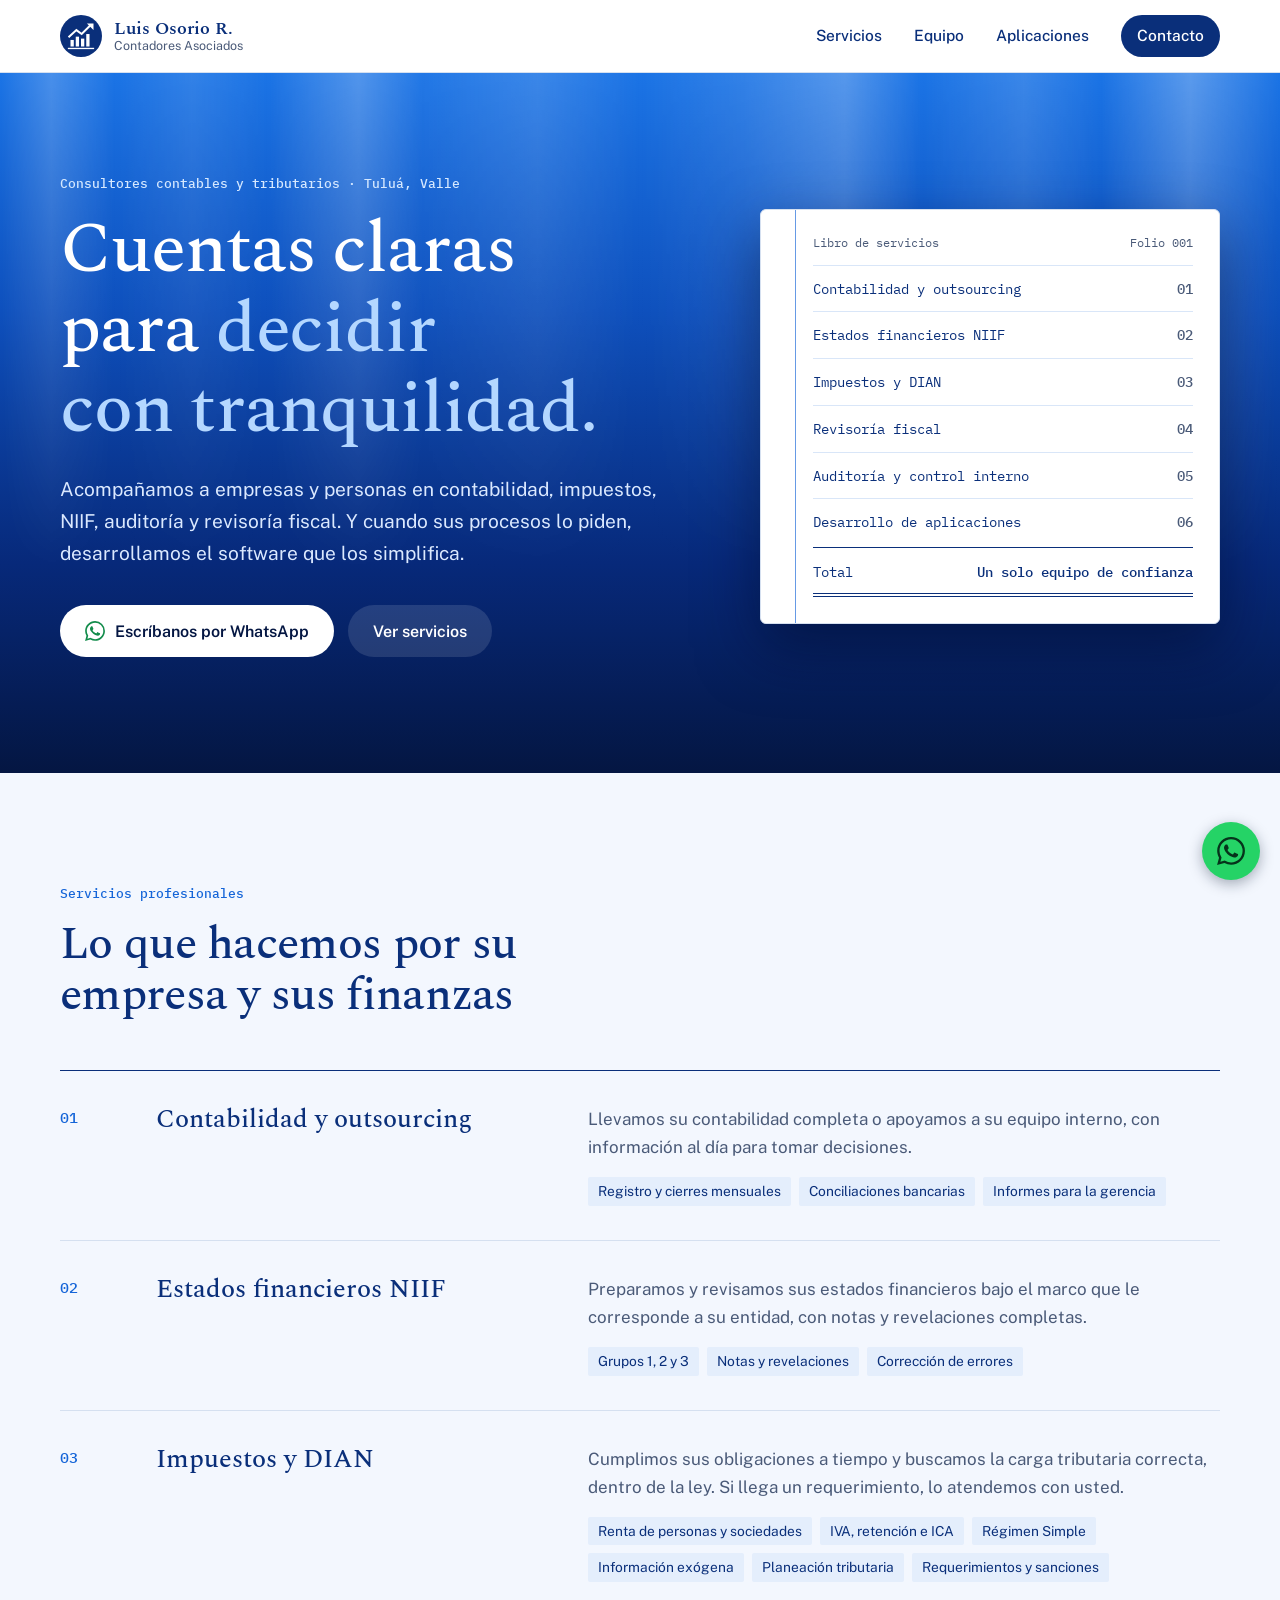
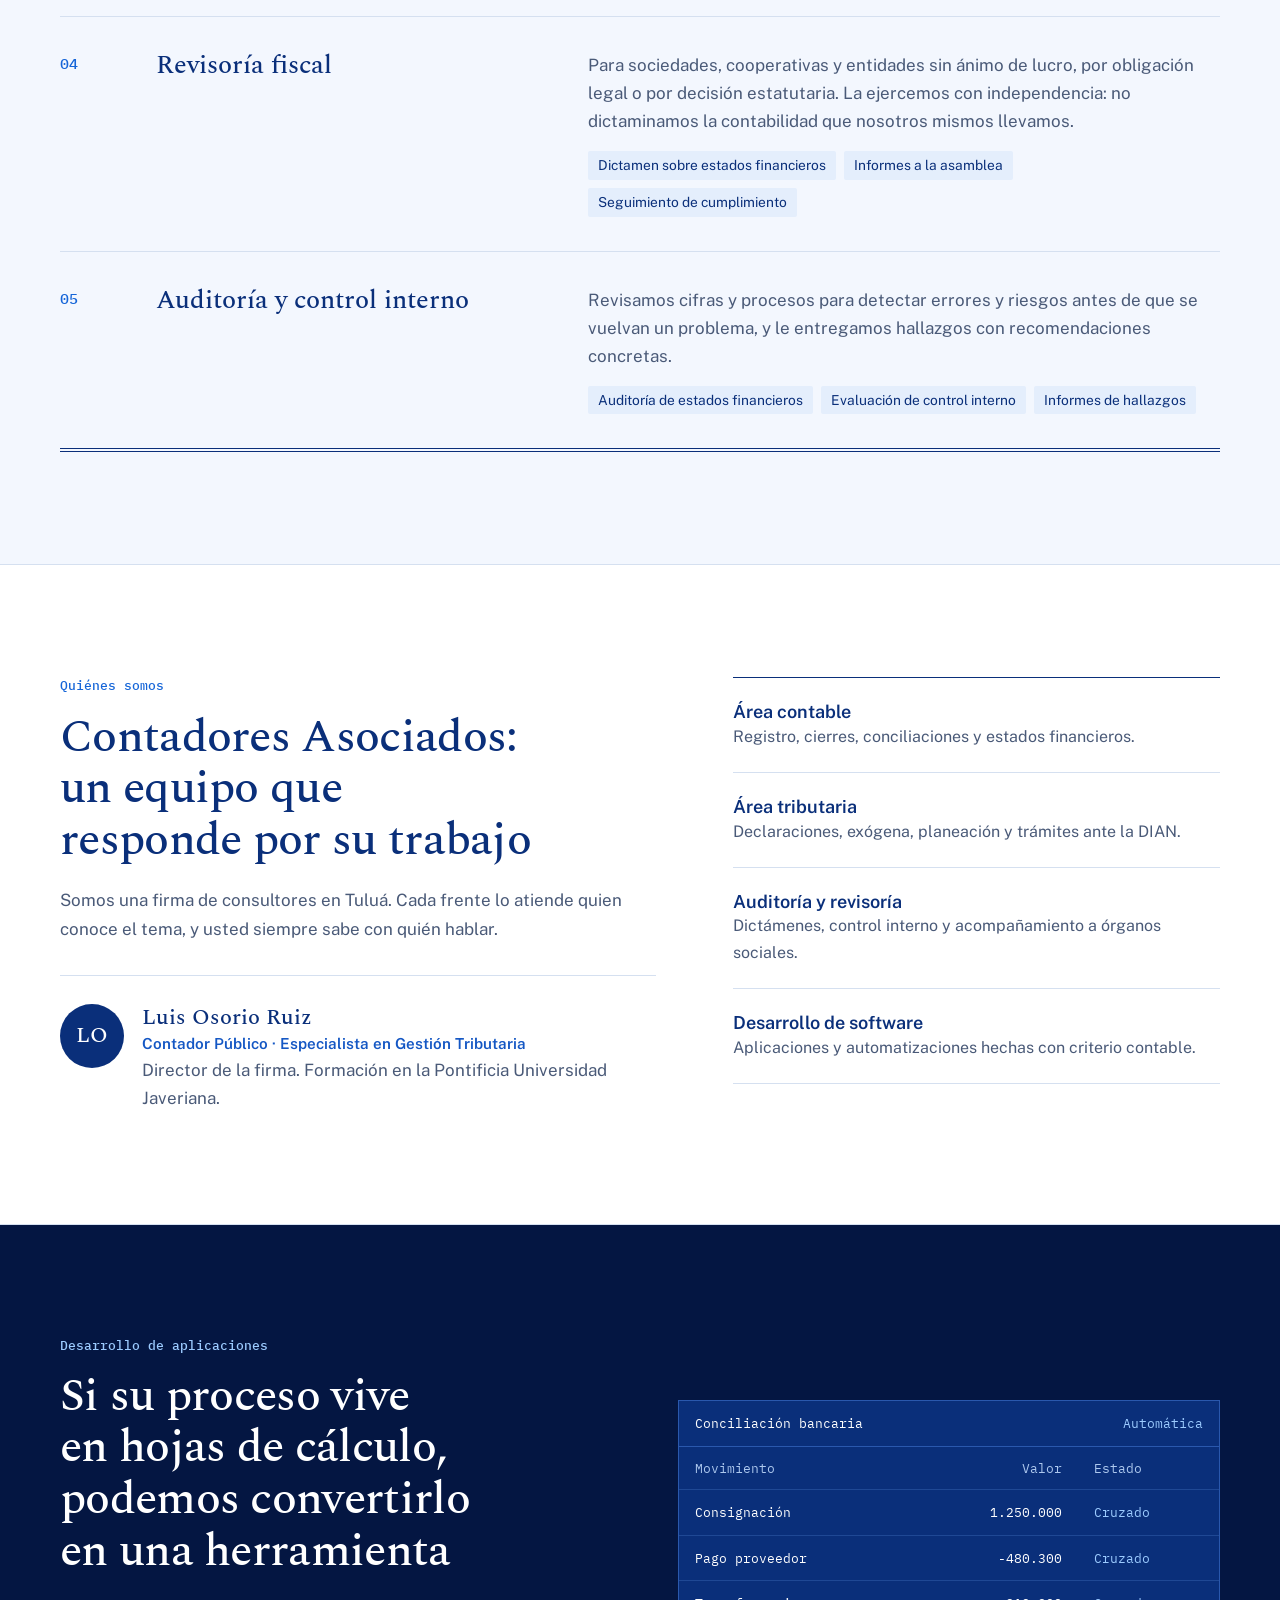
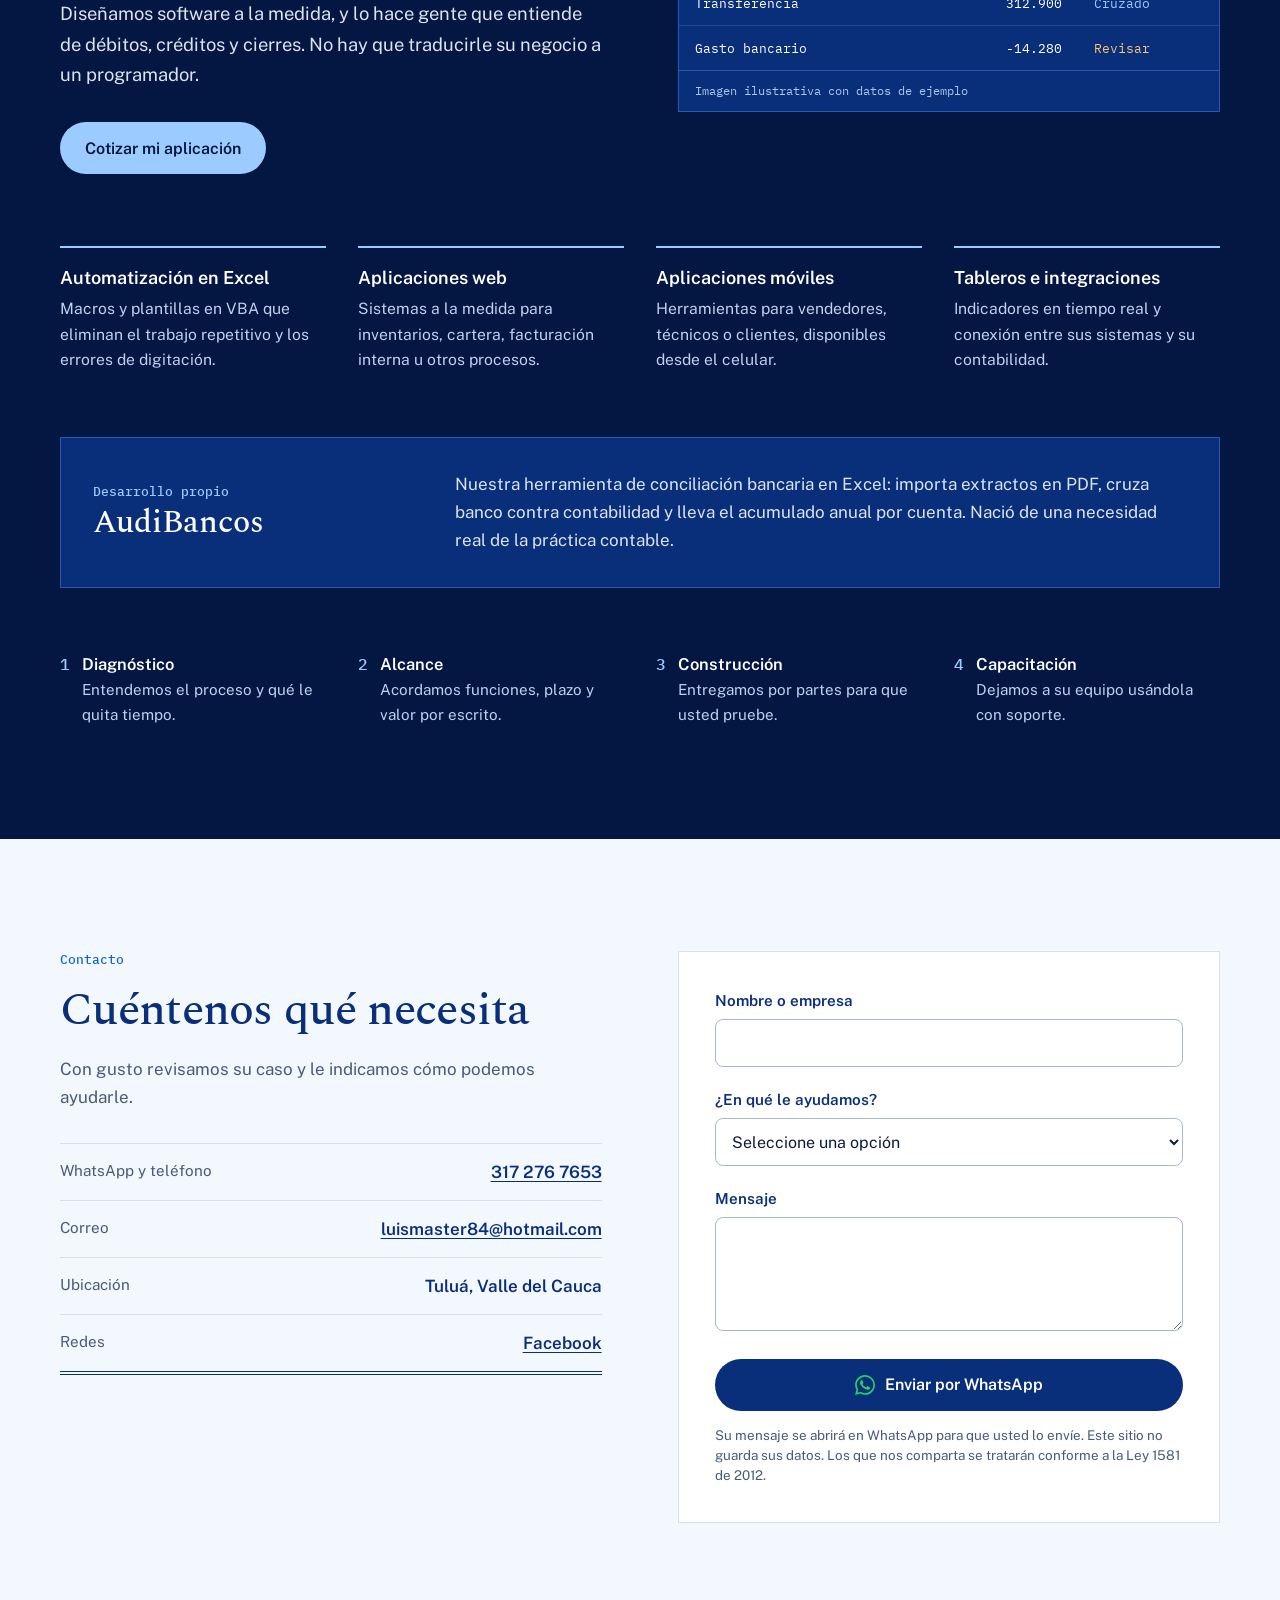
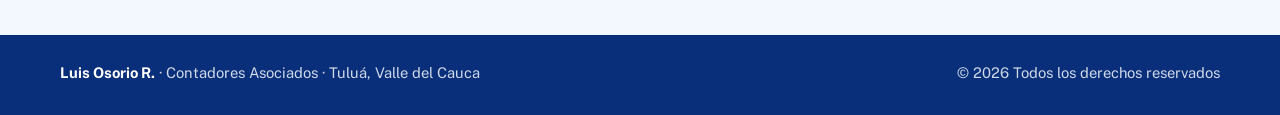
==== index.html @ 3904b181 "Cambia el sitio a la paleta azul con destellos en la portada Co-Authored-By: Claude Opus 5.5 <norepl" ====
<!doctype html>
<html lang="es-CO">
<head>
  <meta charset="utf-8">
  <meta name="viewport" content="width=device-width, initial-scale=1">
  <title>Luis Osorio R. | Contador Público en Tuluá, Valle del Cauca</title>
  <meta name="description" content="Consultoría contable, tributaria, NIIF, auditoría y revisoría fiscal en Tuluá, Valle del Cauca. También desarrollamos aplicaciones a la medida para su empresa.">
  <meta property="og:type" content="website">
  <meta property="og:locale" content="es_CO">
  <meta property="og:title" content="Luis Osorio R. | Contadores Asociados">
  <meta property="og:description" content="Consultores contables y tributarios en Tuluá. Desarrollo de aplicaciones a la medida.">
  <link rel="icon" href="assets/logo.svg" type="image/svg+xml">
  <link rel="preconnect" href="https://fonts.googleapis.com">
  <link rel="preconnect" href="https://fonts.gstatic.com" crossorigin>
  <link rel="stylesheet" href="https://fonts.googleapis.com/css2?family=IBM+Plex+Mono:wght@400;500&family=Public+Sans:wght@400;500;600;700&family=Spectral:wght@500;600&display=swap">
  <link rel="stylesheet" href="css/estilos.css">
  <script>document.documentElement.classList.add('js')</script>
  <script type="application/ld+json">
  {
    "@context": "https://schema.org",
    "@type": "AccountingService",
    "name": "Luis Osorio R. - Contadores Asociados",
    "description": "Consultoría en temas contables, auditoría, NIIF, revisoría fiscal y tributaria. Desarrollo de aplicaciones a la medida.",
    "telephone": "+57 317 276 7653",
    "email": "luismaster84@hotmail.com",
    "address": {
      "@type": "PostalAddress",
      "addressLocality": "Tuluá",
      "addressRegion": "Valle del Cauca",
      "addressCountry": "CO"
    },
    "areaServed": "Tuluá, Valle del Cauca",
    "sameAs": ["https://www.facebook.com/profile.php?id=100087608591073"]
  }
  </script>
</head>
<body>
  <svg width="0" height="0" style="position:absolute" aria-hidden="true">
    <symbol id="i-whatsapp" viewBox="0 0 24 24"><path fill="currentColor" d="M17.472 14.382c-.297-.149-1.758-.867-2.03-.967-.273-.099-.471-.148-.67.15-.197.297-.767.966-.94 1.164-.173.199-.347.223-.644.075-.297-.15-1.255-.463-2.39-1.475-.883-.788-1.48-1.761-1.653-2.059-.173-.297-.018-.458.13-.606.134-.133.298-.347.446-.52.149-.174.198-.298.298-.497.099-.198.05-.371-.025-.52-.075-.149-.669-1.612-.916-2.207-.242-.579-.487-.5-.669-.51-.173-.008-.371-.01-.57-.01-.198 0-.52.074-.792.372-.272.297-1.04 1.016-1.04 2.479 0 1.462 1.065 2.875 1.213 3.074.149.198 2.096 3.2 5.077 4.487.709.306 1.262.489 1.694.625.712.227 1.36.195 1.871.118.571-.085 1.758-.719 2.006-1.413.248-.694.248-1.289.173-1.413-.074-.124-.272-.198-.57-.347m-5.421 7.403h-.004a9.87 9.87 0 01-5.031-1.378l-.361-.214-3.741.982.998-3.648-.235-.374a9.86 9.86 0 01-1.51-5.26c.001-5.45 4.436-9.884 9.888-9.884 2.64 0 5.122 1.03 6.988 2.898a9.825 9.825 0 012.893 6.994c-.003 5.45-4.437 9.884-9.885 9.884m8.413-18.297A11.815 11.815 0 0012.05 0C5.495 0 .16 5.335.157 11.892c0 2.096.547 4.142 1.588 5.945L.057 24l6.305-1.654a11.882 11.882 0 005.683 1.448h.005c6.554 0 11.89-5.335 11.893-11.893a11.821 11.821 0 00-3.48-8.413z"/></symbol>
  </svg>

  <a class="saltar" href="#principal">Saltar al contenido</a>

  <header class="cabecera">
    <div class="contenedor cabecera__fila">
      <a class="marca" href="#inicio" aria-label="Luis Osorio R., inicio">
        <img src="assets/logo.svg" alt="" width="42" height="42">
        <span class="marca__texto"><strong>Luis Osorio R.</strong><small>Contadores Asociados</small></span>
      </a>
      <button class="menu-boton" type="button" aria-expanded="false" aria-controls="menu">
        <span class="menu-boton__barras" aria-hidden="true"></span>
        <span class="sr">Abrir menú</span>
      </button>
      <nav id="menu" class="menu" aria-label="Principal">
        <a href="#servicios">Servicios</a>
        <a href="#equipo">Equipo</a>
        <a href="#aplicaciones">Aplicaciones</a>
        <a class="menu__contacto" href="#contacto">Contacto</a>
      </nav>
    </div>
  </header>

  <main id="principal">

    <section id="inicio" class="portada">
      <div class="contenedor portada__fila">
        <div class="portada__texto">
          <p class="antetitulo">Consultores contables y tributarios · Tuluá, Valle</p>
          <h1>Cuentas claras para <em>decidir con tranquilidad.</em></h1>
          <p class="entrada">Acompañamos a empresas y personas en contabilidad, impuestos, NIIF, auditoría y revisoría fiscal. Y cuando sus procesos lo piden, desarrollamos el software que los simplifica.</p>
          <div class="acciones">
            <a class="boton boton--whatsapp" href="https://wa.me/573172767653?text=Hola%2C%20quisiera%20informaci%C3%B3n%20sobre%20sus%20servicios." target="_blank" rel="noopener">
              <svg width="20" height="20" aria-hidden="true"><use href="#i-whatsapp"/></svg>
              Escríbanos por WhatsApp
            </a>
            <a class="boton boton--linea" href="#servicios">Ver servicios</a>
          </div>
        </div>

        <aside class="libro" aria-label="Resumen de servicios">
          <div class="libro__encabezado">
            <span>Libro de servicios</span>
            <span>Folio 001</span>
          </div>
          <ol class="libro__lineas">
            <li><span>Contabilidad y outsourcing</span><i></i><b>01</b></li>
            <li><span>Estados financieros NIIF</span><i></i><b>02</b></li>
            <li><span>Impuestos y DIAN</span><i></i><b>03</b></li>
            <li><span>Revisoría fiscal</span><i></i><b>04</b></li>
            <li><span>Auditoría y control interno</span><i></i><b>05</b></li>
            <li><span>Desarrollo de aplicaciones</span><i></i><b>06</b></li>
          </ol>
          <p class="libro__total"><span>Total</span><strong>Un solo equipo de confianza</strong></p>
        </aside>
      </div>
    </section>

    <section id="servicios" class="seccion">
      <div class="contenedor">
        <header class="titulo-seccion">
          <p class="antetitulo">Servicios profesionales</p>
          <h2>Lo que hacemos por su empresa y sus finanzas</h2>
        </header>

        <div class="partidas">
          <article class="partida revelar">
            <span class="partida__codigo">01</span>
            <h3>Contabilidad y outsourcing</h3>
            <div>
              <p>Llevamos su contabilidad completa o apoyamos a su equipo interno, con información al día para tomar decisiones.</p>
              <ul class="etiquetas">
                <li>Registro y cierres mensuales</li>
                <li>Conciliaciones bancarias</li>
                <li>Informes para la gerencia</li>
              </ul>
            </div>
          </article>

          <article class="partida revelar">
            <span class="partida__codigo">02</span>
            <h3>Estados financieros NIIF</h3>
            <div>
              <p>Preparamos y revisamos sus estados financieros bajo el marco que le corresponde a su entidad, con notas y revelaciones completas.</p>
              <ul class="etiquetas">
                <li>Grupos 1, 2 y 3</li>
                <li>Notas y revelaciones</li>
                <li>Corrección de errores</li>
              </ul>
            </div>
          </article>

          <article class="partida revelar">
            <span class="partida__codigo">03</span>
            <h3>Impuestos y DIAN</h3>
            <div>
              <p>Cumplimos sus obligaciones a tiempo y buscamos la carga tributaria correcta, dentro de la ley. Si llega un requerimiento, lo atendemos con usted.</p>
              <ul class="etiquetas">
                <li>Renta de personas y sociedades</li>
                <li>IVA, retención e ICA</li>
                <li>Régimen Simple</li>
                <li>Información exógena</li>
                <li>Planeación tributaria</li>
                <li>Requerimientos y sanciones</li>
              </ul>
            </div>
          </article>

          <article class="partida revelar">
            <span class="partida__codigo">04</span>
            <h3>Revisoría fiscal</h3>
            <div>
              <p>Para sociedades, cooperativas y entidades sin ánimo de lucro, por obligación legal o por decisión estatutaria. La ejercemos con independencia: no dictaminamos la contabilidad que nosotros mismos llevamos.</p>
              <ul class="etiquetas">
                <li>Dictamen sobre estados financieros</li>
                <li>Informes a la asamblea</li>
                <li>Seguimiento de cumplimiento</li>
              </ul>
            </div>
          </article>

          <article class="partida revelar">
            <span class="partida__codigo">05</span>
            <h3>Auditoría y control interno</h3>
            <div>
              <p>Revisamos cifras y procesos para detectar errores y riesgos antes de que se vuelvan un problema, y le entregamos hallazgos con recomendaciones concretas.</p>
              <ul class="etiquetas">
                <li>Auditoría de estados financieros</li>
                <li>Evaluación de control interno</li>
                <li>Informes de hallazgos</li>
              </ul>
            </div>
          </article>
        </div>
      </div>
    </section>

    <section id="equipo" class="seccion seccion--blanca">
      <div class="contenedor equipo">
        <div class="equipo__intro">
          <p class="antetitulo">Quiénes somos</p>
          <h2>Contadores Asociados: un equipo que responde por su trabajo</h2>
          <p>Somos una firma de consultores en Tuluá. Cada frente lo atiende quien conoce el tema, y usted siempre sabe con quién hablar.</p>

          <article class="persona">
            <span class="persona__inicial" aria-hidden="true">LO</span>
            <div>
              <h3>Luis Osorio Ruiz</h3>
              <p class="persona__cargo">Contador Público · Especialista en Gestión Tributaria</p>
              <p>Director de la firma. Formación en la Pontificia Universidad Javeriana.</p>
            </div>
          </article>

          <!--
            PARA AGREGAR A UN INTEGRANTE DEL EQUIPO: copie este bloque, quite los
            comentarios y cambie los datos.

            <article class="persona">
              <span class="persona__inicial" aria-hidden="true">AB</span>
              <div>
                <h3>Nombre Apellido</h3>
                <p class="persona__cargo">Cargo o profesión</p>
                <p>Una línea sobre su experiencia.</p>
              </div>
            </article>
          -->
        </div>

        <ul class="areas">
          <li class="revelar">
            <h3>Área contable</h3>
            <p>Registro, cierres, conciliaciones y estados financieros.</p>
          </li>
          <li class="revelar">
            <h3>Área tributaria</h3>
            <p>Declaraciones, exógena, planeación y trámites ante la DIAN.</p>
          </li>
          <li class="revelar">
            <h3>Auditoría y revisoría</h3>
            <p>Dictámenes, control interno y acompañamiento a órganos sociales.</p>
          </li>
          <li class="revelar">
            <h3>Desarrollo de software</h3>
            <p>Aplicaciones y automatizaciones hechas con criterio contable.</p>
          </li>
        </ul>
      </div>
    </section>

    <section id="aplicaciones" class="apps">
      <div class="contenedor">
        <div class="apps__fila">
          <div>
            <p class="antetitulo antetitulo--claro">Desarrollo de aplicaciones</p>
            <h2>Si su proceso vive en hojas de cálculo, podemos convertirlo en una herramienta</h2>
            <p class="apps__entrada">Diseñamos software a la medida, y lo hace gente que entiende de débitos, créditos y cierres. No hay que traducirle su negocio a un programador.</p>
            <a class="boton boton--menta" href="#contacto" data-servicio="Desarrollo de aplicaciones">Cotizar mi aplicación</a>
          </div>

          <figure class="demo" aria-label="Ilustración de una conciliación bancaria automática">
            <div class="demo__barra">
              <span>Conciliación bancaria</span>
              <span class="demo__estado">Automática</span>
            </div>
            <table>
              <thead>
                <tr><th scope="col">Movimiento</th><th scope="col" class="num">Valor</th><th scope="col">Estado</th></tr>
              </thead>
              <tbody>
                <tr><td>Consignación</td><td class="num">1.250.000</td><td><span class="sello">Cruzado</span></td></tr>
                <tr><td>Pago proveedor</td><td class="num">-480.300</td><td><span class="sello">Cruzado</span></td></tr>
                <tr><td>Transferencia</td><td class="num">312.900</td><td><span class="sello">Cruzado</span></td></tr>
                <tr><td>Gasto bancario</td><td class="num">-14.280</td><td><span class="sello sello--revisar">Revisar</span></td></tr>
              </tbody>
            </table>
            <figcaption>Imagen ilustrativa con datos de ejemplo</figcaption>
          </figure>
        </div>

        <ul class="ofertas">
          <li class="revelar">
            <h3>Automatización en Excel</h3>
            <p>Macros y plantillas en VBA que eliminan el trabajo repetitivo y los errores de digitación.</p>
          </li>
          <li class="revelar">
            <h3>Aplicaciones web</h3>
            <p>Sistemas a la medida para inventarios, cartera, facturación interna u otros procesos.</p>
          </li>
          <li class="revelar">
            <h3>Aplicaciones móviles</h3>
            <p>Herramientas para vendedores, técnicos o clientes, disponibles desde el celular.</p>
          </li>
          <li class="revelar">
            <h3>Tableros e integraciones</h3>
            <p>Indicadores en tiempo real y conexión entre sus sistemas y su contabilidad.</p>
          </li>
        </ul>

        <article class="producto revelar">
          <div>
            <p class="antetitulo antetitulo--claro">Desarrollo propio</p>
            <h3>AudiBancos</h3>
          </div>
          <p>Nuestra herramienta de conciliación bancaria en Excel: importa extractos en PDF, cruza banco contra contabilidad y lleva el acumulado anual por cuenta. Nació de una necesidad real de la práctica contable.</p>
        </article>

        <ol class="pasos">
          <li><b>1</b><div><h3>Diagnóstico</h3><p>Entendemos el proceso y qué le quita tiempo.</p></div></li>
          <li><b>2</b><div><h3>Alcance</h3><p>Acordamos funciones, plazo y valor por escrito.</p></div></li>
          <li><b>3</b><div><h3>Construcción</h3><p>Entregamos por partes para que usted pruebe.</p></div></li>
          <li><b>4</b><div><h3>Capacitación</h3><p>Dejamos a su equipo usándola con soporte.</p></div></li>
        </ol>
      </div>
    </section>

    <section id="contacto" class="seccion">
      <div class="contenedor contacto">
        <div>
          <p class="antetitulo">Contacto</p>
          <h2>Cuéntenos qué necesita</h2>
          <p>Con gusto revisamos su caso y le indicamos cómo podemos ayudarle.</p>
          <dl class="datos">
            <div><dt>WhatsApp y teléfono</dt><dd><a href="tel:+573172767653">317 276 7653</a></dd></div>
            <div><dt>Correo</dt><dd><a href="mailto:luismaster84@hotmail.com">luismaster84@hotmail.com</a></dd></div>
            <div><dt>Ubicación</dt><dd>Tuluá, Valle del Cauca</dd></div>
            <div><dt>Redes</dt><dd><a href="https://www.facebook.com/profile.php?id=100087608591073" target="_blank" rel="noopener">Facebook</a></dd></div>
          </dl>
        </div>

        <form id="formulario" class="formulario">
          <div class="campo">
            <label for="nombre">Nombre o empresa</label>
            <input id="nombre" name="nombre" type="text" autocomplete="name" required>
          </div>
          <div class="campo">
            <label for="servicio">¿En qué le ayudamos?</label>
            <select id="servicio" name="servicio" required>
              <option value="">Seleccione una opción</option>
              <option>Contabilidad y outsourcing</option>
              <option>Estados financieros NIIF</option>
              <option>Impuestos y DIAN</option>
              <option>Revisoría fiscal</option>
              <option>Auditoría y control interno</option>
              <option>Desarrollo de aplicaciones</option>
              <option>Otro tema</option>
            </select>
          </div>
          <div class="campo">
            <label for="mensaje">Mensaje</label>
            <textarea id="mensaje" name="mensaje" rows="4" required></textarea>
          </div>
          <button class="boton boton--whatsapp" type="submit">
            <svg width="20" height="20" aria-hidden="true"><use href="#i-whatsapp"/></svg>
            Enviar por WhatsApp
          </button>
          <p class="formulario__nota">Su mensaje se abrirá en WhatsApp para que usted lo envíe. Este sitio no guarda sus datos. Los que nos comparta se tratarán conforme a la Ley 1581 de 2012.</p>
        </form>
      </div>
    </section>
  </main>

  <footer class="pie">
    <div class="contenedor pie__fila">
      <p><strong>Luis Osorio R.</strong> · Contadores Asociados · Tuluá, Valle del Cauca</p>
      <p>© <span id="anio">2026</span> Todos los derechos reservados</p>
    </div>
  </footer>

  <a class="flotante" href="https://wa.me/573172767653?text=Hola%2C%20quisiera%20informaci%C3%B3n%20sobre%20sus%20servicios." target="_blank" rel="noopener" aria-label="Escribir por WhatsApp">
    <svg width="28" height="28" aria-hidden="true"><use href="#i-whatsapp"/></svg>
  </a>

  <script src="js/main.js"></script>
</body>
</html>
---- css/estilos.css ----
:root {
  color-scheme: light;
  --marino: #0a2f7a;
  --marino-hondo: #041642;
  --marino-suave: #1457c4;
  --papel: #f3f7fe;
  --blanco: #ffffff;
  --tinta: #0e1b3a;
  --tinta-suave: #4a5a78;
  --regla: #d5e0f0;
  --regla-azul: #d9e6f8;
  --acento: #1565d8;
  --celeste: #9ccbff;
  --whatsapp: #25d366;

  --serif: "Spectral", Georgia, "Times New Roman", serif;
  --sans: "Public Sans", "Segoe UI", system-ui, sans-serif;
  --mono: "IBM Plex Mono", Consolas, monospace;
}

*, *::before, *::after { box-sizing: border-box; }
html { scroll-behavior: smooth; scroll-padding-top: 88px; }
body {
  margin: 0;
  background: var(--papel);
  color: var(--tinta);
  font: 400 1.0625rem/1.65 var(--sans);
  -webkit-font-smoothing: antialiased;
}
img, svg { display: block; }
a { color: inherit; }
h1, h2, h3, p, ul, ol, dl, dd, figure { margin: 0; padding: 0; }
ul, ol { list-style: none; }
h1, h2 { font-family: var(--serif); font-weight: 500; letter-spacing: -.015em; line-height: 1.12; text-wrap: balance; }
h1 { font-size: clamp(2.6rem, 5.6vw, 4.5rem); color: var(--marino); }
h2 { font-size: clamp(2rem, 3.6vw, 3rem); color: var(--marino); }
h3 { font-size: 1.125rem; font-weight: 600; line-height: 1.3; }
:focus-visible { outline: 3px solid var(--acento); outline-offset: 3px; }

.contenedor { width: min(1160px, 100% - 40px); margin-inline: auto; }
.sr { position: absolute; width: 1px; height: 1px; overflow: hidden; clip-path: inset(50%); white-space: nowrap; }
.saltar { position: fixed; top: -60px; left: 16px; z-index: 100; background: var(--marino); color: #fff; padding: 10px 16px; }
.saltar:focus { top: 10px; }

.antetitulo {
  font: 500 .8125rem/1.4 var(--mono);
  color: var(--acento);
  margin-bottom: 16px;
}
.antetitulo--claro { color: var(--celeste); }

/* Botones */
.boton {
  display: inline-flex; align-items: center; justify-content: center; gap: 10px;
  min-height: 52px; padding: 12px 24px;
  border: 1.5px solid transparent; border-radius: 999px;
  font: 600 1rem/1.2 var(--sans); text-decoration: none; cursor: pointer;
  transition: background-color .2s, color .2s, transform .2s;
}
.boton:hover { transform: translateY(-2px); }
.boton--whatsapp { background: var(--marino); color: #fff; }
.boton--whatsapp svg { color: var(--whatsapp); }
.boton--whatsapp:hover { background: var(--marino-hondo); }
.boton--linea { border-color: var(--marino); color: var(--marino); }
.boton--linea:hover { background: var(--marino); color: #fff; }
.boton--menta { background: var(--celeste); color: var(--marino-hondo); }
.boton--menta:hover { background: #c2deff; }

/* Cabecera */
.cabecera {
  position: sticky; top: 0; z-index: 50;
  background: var(--blanco);
  border-bottom: 1px solid var(--regla);
}
.cabecera__fila { display: flex; align-items: center; justify-content: space-between; min-height: 72px; }
.marca { display: flex; align-items: center; gap: 12px; text-decoration: none; }
.marca__texto { display: flex; flex-direction: column; line-height: 1.2; }
.marca__texto strong { font: 600 1.125rem/1.2 var(--serif); color: var(--marino); }
.marca__texto small { font-size: .78rem; color: var(--tinta-suave); }
.menu { display: flex; align-items: center; gap: 32px; }
.menu a { font-size: .97rem; font-weight: 500; text-decoration: none; color: var(--marino); }
.menu a:not(.menu__contacto):hover { color: var(--acento); }
.menu__contacto { padding: 8px 16px; background: var(--marino); color: #fff !important; border-radius: 999px; }
.menu__contacto:hover { background: var(--marino-hondo); }
.menu-boton { display: none; width: 44px; height: 44px; background: none; border: 0; cursor: pointer; padding: 10px; }
.menu-boton__barras,
.menu-boton__barras::before,
.menu-boton__barras::after { display: block; width: 24px; height: 2px; background: var(--marino); transition: transform .2s, background-color .2s; }
.menu-boton__barras { position: relative; }
.menu-boton__barras::before, .menu-boton__barras::after { content: ""; position: absolute; left: 0; }
.menu-boton__barras::before { top: -7px; }
.menu-boton__barras::after { top: 7px; }
.menu-boton[aria-expanded="true"] .menu-boton__barras { background: transparent; }
.menu-boton[aria-expanded="true"] .menu-boton__barras::before { transform: translateY(7px) rotate(45deg); }
.menu-boton[aria-expanded="true"] .menu-boton__barras::after { transform: translateY(-7px) rotate(-45deg); }

/* Portada */
.portada {
  position: relative; overflow: hidden;
  padding: clamp(56px, 8vw, 112px) 0 clamp(64px, 9vw, 128px);
  background: linear-gradient(180deg, #1b74e6 0%, #0e50bd 34%, #07297a 70%, #041642 100%);
}
/* Destellos verticales de luz, que se apagan hacia abajo */
.portada::before {
  content: ""; position: absolute; inset: 0; pointer-events: none;
  background: linear-gradient(90deg,
    rgba(255,255,255,0) 0%, rgba(255,255,255,.2) 4%, rgba(255,255,255,0) 9%,
    rgba(255,255,255,.1) 15%, rgba(255,255,255,0) 21%, rgba(255,255,255,.24) 28%,
    rgba(255,255,255,.03) 33%, rgba(255,255,255,.14) 42%, rgba(255,255,255,0) 50%,
    rgba(255,255,255,.1) 58%, rgba(255,255,255,.26) 66%, rgba(255,255,255,0) 72%,
    rgba(255,255,255,.14) 80%, rgba(255,255,255,0) 86%, rgba(255,255,255,.28) 93%,
    rgba(255,255,255,0) 100%);
  -webkit-mask-image: linear-gradient(180deg, #000 0%, transparent 72%);
  mask-image: linear-gradient(180deg, #000 0%, transparent 72%);
}
.portada__fila { position: relative; display: grid; grid-template-columns: 1.15fr .85fr; gap: clamp(40px, 6vw, 88px); align-items: center; }
.portada h1 { color: #fff; }
.portada h1 em { font-style: normal; color: #b4d7ff; }
.portada .antetitulo { color: #d5e8ff; }
.portada :focus-visible { outline-color: #fff; }
.entrada { margin-top: 24px; max-width: 34em; font-size: 1.2rem; color: #dbe9ff; }
.acciones { display: flex; flex-wrap: wrap; gap: 14px; margin-top: 36px; }
.portada .boton--whatsapp { background: #fff; color: var(--marino-hondo); }
.portada .boton--whatsapp svg { color: #128c4b; }
.portada .boton--whatsapp:hover { background: #e4eefc; }
.portada .boton--linea { background: rgba(255,255,255,.12); border-color: transparent; color: #fff; }
.portada .boton--linea:hover { background: rgba(255,255,255,.24); color: #fff; }

/* La hoja de libro contable: margen, renglones azules, doble raya final */
.libro {
  position: relative;
  background: var(--blanco);
  border: 1px solid var(--regla);
  border-radius: 6px;
  box-shadow: 0 24px 60px rgba(2, 10, 40, .5);
  padding: 22px 26px 26px 52px;
  font-family: var(--mono);
}
.libro::before {
  content: ""; position: absolute; top: 0; bottom: 0; left: 34px;
  border-left: 1px solid var(--acento); opacity: .65;
}
.libro__encabezado { display: flex; justify-content: space-between; font-size: .78rem; color: var(--tinta-suave); padding-bottom: 12px; }
.libro__lineas li {
  display: flex; align-items: baseline; gap: 8px;
  padding: 11px 0; border-top: 1px solid var(--regla-azul);
  font-size: .9rem; color: var(--marino);
}
.libro__lineas i { flex: 1; }
.libro__lineas b { font-weight: 500; color: var(--tinta-suave); }
.libro__total {
  display: flex; justify-content: space-between; align-items: baseline; gap: 16px;
  padding: 12px 0 9px; margin-top: 2px;
  border-top: 1.5px solid var(--marino);
  border-bottom: 4px double var(--marino);
  font-size: .9rem; color: var(--marino);
}
.libro__total strong { font-weight: 500; text-align: right; }

/* Secciones */
.seccion { padding: clamp(64px, 9vw, 112px) 0; }
.seccion--blanca { background: var(--blanco); border-block: 1px solid var(--regla); }
.titulo-seccion { max-width: 720px; margin-bottom: 48px; }

/* Servicios como partidas de un libro */
.partidas { border-bottom: 4px double var(--marino); }
.partida {
  display: grid; grid-template-columns: 72px minmax(0, 1fr) minmax(0, 1.55fr); gap: 16px 24px;
  padding: 34px 0; border-top: 1px solid var(--regla);
}
.partida:first-child { border-top: 1.5px solid var(--marino); }
.partida__codigo { font: 500 .95rem/1.7 var(--mono); color: var(--acento); }
.partida h3 { font: 500 1.6rem/1.2 var(--serif); color: var(--marino); }
.partida p { color: var(--tinta-suave); }
.etiquetas { display: flex; flex-wrap: wrap; gap: 8px; margin-top: 16px; }
.etiquetas li { padding: 3px 10px; font-size: .86rem; color: var(--marino); background: #e4eefc; border-radius: 2px; }

/* Equipo */
.equipo { display: grid; grid-template-columns: 1.1fr .9fr; gap: clamp(40px, 6vw, 88px); align-items: start; }
.equipo__intro > p:not(.antetitulo) { margin-top: 20px; color: var(--tinta-suave); max-width: 36em; }
.persona { display: flex; gap: 18px; align-items: flex-start; margin-top: 32px; padding-top: 28px; border-top: 1px solid var(--regla); }
.persona__inicial {
  flex: none; display: grid; place-items: center; width: 64px; height: 64px;
  background: var(--marino); color: #fff; font: 500 1.35rem/1 var(--serif); border-radius: 50%;
}
.persona h3 { font: 500 1.35rem/1.25 var(--serif); color: var(--marino); }
.persona__cargo { font-size: .95rem; font-weight: 600; color: var(--marino-suave); }
.persona p:last-child { color: var(--tinta-suave); }
.areas li { padding: 22px 0; border-top: 1px solid var(--regla); }
.areas li:first-child { border-top: 1.5px solid var(--marino); }
.areas li:last-child { border-bottom: 1px solid var(--regla); }
.areas h3 { color: var(--marino); }
.areas p { color: var(--tinta-suave); font-size: 1rem; }

/* Aplicaciones */
.apps { padding: clamp(64px, 9vw, 112px) 0; background: var(--marino-hondo); color: #dbe3ef; }
.apps h2 { color: #fff; }
.apps h3 { color: #fff; }
.apps__fila { display: grid; grid-template-columns: 1fr 1fr; gap: clamp(40px, 6vw, 88px); align-items: center; }
.apps__entrada { margin: 22px 0 32px; font-size: 1.15rem; }

.demo { background: var(--marino); border: 1px solid #2a58ad; font-family: var(--mono); min-width: 0; }
.demo__barra { display: flex; justify-content: space-between; gap: 12px; padding: 12px 16px; border-bottom: 1px solid #2a58ad; font-size: .82rem; color: #fff; }
.demo__estado { color: var(--celeste); }
.demo table { width: 100%; border-collapse: collapse; font-size: .84rem; }
.demo th { padding: 10px 16px; text-align: left; font-weight: 400; color: #adc8ee; }
.demo td { padding: 11px 16px; border-top: 1px solid #1f4894; color: #fff; }
.demo .num { text-align: right; font-variant-numeric: tabular-nums; }
.sello { color: var(--celeste); }
.sello--revisar { color: #ffc27a; }
.demo figcaption { padding: 10px 16px; border-top: 1px solid #2a58ad; font-size: .74rem; color: #adc8ee; }
.js .demo tbody tr { animation: aparecer .5s ease both; animation-delay: calc(var(--i, 0) * .35s + .3s); }
.demo tbody tr:nth-child(2) { --i: 1; }
.demo tbody tr:nth-child(3) { --i: 2; }
.demo tbody tr:nth-child(4) { --i: 3; }
@keyframes aparecer { from { opacity: 0; transform: translateX(-8px); } to { opacity: 1; transform: none; } }

.ofertas { display: grid; grid-template-columns: repeat(4, minmax(0, 1fr)); gap: 32px; margin-top: 72px; }
.ofertas li { padding-top: 18px; border-top: 2px solid var(--celeste); }
.ofertas p { margin-top: 6px; font-size: .98rem; color: #bcd2f0; }

.producto {
  display: grid; grid-template-columns: .6fr 1.4fr; gap: 24px 48px; align-items: center;
  margin-top: 64px; padding: 32px; border: 1px solid #2a58ad; background: var(--marino);
}
.producto .antetitulo { margin-bottom: 4px; }
.producto h3 { font: 500 2rem/1.15 var(--serif); }

.pasos { display: grid; grid-template-columns: repeat(4, minmax(0, 1fr)); gap: 32px; margin-top: 64px; }
.pasos li { display: flex; gap: 12px; }
.pasos b { font: 500 1rem/1.6 var(--mono); color: var(--celeste); }
.pasos h3 { font-size: 1.03rem; line-height: 1.55; }
.pasos p { font-size: .95rem; color: #bcd2f0; }

/* Contacto */
.contacto { display: grid; grid-template-columns: 1fr 1fr; gap: clamp(40px, 6vw, 88px); align-items: start; }
.contacto > div > p:not(.antetitulo) { margin-top: 18px; color: var(--tinta-suave); }
.datos { margin-top: 32px; border-bottom: 4px double var(--marino); }
.datos div { display: flex; justify-content: space-between; flex-wrap: wrap; gap: 2px 20px; padding: 14px 0; border-top: 1px solid var(--regla); }
.datos dt { color: var(--tinta-suave); font-size: .95rem; }
.datos dd { font-weight: 600; color: var(--marino); overflow-wrap: anywhere; }
.datos a { text-underline-offset: 3px; }

.formulario { background: var(--blanco); border: 1px solid var(--regla); padding: clamp(22px, 3vw, 36px); }
.campo { margin-bottom: 20px; }
.campo label { display: block; margin-bottom: 6px; font-size: .95rem; font-weight: 600; color: var(--marino); }
.campo input, .campo select, .campo textarea {
  width: 100%; min-height: 48px; padding: 11px 12px;
  background: #fff; border: 1px solid #a8b8d2; border-radius: 8px;
  font: 400 1rem/1.4 var(--sans); color: var(--tinta);
}
.campo textarea { resize: vertical; }
.campo input:focus, .campo select:focus, .campo textarea:focus { outline: 2px solid var(--marino); outline-offset: 0; border-color: var(--marino); }
.formulario .boton { width: 100%; }
.formulario__nota { margin-top: 14px; font-size: .84rem; line-height: 1.5; color: var(--tinta-suave); }

/* Pie */
.pie { background: var(--marino); color: #cfd9e8; padding: 26px 0 30px; font-size: .92rem; }
.pie__fila { display: flex; justify-content: space-between; flex-wrap: wrap; gap: 6px 24px; }
.pie strong { color: #fff; }

/* WhatsApp flotante */
.flotante {
  position: fixed; right: 20px; bottom: 20px; z-index: 40;
  display: grid; place-items: center; width: 58px; height: 58px;
  background: var(--whatsapp); color: #06331b; border-radius: 50%;
  box-shadow: 0 4px 14px rgba(14, 28, 53, .35);
  transition: transform .2s;
}
.flotante:hover { transform: scale(1.07); }

/* Aparición al desplazarse */
.js .revelar { opacity: 0; transform: translateY(14px); transition: opacity .55s ease, transform .55s ease; }
.js .revelar.visible { opacity: 1; transform: none; }

@media (prefers-reduced-motion: reduce) {
  html { scroll-behavior: auto; }
  *, *::before, *::after { animation: none !important; transition: none !important; }
  .js .revelar { opacity: 1; transform: none; }
}

@media (max-width: 980px) {
  .portada__fila, .equipo, .apps__fila, .contacto { grid-template-columns: minmax(0, 1fr); }
  .libro { max-width: 520px; }
  .ofertas, .pasos { grid-template-columns: repeat(2, minmax(0, 1fr)); }
  .partida { grid-template-columns: 56px minmax(0, 1fr); }
  .partida > div { grid-column: 2; }
}

@media (max-width: 760px) {
  .menu-boton { display: block; }
  .menu {
    display: none; position: absolute; top: 100%; left: 0; right: 0;
    flex-direction: column; align-items: stretch; gap: 0;
    padding: 8px 20px 20px; background: var(--papel); border-bottom: 1px solid var(--regla);
  }
  .menu.abierto { display: flex; }
  .menu a { padding: 13px 0; border-top: 1px solid var(--regla); }
  .menu__contacto { margin-top: 10px; text-align: center; border-top: 0 !important; }
  .producto { grid-template-columns: minmax(0, 1fr); padding: 24px; }
}

@media (max-width: 560px) {
  .contenedor { width: calc(100% - 32px); }
  body { font-size: 1rem; }
  .entrada { font-size: 1.08rem; }
  .acciones .boton { width: 100%; }
  .libro { padding: 18px 16px 20px 40px; }
  .libro::before { left: 26px; }
  .libro__lineas li, .libro__total { font-size: .84rem; }
  .partida { grid-template-columns: minmax(0, 1fr); gap: 6px; padding: 26px 0; }
  .partida > div { grid-column: 1; }
  .partida h3 { font-size: 1.4rem; }
  .ofertas, .pasos { grid-template-columns: minmax(0, 1fr); gap: 24px; }
  .demo th, .demo td { padding-inline: 10px; }
  .demo table { font-size: .78rem; }
}
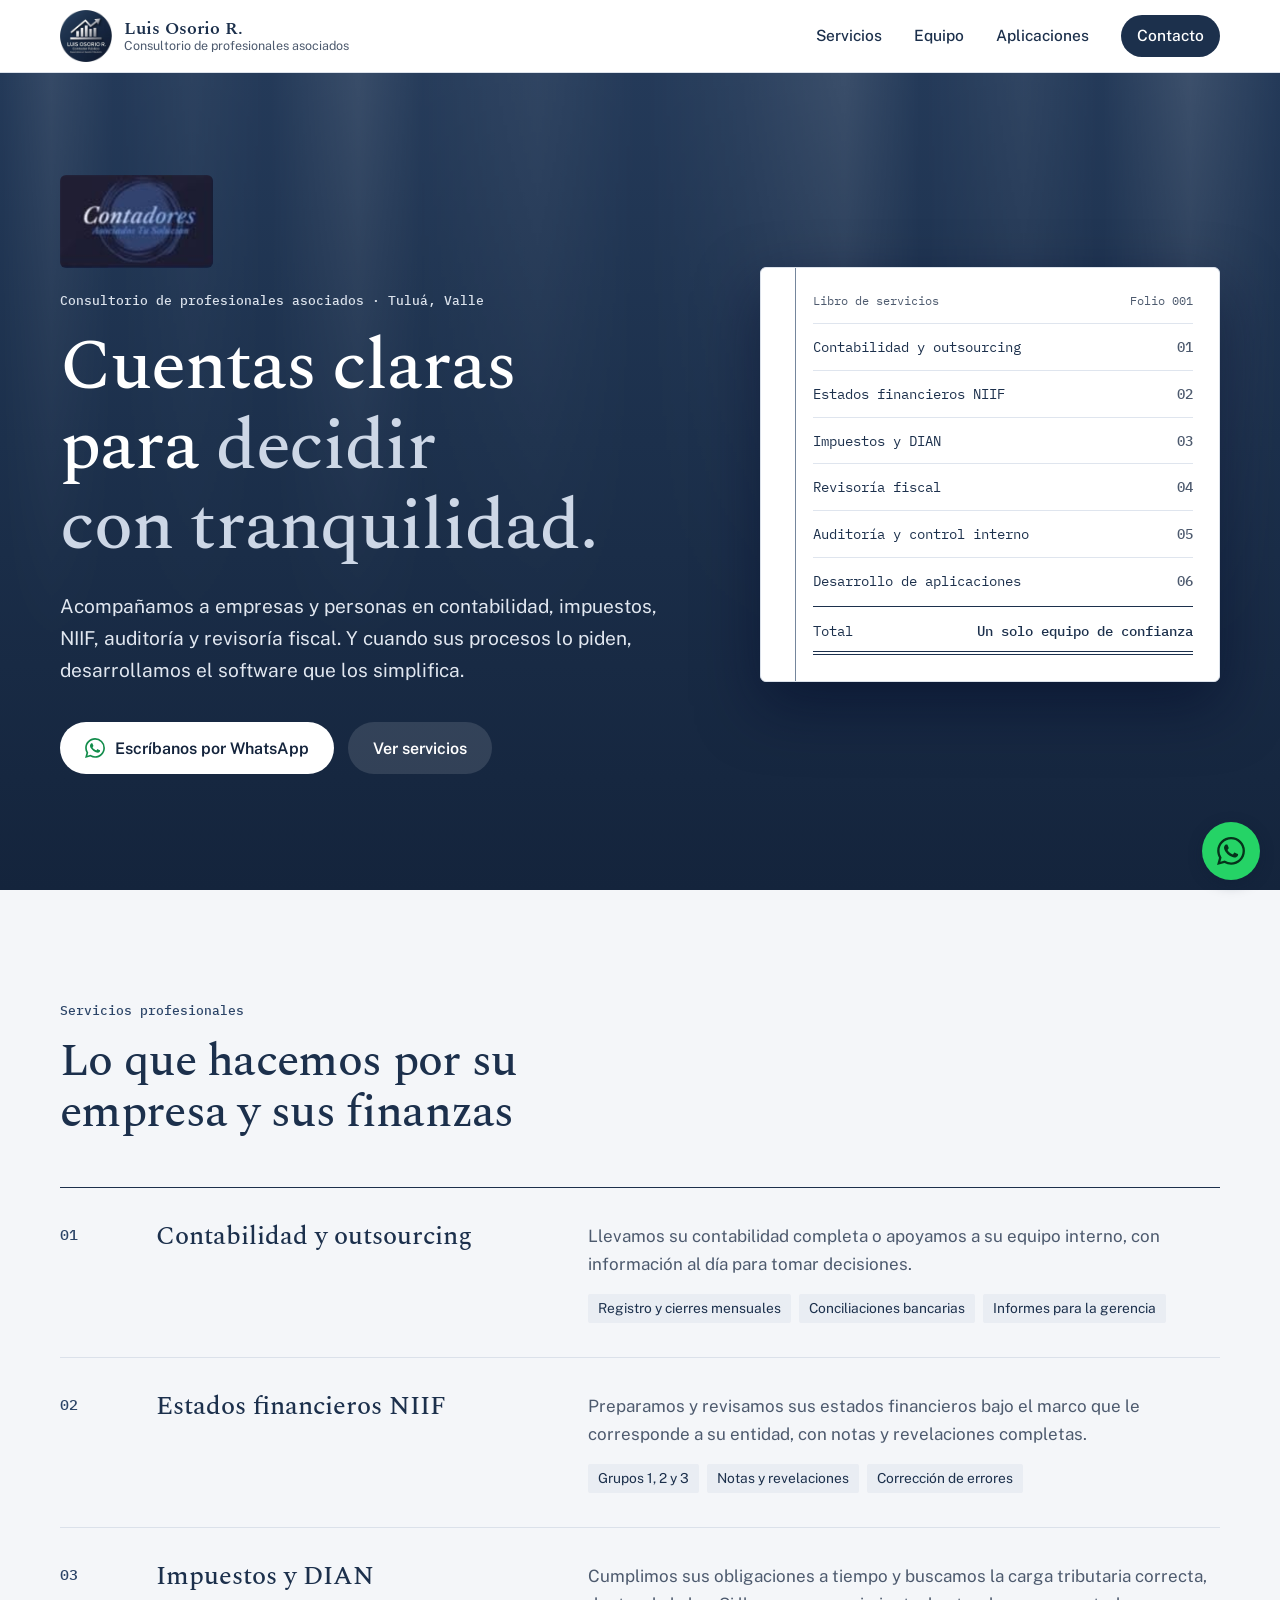
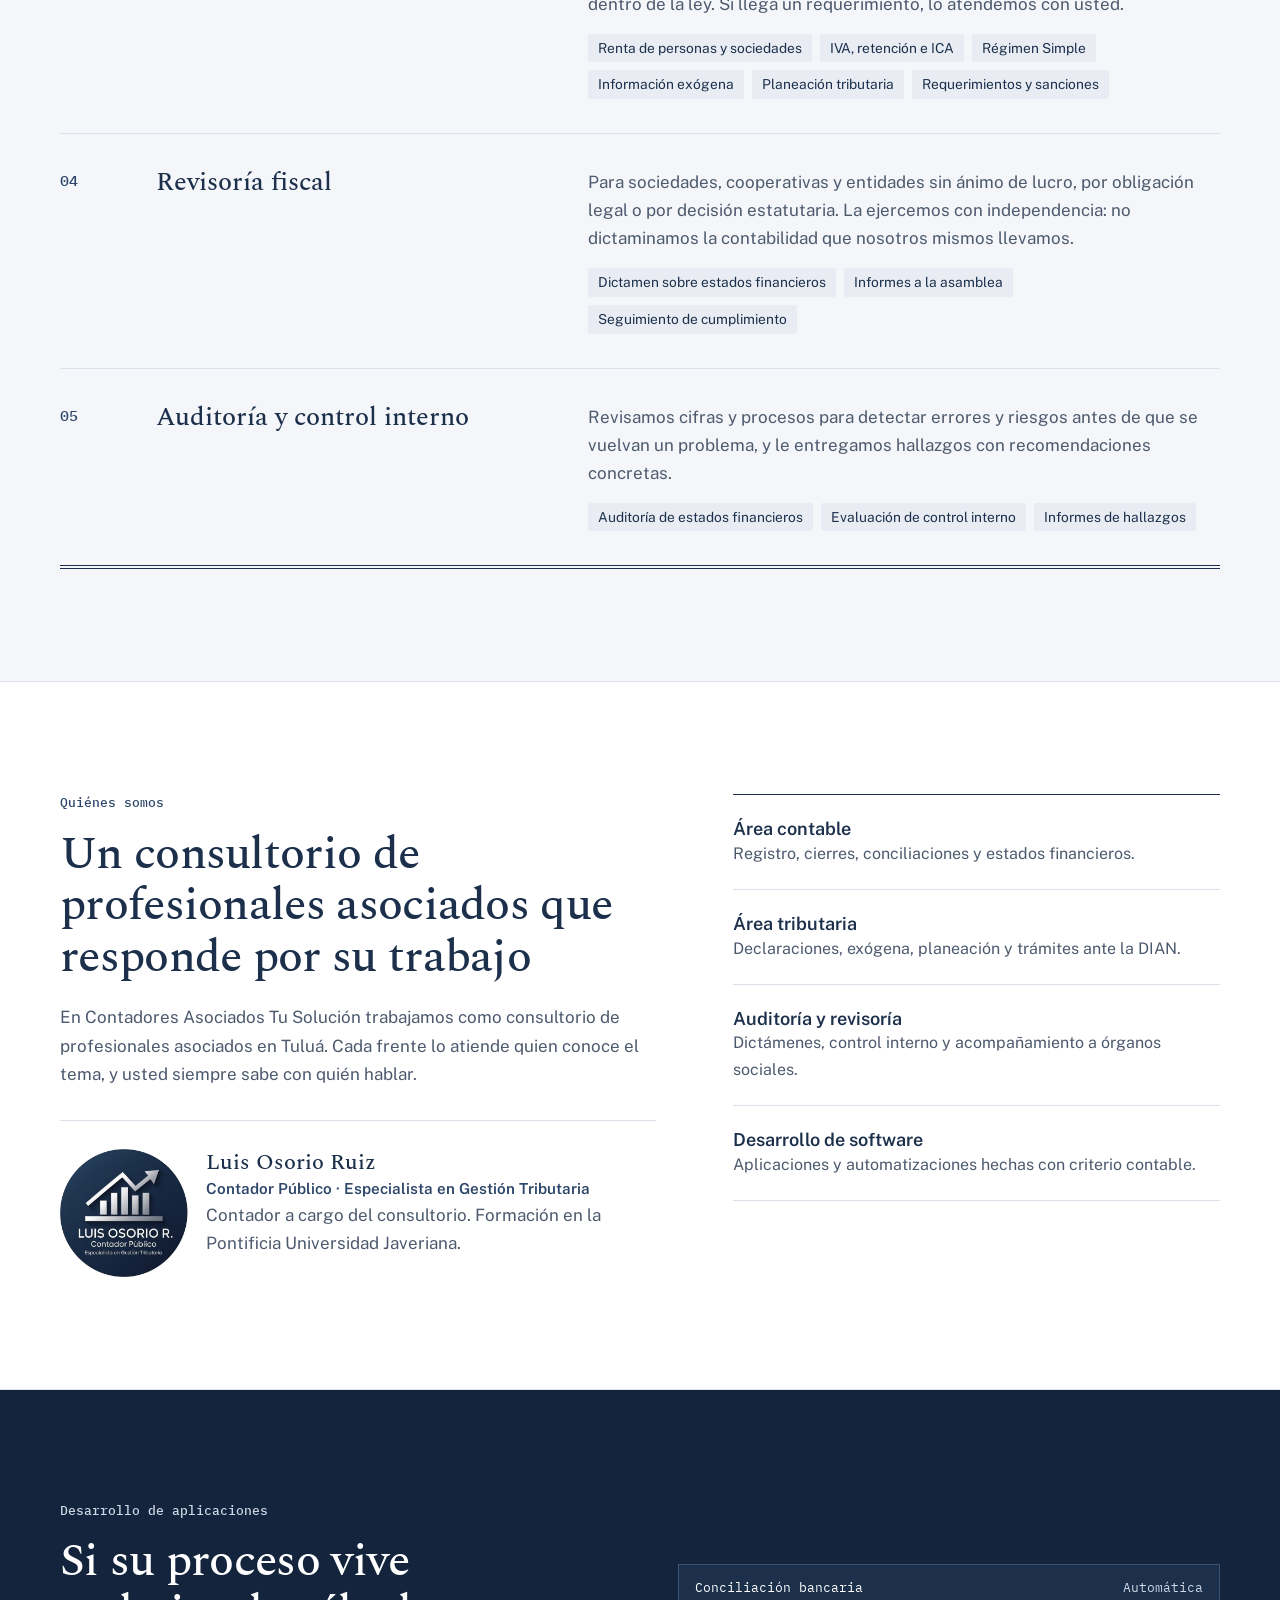
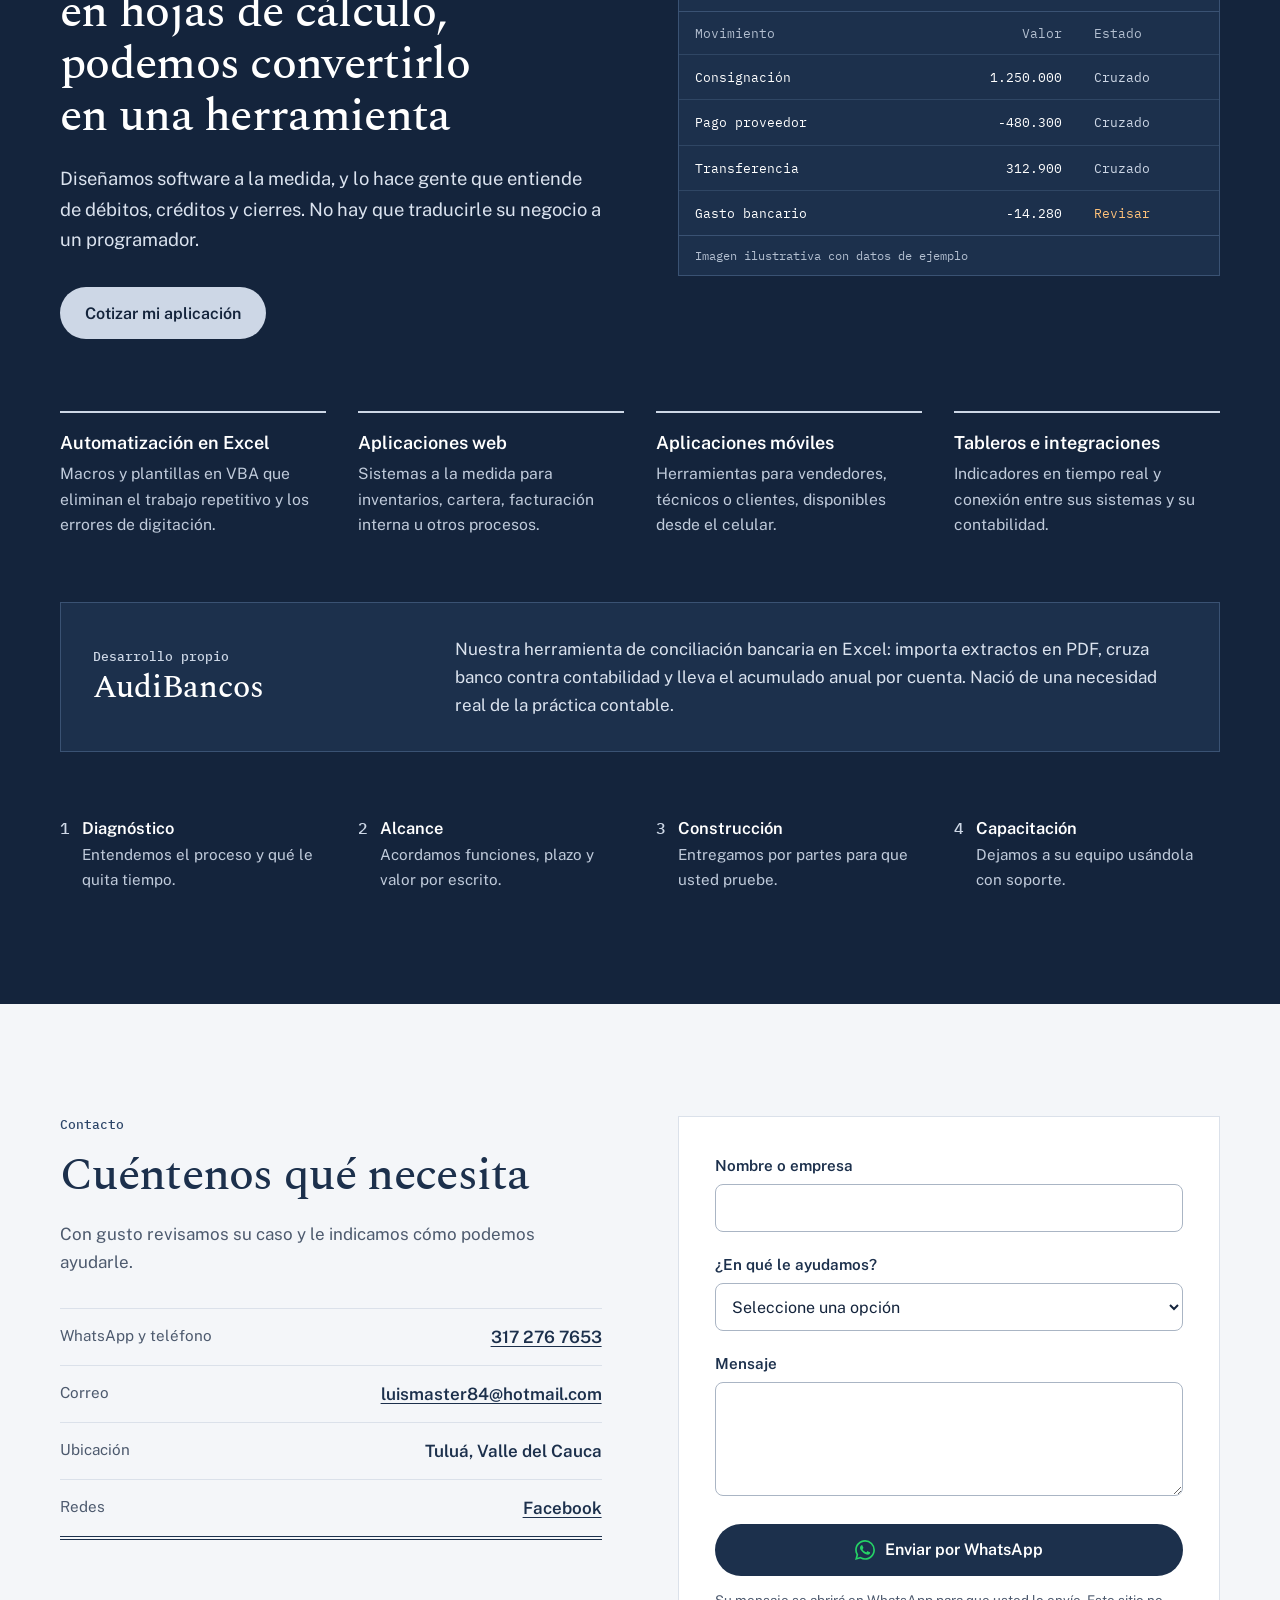
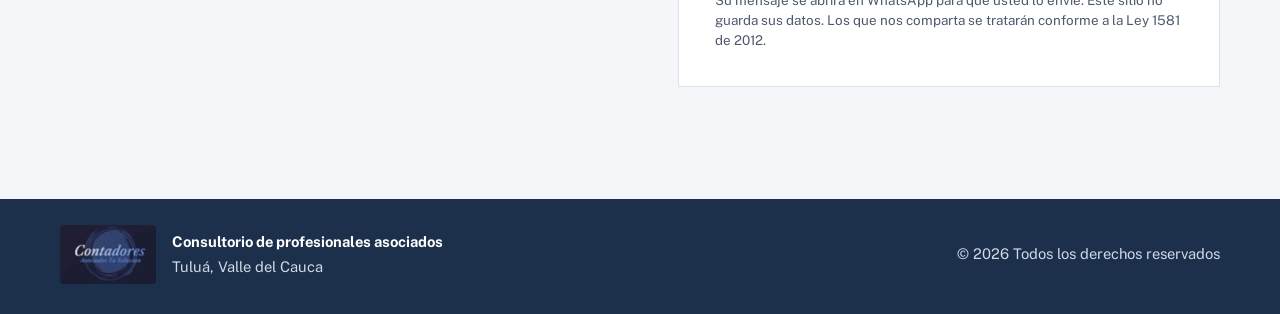
==== commit 3626ed2a: "Usa el azul y los logos reales; presenta el consultorio y prepara el sitio para Google Co-Authored-B" ====
--- a/index.html
+++ b/index.html
@@ -3,12 +3,15 @@
 <head>
   <meta charset="utf-8">
   <meta name="viewport" content="width=device-width, initial-scale=1">
-  <title>Luis Osorio R. | Contador Público en Tuluá, Valle del Cauca</title>
-  <meta name="description" content="Consultoría contable, tributaria, NIIF, auditoría y revisoría fiscal en Tuluá, Valle del Cauca. También desarrollamos aplicaciones a la medida para su empresa.">
+  <title>Contadores en Tuluá, Valle del Cauca | Contadores Asociados Tu Solución</title>
+  <meta name="description" content="Consultorio de profesionales asociados en Tuluá, Valle del Cauca: contabilidad, impuestos, NIIF, auditoría y revisoría fiscal. También desarrollamos aplicaciones a la medida.">
+  <link rel="canonical" href="https://contadoresyasociadostusolucion.github.io/">
   <meta property="og:type" content="website">
   <meta property="og:locale" content="es_CO">
-  <meta property="og:title" content="Luis Osorio R. | Contadores Asociados">
-  <meta property="og:description" content="Consultores contables y tributarios en Tuluá. Desarrollo de aplicaciones a la medida.">
+  <meta property="og:url" content="https://contadoresyasociadostusolucion.github.io/">
+  <meta property="og:title" content="Contadores Asociados Tu Solución | Contadores en Tuluá">
+  <meta property="og:description" content="Consultorio de profesionales asociados en Tuluá. Contabilidad, impuestos, auditoría y desarrollo de aplicaciones.">
+  <meta property="og:image" content="https://contadoresyasociadostusolucion.github.io/assets/logo-luis-osorio.png">
   <link rel="icon" href="assets/logo.svg" type="image/svg+xml">
   <link rel="preconnect" href="https://fonts.googleapis.com">
   <link rel="preconnect" href="https://fonts.gstatic.com" crossorigin>
@@ -19,8 +22,12 @@
   {
     "@context": "https://schema.org",
     "@type": "AccountingService",
-    "name": "Luis Osorio R. - Contadores Asociados",
-    "description": "Consultoría en temas contables, auditoría, NIIF, revisoría fiscal y tributaria. Desarrollo de aplicaciones a la medida.",
+    "name": "Contadores Asociados Tu Solución",
+    "alternateName": "Luis Osorio R. - Contador Público",
+    "url": "https://contadoresyasociadostusolucion.github.io/",
+    "logo": "https://contadoresyasociadostusolucion.github.io/assets/logo-luis-osorio.png",
+    "image": "https://contadoresyasociadostusolucion.github.io/assets/logo-luis-osorio.png",
+    "description": "Consultorio de profesionales asociados en contabilidad, auditoría, NIIF, revisoría fiscal y tributaria. Desarrollo de aplicaciones a la medida.",
     "telephone": "+57 317 276 7653",
     "email": "luismaster84@hotmail.com",
     "address": {
@@ -29,7 +36,7 @@
       "addressRegion": "Valle del Cauca",
       "addressCountry": "CO"
     },
-    "areaServed": "Tuluá, Valle del Cauca",
+    "areaServed": { "@type": "City", "name": "Tuluá, Valle del Cauca, Colombia" },
     "sameAs": ["https://www.facebook.com/profile.php?id=100087608591073"]
   }
   </script>
@@ -44,8 +51,8 @@
   <header class="cabecera">
     <div class="contenedor cabecera__fila">
       <a class="marca" href="#inicio" aria-label="Luis Osorio R., inicio">
-        <img src="assets/logo.svg" alt="" width="42" height="42">
-        <span class="marca__texto"><strong>Luis Osorio R.</strong><small>Contadores Asociados</small></span>
+        <img src="assets/logo-luis-osorio.png" alt="" width="52" height="52">
+        <span class="marca__texto"><strong>Luis Osorio R.</strong><small>Consultorio de profesionales asociados</small></span>
       </a>
       <button class="menu-boton" type="button" aria-expanded="false" aria-controls="menu">
         <span class="menu-boton__barras" aria-hidden="true"></span>
@@ -65,7 +72,8 @@
     <section id="inicio" class="portada">
       <div class="contenedor portada__fila">
         <div class="portada__texto">
-          <p class="antetitulo">Consultores contables y tributarios · Tuluá, Valle</p>
+          <img class="portada__logo" src="assets/logo-contadores.png" alt="Contadores Asociados Tu Solución" width="153" height="93">
+          <p class="antetitulo">Consultorio de profesionales asociados · Tuluá, Valle</p>
           <h1>Cuentas claras para <em>decidir con tranquilidad.</em></h1>
           <p class="entrada">Acompañamos a empresas y personas en contabilidad, impuestos, NIIF, auditoría y revisoría fiscal. Y cuando sus procesos lo piden, desarrollamos el software que los simplifica.</p>
           <div class="acciones">
@@ -178,15 +186,15 @@
       <div class="contenedor equipo">
         <div class="equipo__intro">
           <p class="antetitulo">Quiénes somos</p>
-          <h2>Contadores Asociados: un equipo que responde por su trabajo</h2>
-          <p>Somos una firma de consultores en Tuluá. Cada frente lo atiende quien conoce el tema, y usted siempre sabe con quién hablar.</p>
+          <h2>Un consultorio de profesionales asociados que responde por su trabajo</h2>
+          <p>En Contadores Asociados Tu Solución trabajamos como consultorio de profesionales asociados en Tuluá. Cada frente lo atiende quien conoce el tema, y usted siempre sabe con quién hablar.</p>
 
           <article class="persona">
-            <span class="persona__inicial" aria-hidden="true">LO</span>
+            <img class="persona__logo" src="assets/logo-luis-osorio.png" alt="Logo de Luis Osorio R., Contador Público" width="128" height="128">
             <div>
               <h3>Luis Osorio Ruiz</h3>
               <p class="persona__cargo">Contador Público · Especialista en Gestión Tributaria</p>
-              <p>Director de la firma. Formación en la Pontificia Universidad Javeriana.</p>
+              <p>Contador a cargo del consultorio. Formación en la Pontificia Universidad Javeriana.</p>
             </div>
           </article>
 
@@ -340,7 +348,10 @@
 
   <footer class="pie">
     <div class="contenedor pie__fila">
-      <p><strong>Luis Osorio R.</strong> · Contadores Asociados · Tuluá, Valle del Cauca</p>
+      <div class="pie__marca">
+        <img src="assets/logo-contadores.png" alt="Contadores Asociados Tu Solución" width="96" height="58">
+        <p><strong>Consultorio de profesionales asociados</strong><br>Tuluá, Valle del Cauca</p>
+      </div>
       <p>© <span id="anio">2026</span> Todos los derechos reservados</p>
     </div>
   </footer>
--- a/css/estilos.css
+++ b/css/estilos.css
@@ -1,16 +1,17 @@
 :root {
   color-scheme: light;
-  --marino: #0a2f7a;
-  --marino-hondo: #041642;
-  --marino-suave: #1457c4;
-  --papel: #f3f7fe;
+  /* Azules tomados del logo redondo */
+  --marino: #1c304c;
+  --marino-hondo: #14243c;
+  --marino-suave: #2c4568;
+  --papel: #f4f6f9;
   --blanco: #ffffff;
-  --tinta: #0e1b3a;
-  --tinta-suave: #4a5a78;
-  --regla: #d5e0f0;
-  --regla-azul: #d9e6f8;
-  --acento: #1565d8;
-  --celeste: #9ccbff;
+  --tinta: #14243c;
+  --tinta-suave: #4d5a6e;
+  --regla: #dbe1ea;
+  --regla-azul: #dfe5ee;
+  --acento: #2c4568;
+  --celeste: #cdd7e6;
   --whatsapp: #25d366;
 
   --serif: "Spectral", Georgia, "Times New Roman", serif;
@@ -64,7 +65,7 @@
 .boton--linea { border-color: var(--marino); color: var(--marino); }
 .boton--linea:hover { background: var(--marino); color: #fff; }
 .boton--menta { background: var(--celeste); color: var(--marino-hondo); }
-.boton--menta:hover { background: #c2deff; }
+.boton--menta:hover { background: #e3e9f2; }
 
 /* Cabecera */
 .cabecera {
@@ -98,11 +99,11 @@
 .portada {
   position: relative; overflow: hidden;
   padding: clamp(56px, 8vw, 112px) 0 clamp(64px, 9vw, 128px);
-  background: linear-gradient(180deg, #1b74e6 0%, #0e50bd 34%, #07297a 70%, #041642 100%);
+  background: linear-gradient(180deg, #243a59 0%, #1c304c 45%, #14243c 100%);
 }
 /* Destellos verticales de luz, que se apagan hacia abajo */
 .portada::before {
-  content: ""; position: absolute; inset: 0; pointer-events: none;
+  content: ""; position: absolute; inset: 0; pointer-events: none; opacity: .4;
   background: linear-gradient(90deg,
     rgba(255,255,255,0) 0%, rgba(255,255,255,.2) 4%, rgba(255,255,255,0) 9%,
     rgba(255,255,255,.1) 15%, rgba(255,255,255,0) 21%, rgba(255,255,255,.24) 28%,
@@ -115,14 +116,15 @@
 }
 .portada__fila { position: relative; display: grid; grid-template-columns: 1.15fr .85fr; gap: clamp(40px, 6vw, 88px); align-items: center; }
 .portada h1 { color: #fff; }
-.portada h1 em { font-style: normal; color: #b4d7ff; }
-.portada .antetitulo { color: #d5e8ff; }
+.portada h1 em { font-style: normal; color: #cdd7e6; }
+.portada .antetitulo { color: #dbe2ec; }
+.portada__logo { width: 153px; height: auto; margin-bottom: 24px; border-radius: 6px; }
 .portada :focus-visible { outline-color: #fff; }
-.entrada { margin-top: 24px; max-width: 34em; font-size: 1.2rem; color: #dbe9ff; }
+.entrada { margin-top: 24px; max-width: 34em; font-size: 1.2rem; color: #e1e7f0; }
 .acciones { display: flex; flex-wrap: wrap; gap: 14px; margin-top: 36px; }
 .portada .boton--whatsapp { background: #fff; color: var(--marino-hondo); }
 .portada .boton--whatsapp svg { color: #128c4b; }
-.portada .boton--whatsapp:hover { background: #e4eefc; }
+.portada .boton--whatsapp:hover { background: #e9edf3; }
 .portada .boton--linea { background: rgba(255,255,255,.12); border-color: transparent; color: #fff; }
 .portada .boton--linea:hover { background: rgba(255,255,255,.24); color: #fff; }
 
@@ -173,7 +175,7 @@
 .partida h3 { font: 500 1.6rem/1.2 var(--serif); color: var(--marino); }
 .partida p { color: var(--tinta-suave); }
 .etiquetas { display: flex; flex-wrap: wrap; gap: 8px; margin-top: 16px; }
-.etiquetas li { padding: 3px 10px; font-size: .86rem; color: var(--marino); background: #e4eefc; border-radius: 2px; }
+.etiquetas li { padding: 3px 10px; font-size: .86rem; color: var(--marino); background: #e9edf3; border-radius: 2px; }
 
 /* Equipo */
 .equipo { display: grid; grid-template-columns: 1.1fr .9fr; gap: clamp(40px, 6vw, 88px); align-items: start; }
@@ -183,6 +185,7 @@
   flex: none; display: grid; place-items: center; width: 64px; height: 64px;
   background: var(--marino); color: #fff; font: 500 1.35rem/1 var(--serif); border-radius: 50%;
 }
+.persona__logo { flex: none; width: 128px; height: 128px; }
 .persona h3 { font: 500 1.35rem/1.25 var(--serif); color: var(--marino); }
 .persona__cargo { font-size: .95rem; font-weight: 600; color: var(--marino-suave); }
 .persona p:last-child { color: var(--tinta-suave); }
@@ -199,16 +202,16 @@
 .apps__fila { display: grid; grid-template-columns: 1fr 1fr; gap: clamp(40px, 6vw, 88px); align-items: center; }
 .apps__entrada { margin: 22px 0 32px; font-size: 1.15rem; }
 
-.demo { background: var(--marino); border: 1px solid #2a58ad; font-family: var(--mono); min-width: 0; }
-.demo__barra { display: flex; justify-content: space-between; gap: 12px; padding: 12px 16px; border-bottom: 1px solid #2a58ad; font-size: .82rem; color: #fff; }
+.demo { background: var(--marino); border: 1px solid #3a5273; font-family: var(--mono); min-width: 0; }
+.demo__barra { display: flex; justify-content: space-between; gap: 12px; padding: 12px 16px; border-bottom: 1px solid #3a5273; font-size: .82rem; color: #fff; }
 .demo__estado { color: var(--celeste); }
 .demo table { width: 100%; border-collapse: collapse; font-size: .84rem; }
-.demo th { padding: 10px 16px; text-align: left; font-weight: 400; color: #adc8ee; }
-.demo td { padding: 11px 16px; border-top: 1px solid #1f4894; color: #fff; }
+.demo th { padding: 10px 16px; text-align: left; font-weight: 400; color: #b3bfd0; }
+.demo td { padding: 11px 16px; border-top: 1px solid #2f4664; color: #fff; }
 .demo .num { text-align: right; font-variant-numeric: tabular-nums; }
 .sello { color: var(--celeste); }
 .sello--revisar { color: #ffc27a; }
-.demo figcaption { padding: 10px 16px; border-top: 1px solid #2a58ad; font-size: .74rem; color: #adc8ee; }
+.demo figcaption { padding: 10px 16px; border-top: 1px solid #3a5273; font-size: .74rem; color: #b3bfd0; }
 .js .demo tbody tr { animation: aparecer .5s ease both; animation-delay: calc(var(--i, 0) * .35s + .3s); }
 .demo tbody tr:nth-child(2) { --i: 1; }
 .demo tbody tr:nth-child(3) { --i: 2; }
@@ -217,11 +220,11 @@
 
 .ofertas { display: grid; grid-template-columns: repeat(4, minmax(0, 1fr)); gap: 32px; margin-top: 72px; }
 .ofertas li { padding-top: 18px; border-top: 2px solid var(--celeste); }
-.ofertas p { margin-top: 6px; font-size: .98rem; color: #bcd2f0; }
+.ofertas p { margin-top: 6px; font-size: .98rem; color: #c0cbdb; }
 
 .producto {
   display: grid; grid-template-columns: .6fr 1.4fr; gap: 24px 48px; align-items: center;
-  margin-top: 64px; padding: 32px; border: 1px solid #2a58ad; background: var(--marino);
+  margin-top: 64px; padding: 32px; border: 1px solid #3a5273; background: var(--marino);
 }
 .producto .antetitulo { margin-bottom: 4px; }
 .producto h3 { font: 500 2rem/1.15 var(--serif); }
@@ -230,7 +233,7 @@
 .pasos li { display: flex; gap: 12px; }
 .pasos b { font: 500 1rem/1.6 var(--mono); color: var(--celeste); }
 .pasos h3 { font-size: 1.03rem; line-height: 1.55; }
-.pasos p { font-size: .95rem; color: #bcd2f0; }
+.pasos p { font-size: .95rem; color: #c0cbdb; }
 
 /* Contacto */
 .contacto { display: grid; grid-template-columns: 1fr 1fr; gap: clamp(40px, 6vw, 88px); align-items: start; }
@@ -246,7 +249,7 @@
 .campo label { display: block; margin-bottom: 6px; font-size: .95rem; font-weight: 600; color: var(--marino); }
 .campo input, .campo select, .campo textarea {
   width: 100%; min-height: 48px; padding: 11px 12px;
-  background: #fff; border: 1px solid #a8b8d2; border-radius: 8px;
+  background: #fff; border: 1px solid #aab5c4; border-radius: 8px;
   font: 400 1rem/1.4 var(--sans); color: var(--tinta);
 }
 .campo textarea { resize: vertical; }
@@ -256,7 +259,9 @@
 
 /* Pie */
 .pie { background: var(--marino); color: #cfd9e8; padding: 26px 0 30px; font-size: .92rem; }
-.pie__fila { display: flex; justify-content: space-between; flex-wrap: wrap; gap: 6px 24px; }
+.pie__fila { display: flex; justify-content: space-between; align-items: center; flex-wrap: wrap; gap: 12px 24px; }
+.pie__marca { display: flex; align-items: center; gap: 16px; }
+.pie__marca img { width: 96px; height: auto; border-radius: 4px; }
 .pie strong { color: #fff; }
 
 /* WhatsApp flotante */
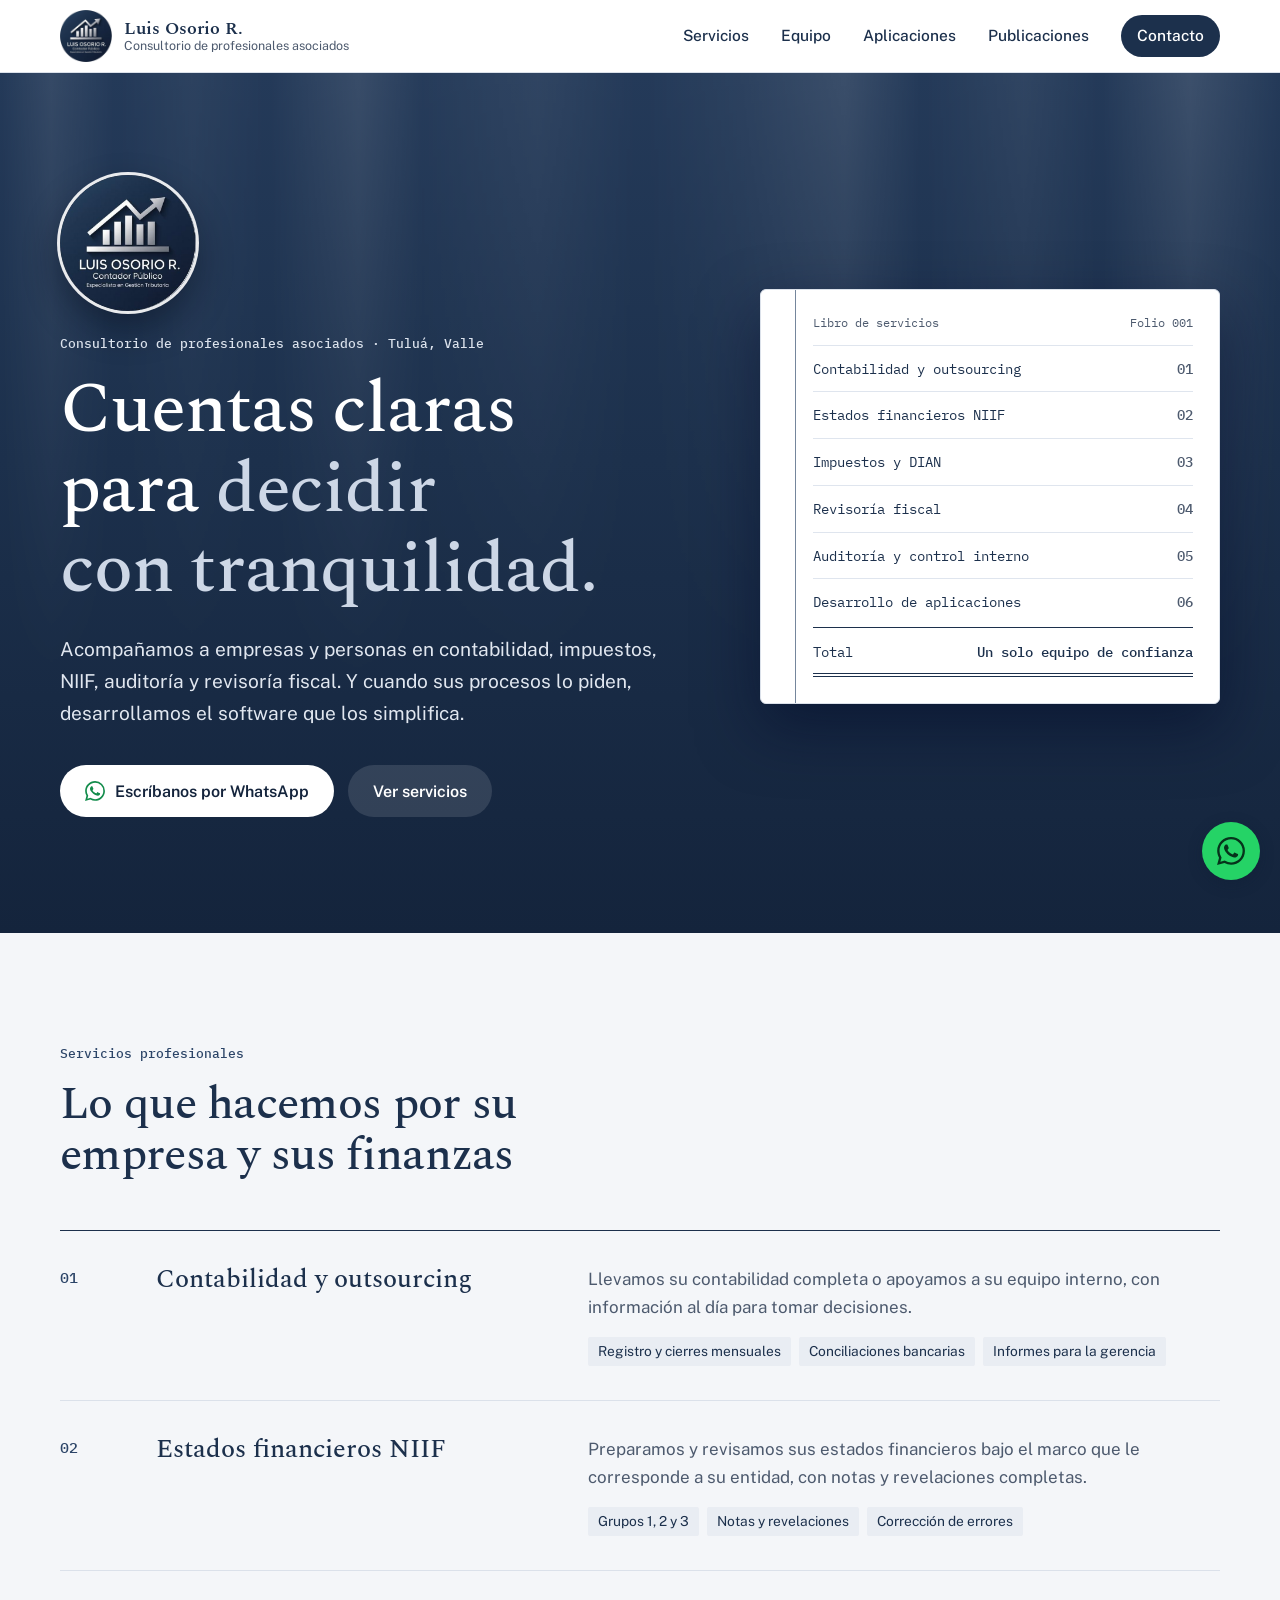
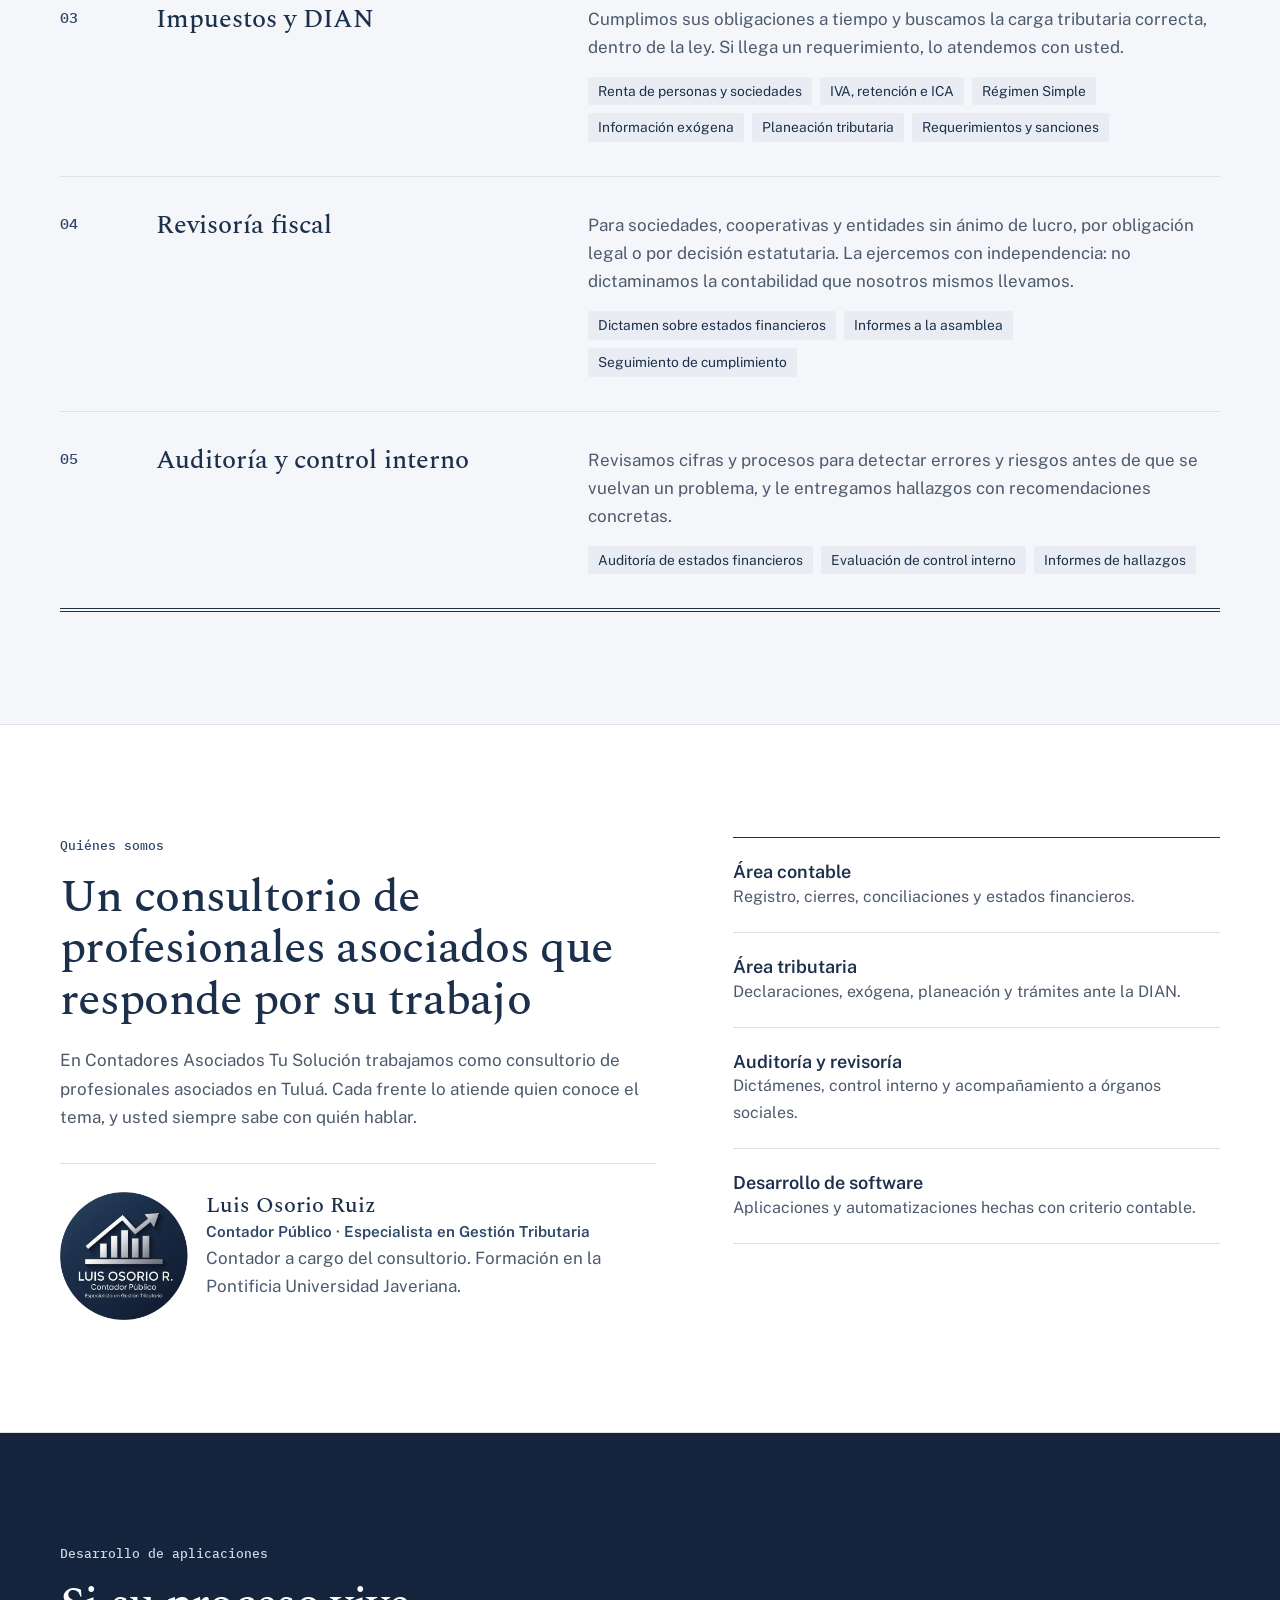
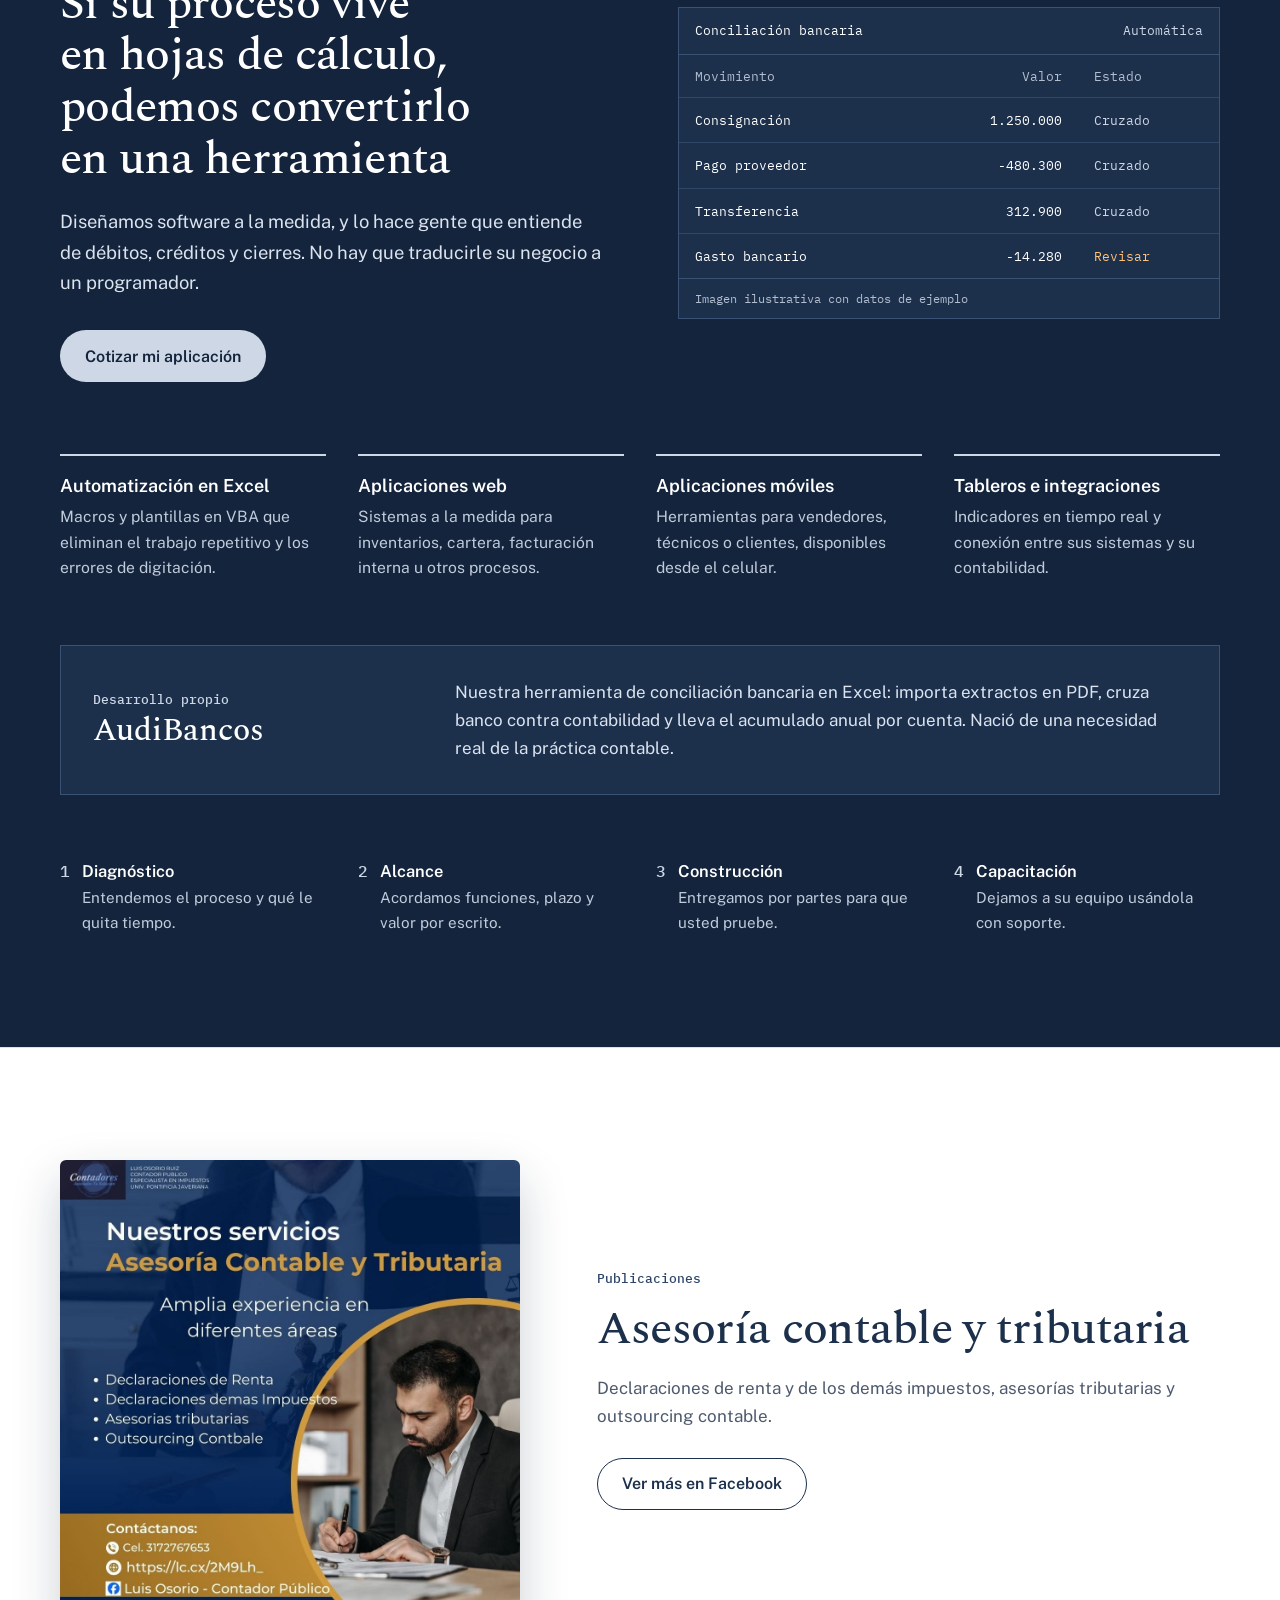
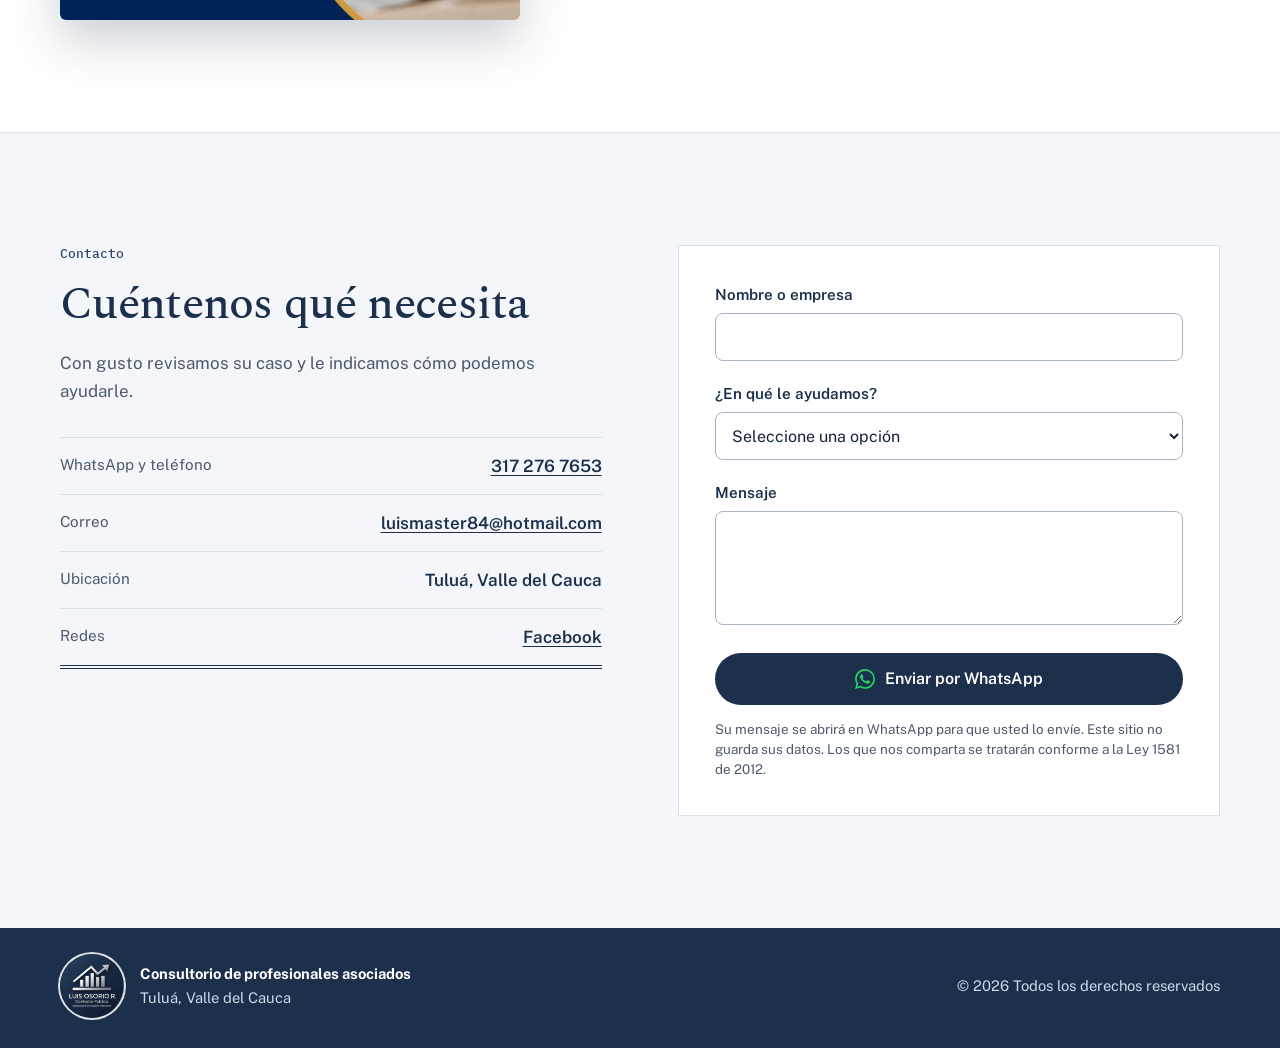
==== commit 212194c3: "Deja el logo de Luis Osorio como principal y muestra el afiche como publicación Co-Authored-By: Clau" ====
--- a/index.html
+++ b/index.html
@@ -12,7 +12,7 @@
   <meta property="og:title" content="Contadores Asociados Tu Solución | Contadores en Tuluá">
   <meta property="og:description" content="Consultorio de profesionales asociados en Tuluá. Contabilidad, impuestos, auditoría y desarrollo de aplicaciones.">
   <meta property="og:image" content="https://contadoresyasociadostusolucion.github.io/assets/logo-luis-osorio.png">
-  <link rel="icon" href="assets/logo.svg" type="image/svg+xml">
+  <link rel="icon" href="assets/logo-luis-osorio.png" type="image/png">
   <link rel="preconnect" href="https://fonts.googleapis.com">
   <link rel="preconnect" href="https://fonts.gstatic.com" crossorigin>
   <link rel="stylesheet" href="https://fonts.googleapis.com/css2?family=IBM+Plex+Mono:wght@400;500&family=Public+Sans:wght@400;500;600;700&family=Spectral:wght@500;600&display=swap">
@@ -62,6 +62,7 @@
         <a href="#servicios">Servicios</a>
         <a href="#equipo">Equipo</a>
         <a href="#aplicaciones">Aplicaciones</a>
+        <a href="#publicaciones">Publicaciones</a>
         <a class="menu__contacto" href="#contacto">Contacto</a>
       </nav>
     </div>
@@ -72,7 +73,7 @@
     <section id="inicio" class="portada">
       <div class="contenedor portada__fila">
         <div class="portada__texto">
-          <img class="portada__logo" src="assets/logo-contadores.png" alt="Contadores Asociados Tu Solución" width="153" height="93">
+          <img class="portada__logo" src="assets/logo-luis-osorio.png" alt="Logo de Luis Osorio R., Contador Público, Especialista en Gestión Tributaria" width="136" height="136">
           <p class="antetitulo">Consultorio de profesionales asociados · Tuluá, Valle</p>
           <h1>Cuentas claras para <em>decidir con tranquilidad.</em></h1>
           <p class="entrada">Acompañamos a empresas y personas en contabilidad, impuestos, NIIF, auditoría y revisoría fiscal. Y cuando sus procesos lo piden, desarrollamos el software que los simplifica.</p>
@@ -300,6 +301,20 @@
       </div>
     </section>
 
+    <section id="publicaciones" class="seccion seccion--blanca">
+      <div class="contenedor publicacion">
+        <figure class="publicacion__imagen">
+          <img src="assets/publicacion-servicios.jpg" alt="Publicación Nuestros servicios: asesoría contable y tributaria, declaraciones de renta y demás impuestos, asesorías tributarias y outsourcing contable." width="1080" height="1080" loading="lazy">
+        </figure>
+        <div>
+          <p class="antetitulo">Publicaciones</p>
+          <h2>Asesoría contable y tributaria</h2>
+          <p class="publicacion__texto">Declaraciones de renta y de los demás impuestos, asesorías tributarias y outsourcing contable.</p>
+          <a class="boton boton--linea" href="https://www.facebook.com/profile.php?id=100087608591073" target="_blank" rel="noopener">Ver más en Facebook</a>
+        </div>
+      </div>
+    </section>
+
     <section id="contacto" class="seccion">
       <div class="contenedor contacto">
         <div>
@@ -349,7 +364,7 @@
   <footer class="pie">
     <div class="contenedor pie__fila">
       <div class="pie__marca">
-        <img src="assets/logo-contadores.png" alt="Contadores Asociados Tu Solución" width="96" height="58">
+        <img src="assets/logo-luis-osorio.png" alt="" width="64" height="64">
         <p><strong>Consultorio de profesionales asociados</strong><br>Tuluá, Valle del Cauca</p>
       </div>
       <p>© <span id="anio">2026</span> Todos los derechos reservados</p>
--- a/css/estilos.css
+++ b/css/estilos.css
@@ -118,7 +118,7 @@
 .portada h1 { color: #fff; }
 .portada h1 em { font-style: normal; color: #cdd7e6; }
 .portada .antetitulo { color: #dbe2ec; }
-.portada__logo { width: 153px; height: auto; margin-bottom: 24px; border-radius: 6px; }
+.portada__logo { width: 136px; height: 136px; margin-bottom: 24px; border-radius: 50%; box-shadow: 0 0 0 3px rgba(255, 255, 255, .9), 0 16px 36px rgba(4, 10, 24, .45); }
 .portada :focus-visible { outline-color: #fff; }
 .entrada { margin-top: 24px; max-width: 34em; font-size: 1.2rem; color: #e1e7f0; }
 .acciones { display: flex; flex-wrap: wrap; gap: 14px; margin-top: 36px; }
@@ -257,11 +257,17 @@
 .formulario .boton { width: 100%; }
 .formulario__nota { margin-top: 14px; font-size: .84rem; line-height: 1.5; color: var(--tinta-suave); }
 
+/* Publicaciones */
+.publicacion { display: grid; grid-template-columns: minmax(0, 460px) minmax(0, 1fr); gap: clamp(32px, 6vw, 88px); align-items: center; }
+.publicacion__imagen img { width: 100%; height: auto; border-radius: 6px; box-shadow: 0 20px 48px rgba(20, 36, 60, .22); }
+.publicacion__texto { margin: 18px 0 28px; color: var(--tinta-suave); max-width: 34em; }
+@media (max-width: 760px) { .publicacion { grid-template-columns: minmax(0, 1fr); } }
+
 /* Pie */
 .pie { background: var(--marino); color: #cfd9e8; padding: 26px 0 30px; font-size: .92rem; }
 .pie__fila { display: flex; justify-content: space-between; align-items: center; flex-wrap: wrap; gap: 12px 24px; }
 .pie__marca { display: flex; align-items: center; gap: 16px; }
-.pie__marca img { width: 96px; height: auto; border-radius: 4px; }
+.pie__marca img { flex: none; width: 64px; height: 64px; border-radius: 50%; box-shadow: 0 0 0 2px rgba(255, 255, 255, .85); }
 .pie strong { color: #fff; }
 
 /* WhatsApp flotante */
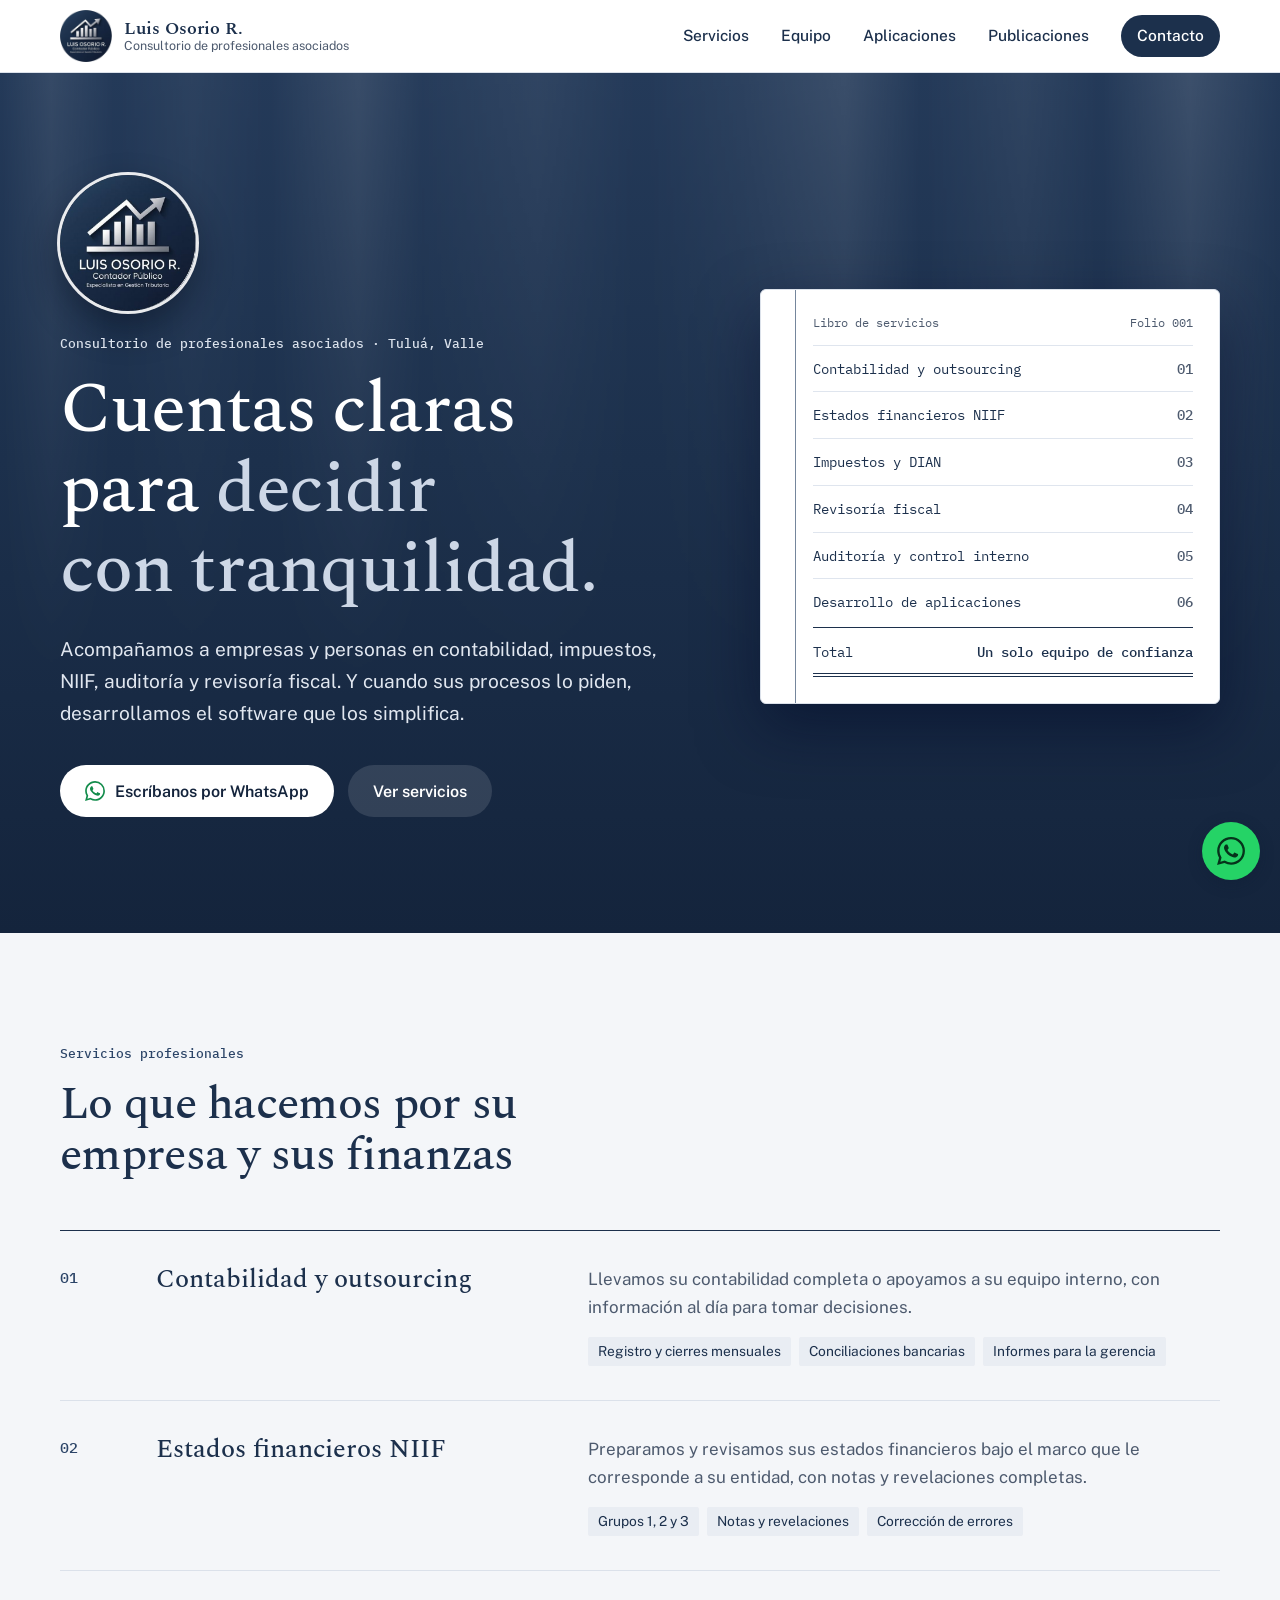
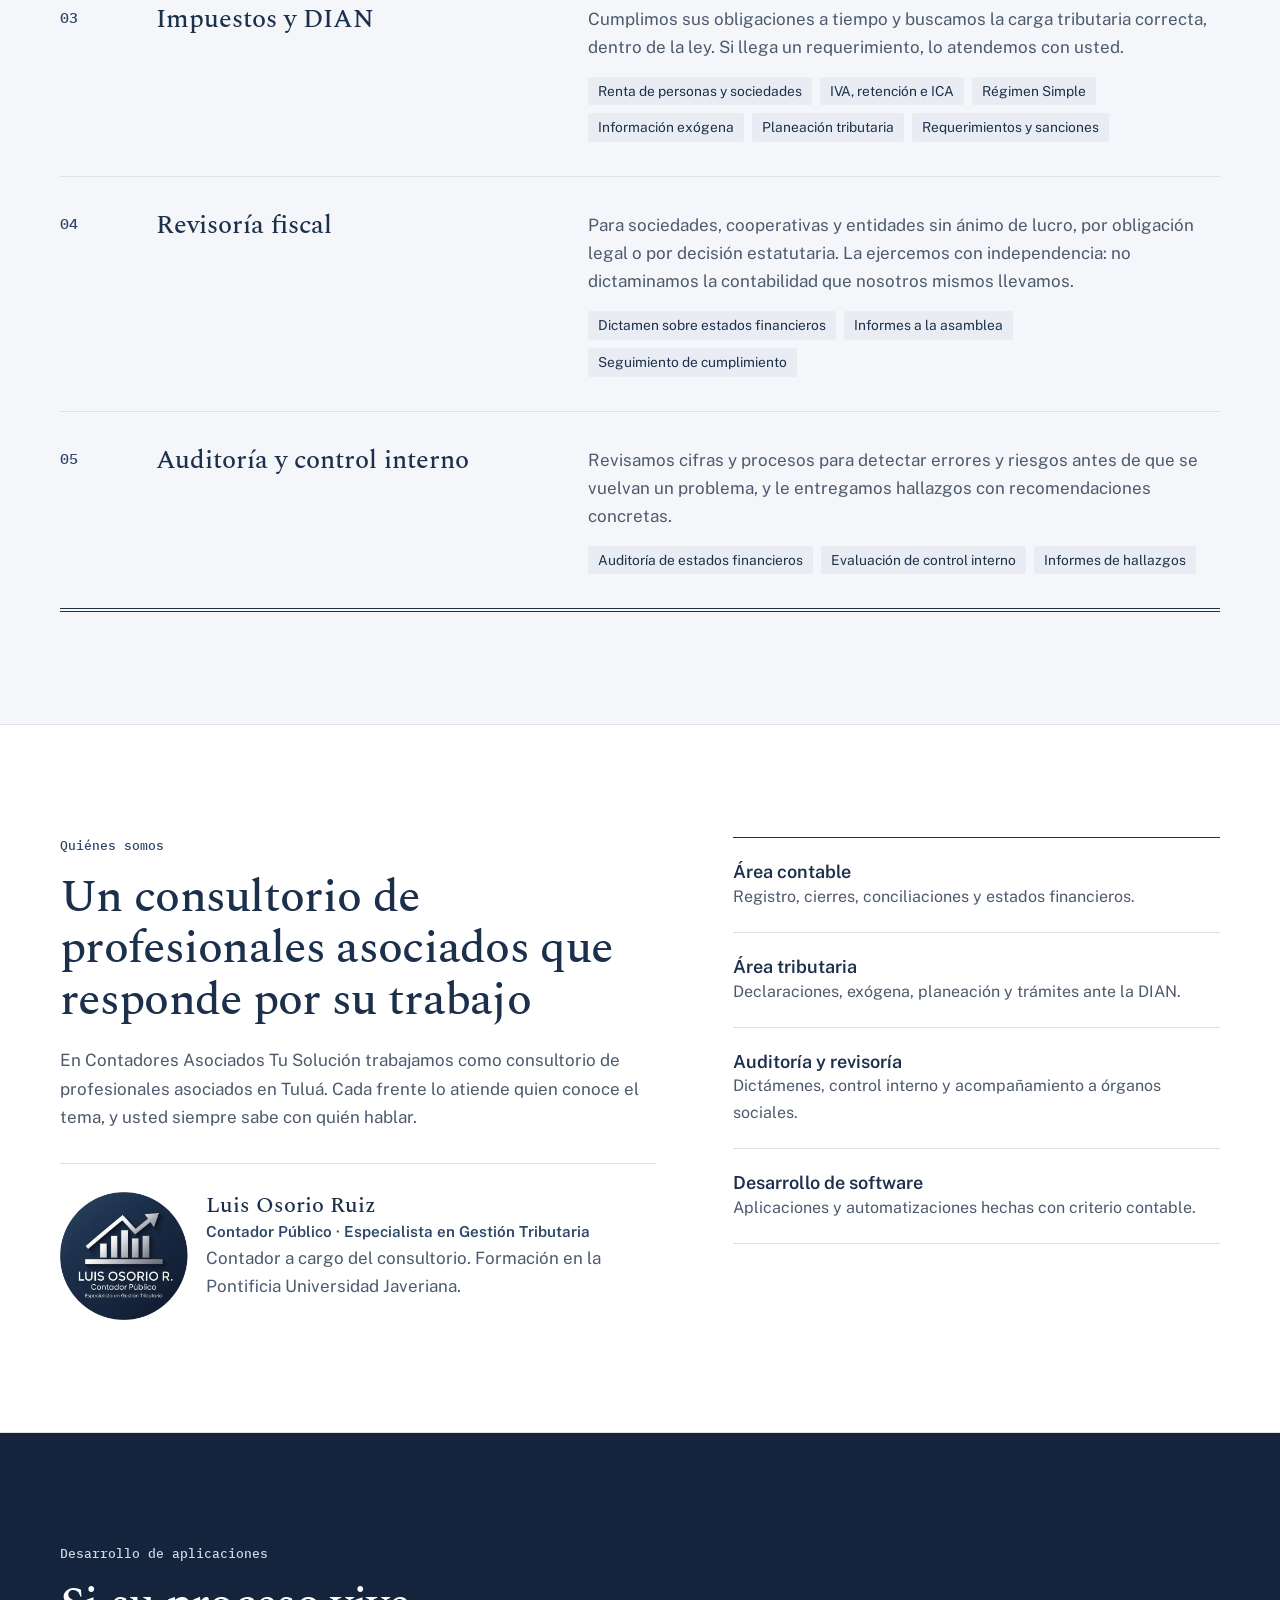
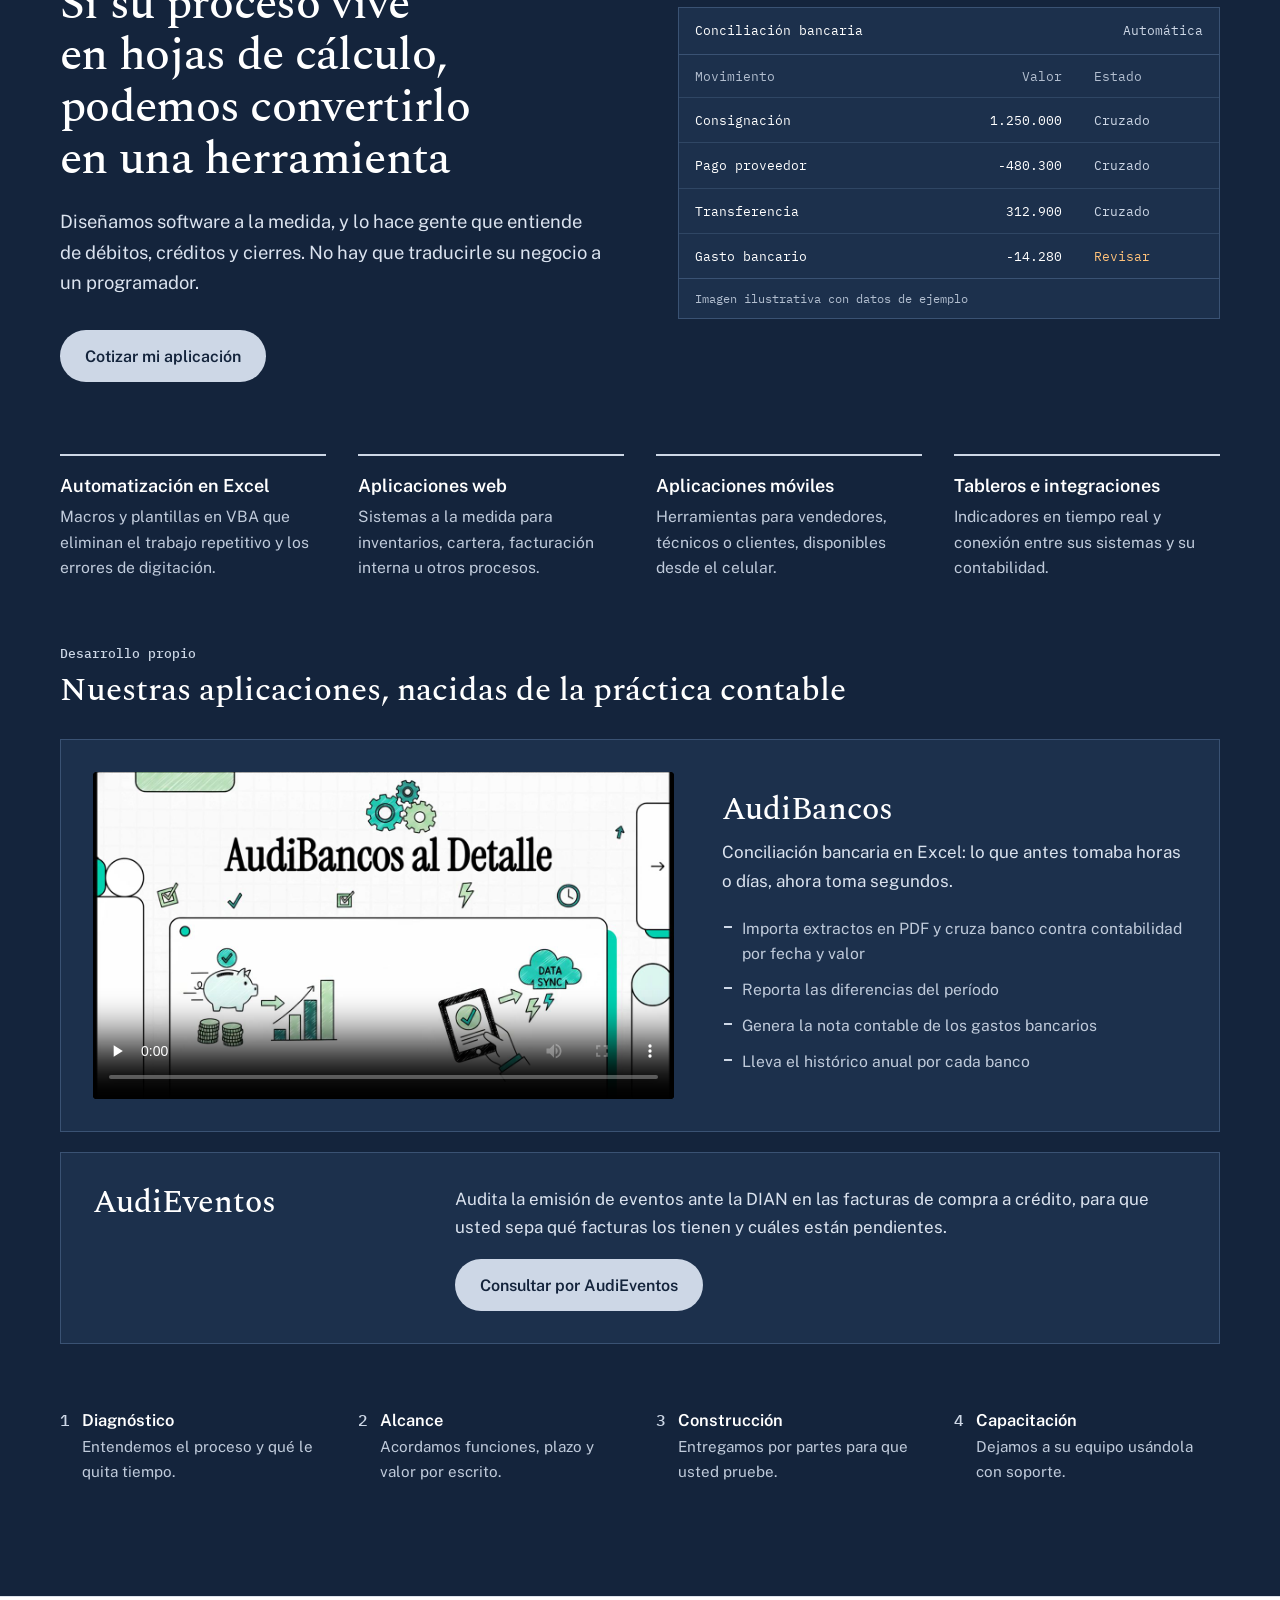
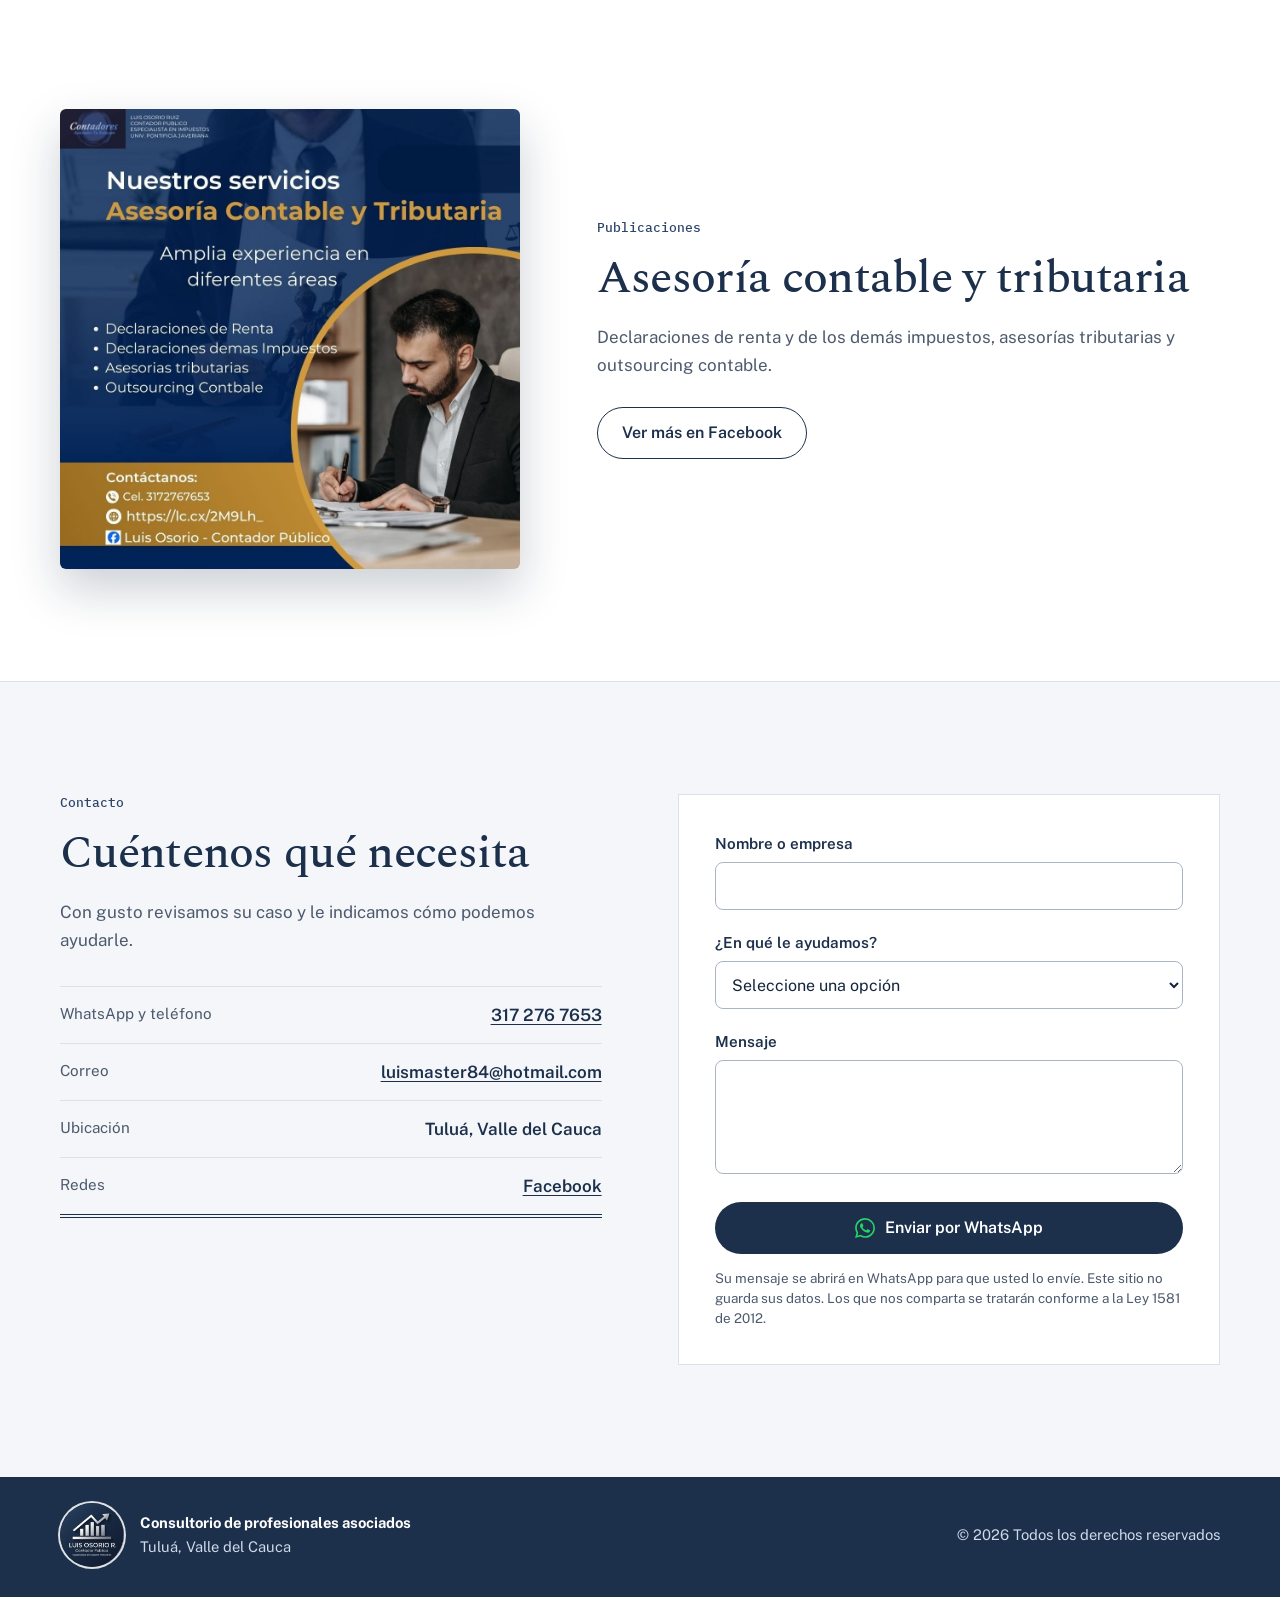
==== commit 5d035745: "Agrega el video de AudiBancos y presenta AudiEventos Co-Authored-By: Claude Opus 5.5 <noreply@anthro" ====
--- a/index.html
+++ b/index.html
@@ -284,13 +284,35 @@
           </li>
         </ul>
 
-        <article class="producto revelar">
-          <div>
-            <p class="antetitulo antetitulo--claro">Desarrollo propio</p>
-            <h3>AudiBancos</h3>
-          </div>
-          <p>Nuestra herramienta de conciliación bancaria en Excel: importa extractos en PDF, cruza banco contra contabilidad y lleva el acumulado anual por cuenta. Nació de una necesidad real de la práctica contable.</p>
-        </article>
+        <div class="propias">
+          <p class="antetitulo antetitulo--claro">Desarrollo propio</p>
+          <h3 class="propias__titulo">Nuestras aplicaciones, nacidas de la práctica contable</h3>
+
+          <article class="producto producto--video revelar">
+            <video controls playsinline preload="none" poster="assets/audibancos-portada.jpg" width="1280" height="720" aria-label="Video explicativo de AudiBancos">
+              <source src="assets/audibancos-al-detalle.mp4" type="video/mp4">
+              Su navegador no puede reproducir este video.
+            </video>
+            <div>
+              <h4>AudiBancos</h4>
+              <p>Conciliación bancaria en Excel: lo que antes tomaba horas o días, ahora toma segundos.</p>
+              <ul class="producto__lista">
+                <li>Importa extractos en PDF y cruza banco contra contabilidad por fecha y valor</li>
+                <li>Reporta las diferencias del período</li>
+                <li>Genera la nota contable de los gastos bancarios</li>
+                <li>Lleva el histórico anual por cada banco</li>
+              </ul>
+            </div>
+          </article>
+
+          <article class="producto producto--simple revelar">
+            <h4>AudiEventos</h4>
+            <div>
+              <p>Audita la emisión de eventos ante la DIAN en las facturas de compra a crédito, para que usted sepa qué facturas los tienen y cuáles están pendientes.</p>
+              <a class="boton boton--menta" href="#contacto" data-servicio="Desarrollo de aplicaciones">Consultar por AudiEventos</a>
+            </div>
+          </article>
+        </div>
 
         <ol class="pasos">
           <li><b>1</b><div><h3>Diagnóstico</h3><p>Entendemos el proceso y qué le quita tiempo.</p></div></li>
--- a/css/estilos.css
+++ b/css/estilos.css
@@ -226,8 +226,19 @@
   display: grid; grid-template-columns: .6fr 1.4fr; gap: 24px 48px; align-items: center;
   margin-top: 64px; padding: 32px; border: 1px solid #3a5273; background: var(--marino);
 }
-.producto .antetitulo { margin-bottom: 4px; }
-.producto h3 { font: 500 2rem/1.15 var(--serif); }
+.producto h4 { margin: 0; font: 500 2rem/1.15 var(--serif); color: #fff; }
+.producto--video { grid-template-columns: minmax(0, 1.25fr) minmax(0, 1fr); margin-top: 0; }
+.producto--video video { display: block; width: 100%; height: auto; aspect-ratio: 16 / 9; background: #000; border-radius: 4px; }
+.producto--video h4 + p { margin-top: 10px; }
+.producto--simple { margin-top: 20px; align-items: start; }
+.producto--simple .boton { margin-top: 18px; }
+.producto__lista { margin-top: 16px; font-size: .98rem; color: #c0cbdb; }
+.producto__lista li { position: relative; padding: 5px 0 5px 20px; }
+.producto__lista li::before { content: ""; position: absolute; left: 2px; top: 15px; width: 8px; height: 2px; background: var(--celeste); }
+.propias { margin-top: 64px; }
+.propias .antetitulo { margin-bottom: 8px; }
+.propias__titulo { margin-bottom: 28px; font: 500 clamp(1.6rem, 2.6vw, 2.2rem)/1.2 var(--serif); }
+@media (max-width: 980px) { .producto--video { grid-template-columns: minmax(0, 1fr); } }
 
 .pasos { display: grid; grid-template-columns: repeat(4, minmax(0, 1fr)); gap: 32px; margin-top: 64px; }
 .pasos li { display: flex; gap: 12px; }
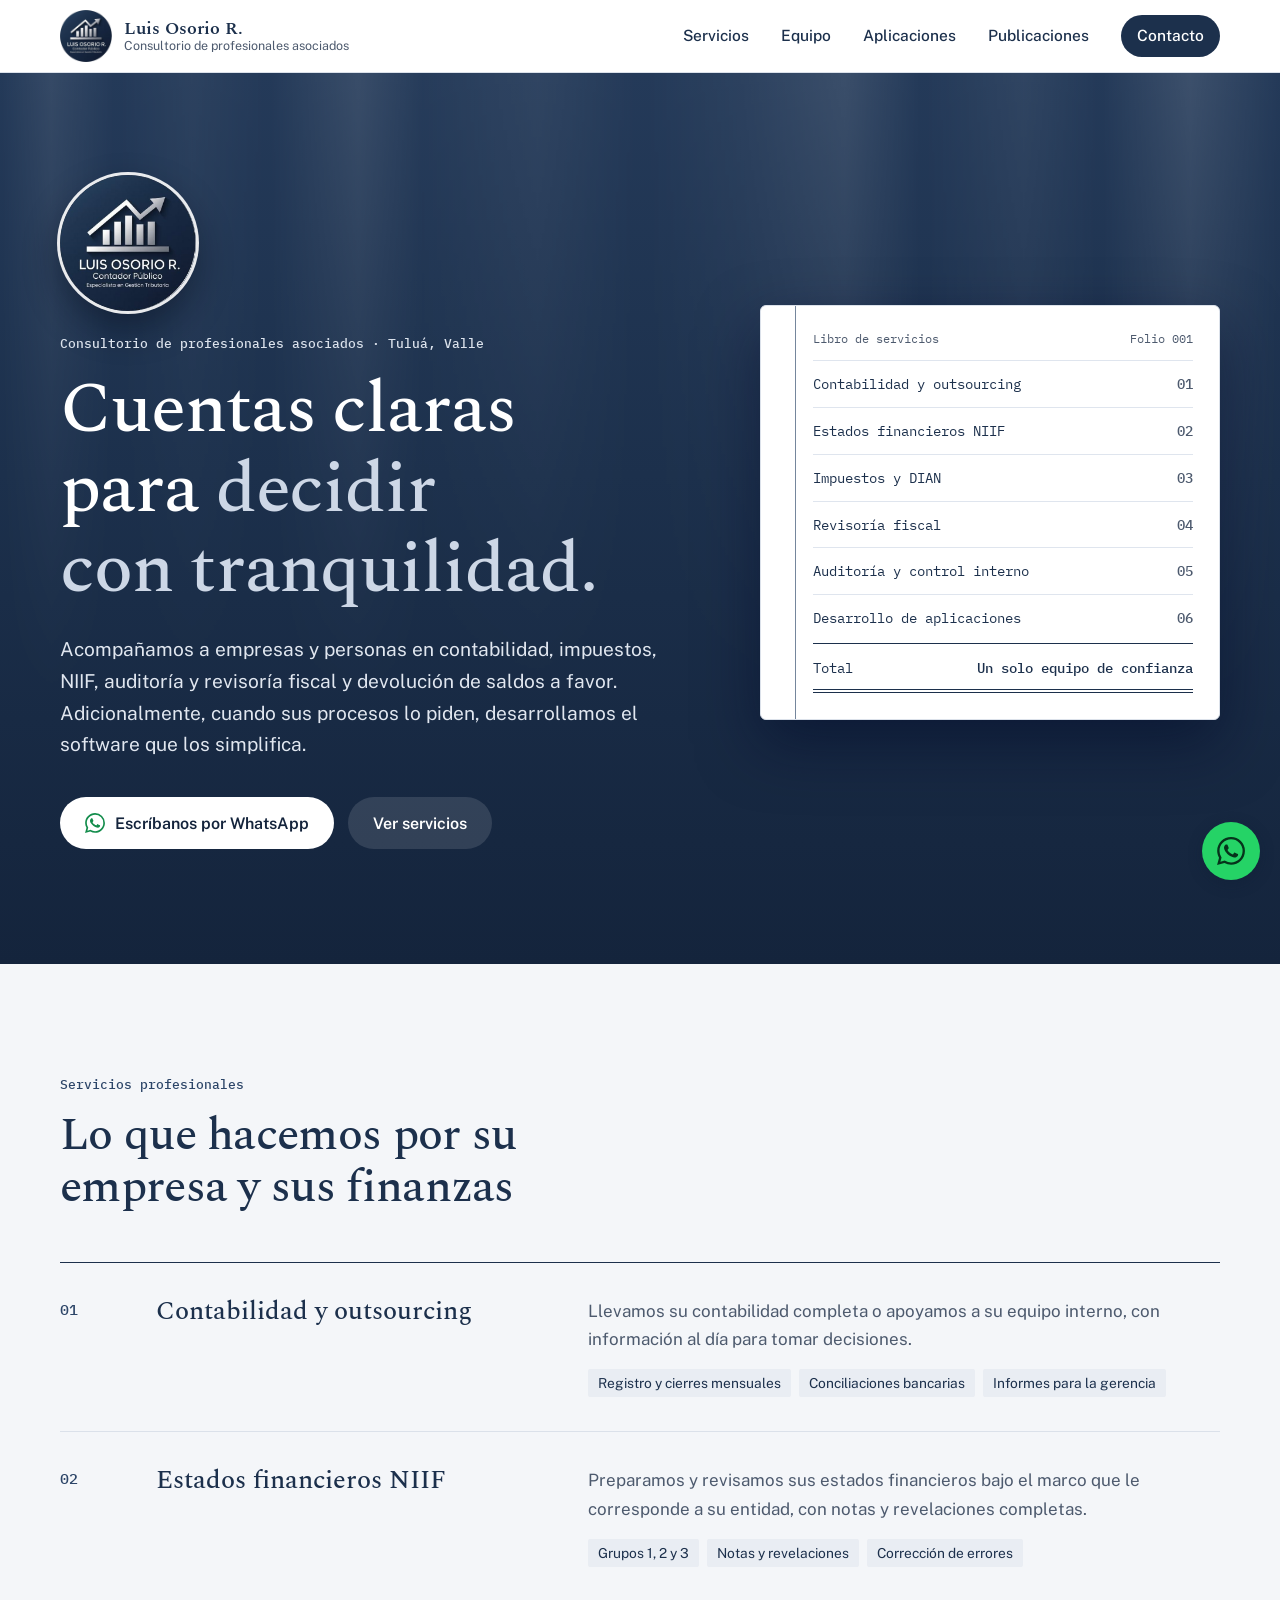
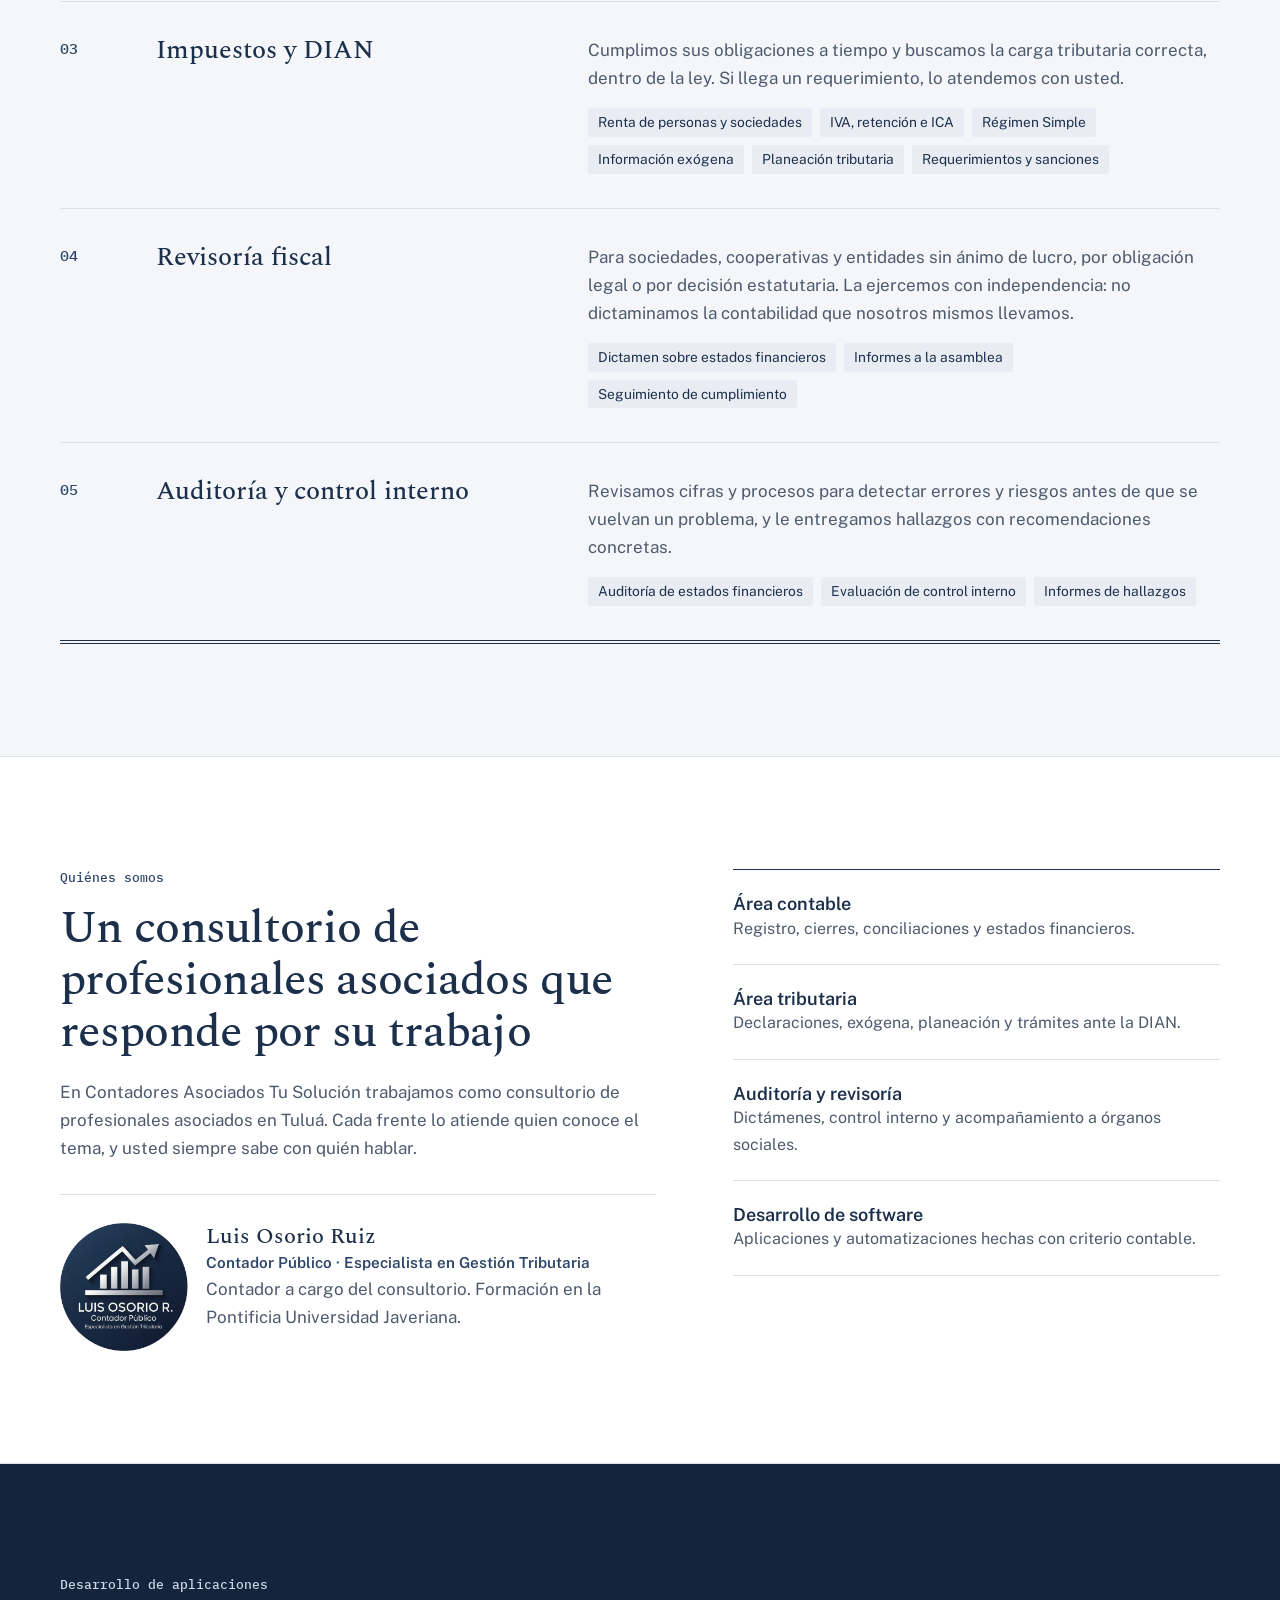
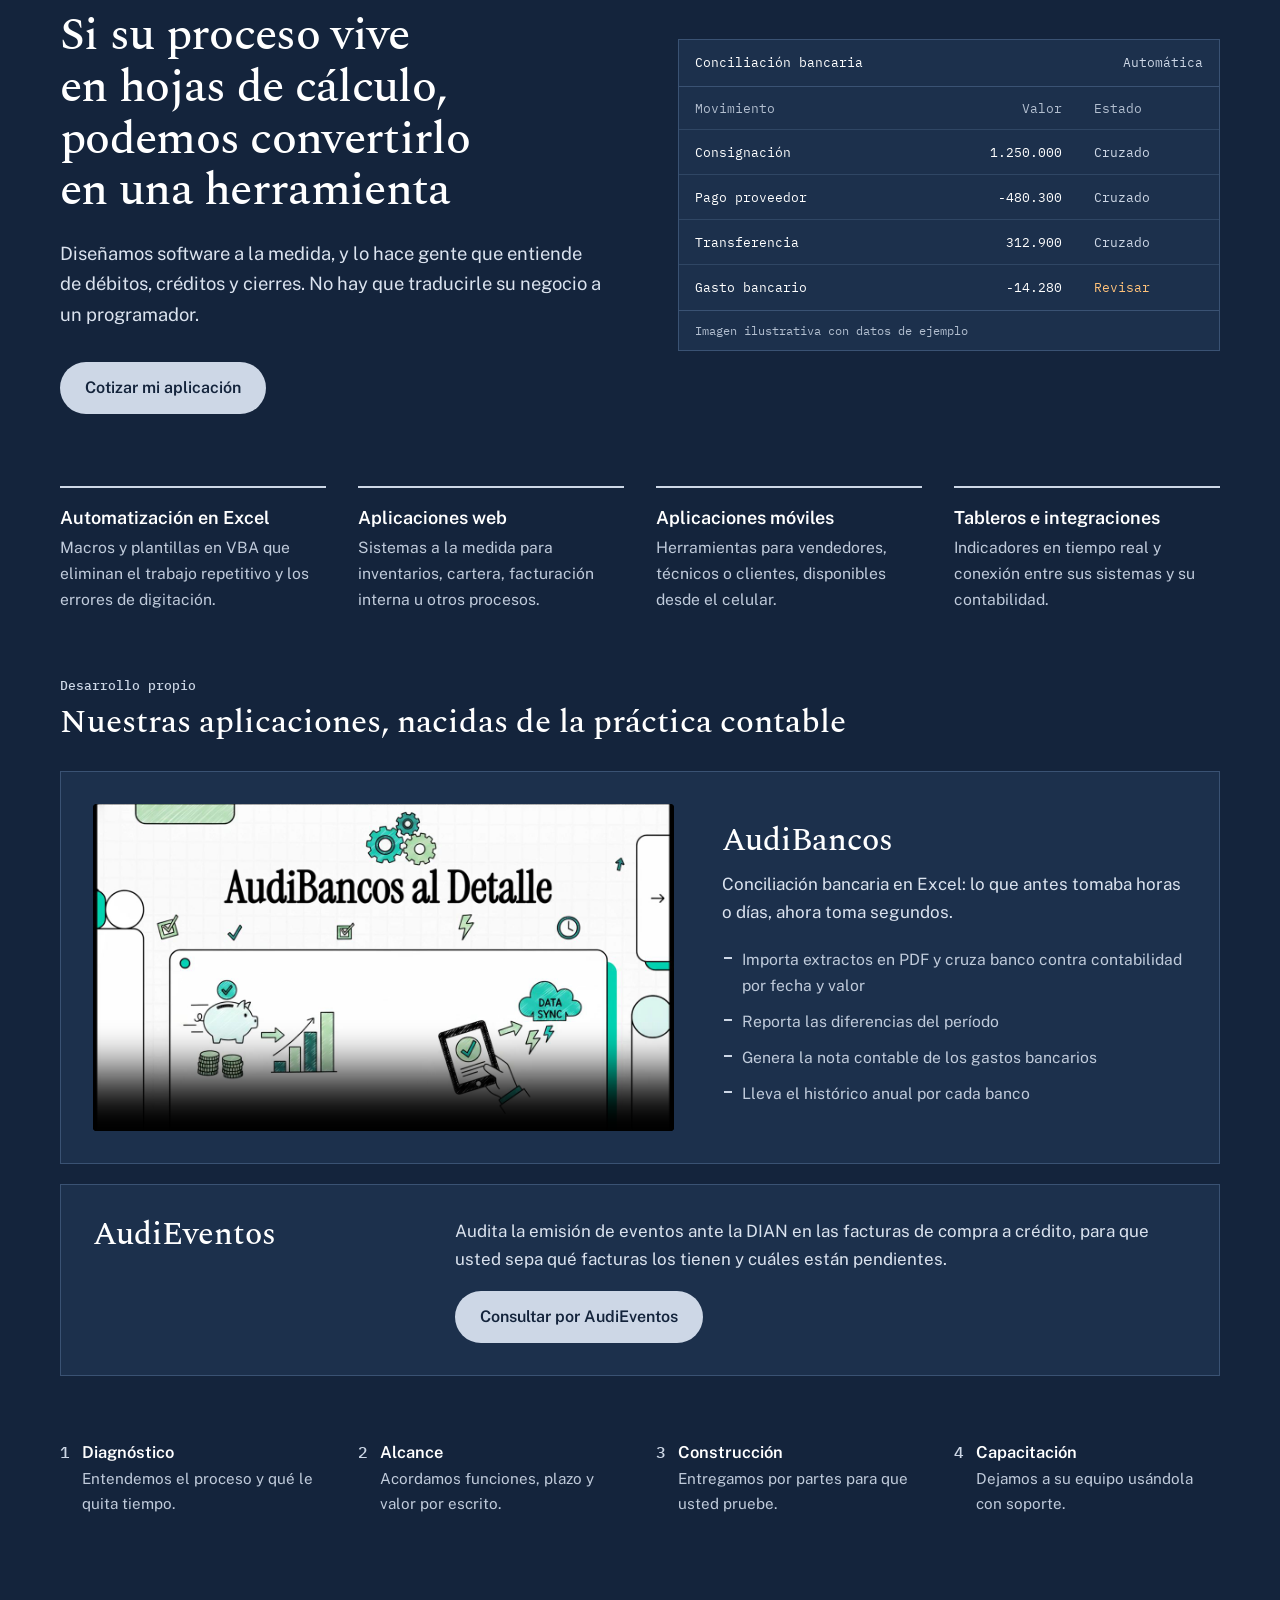
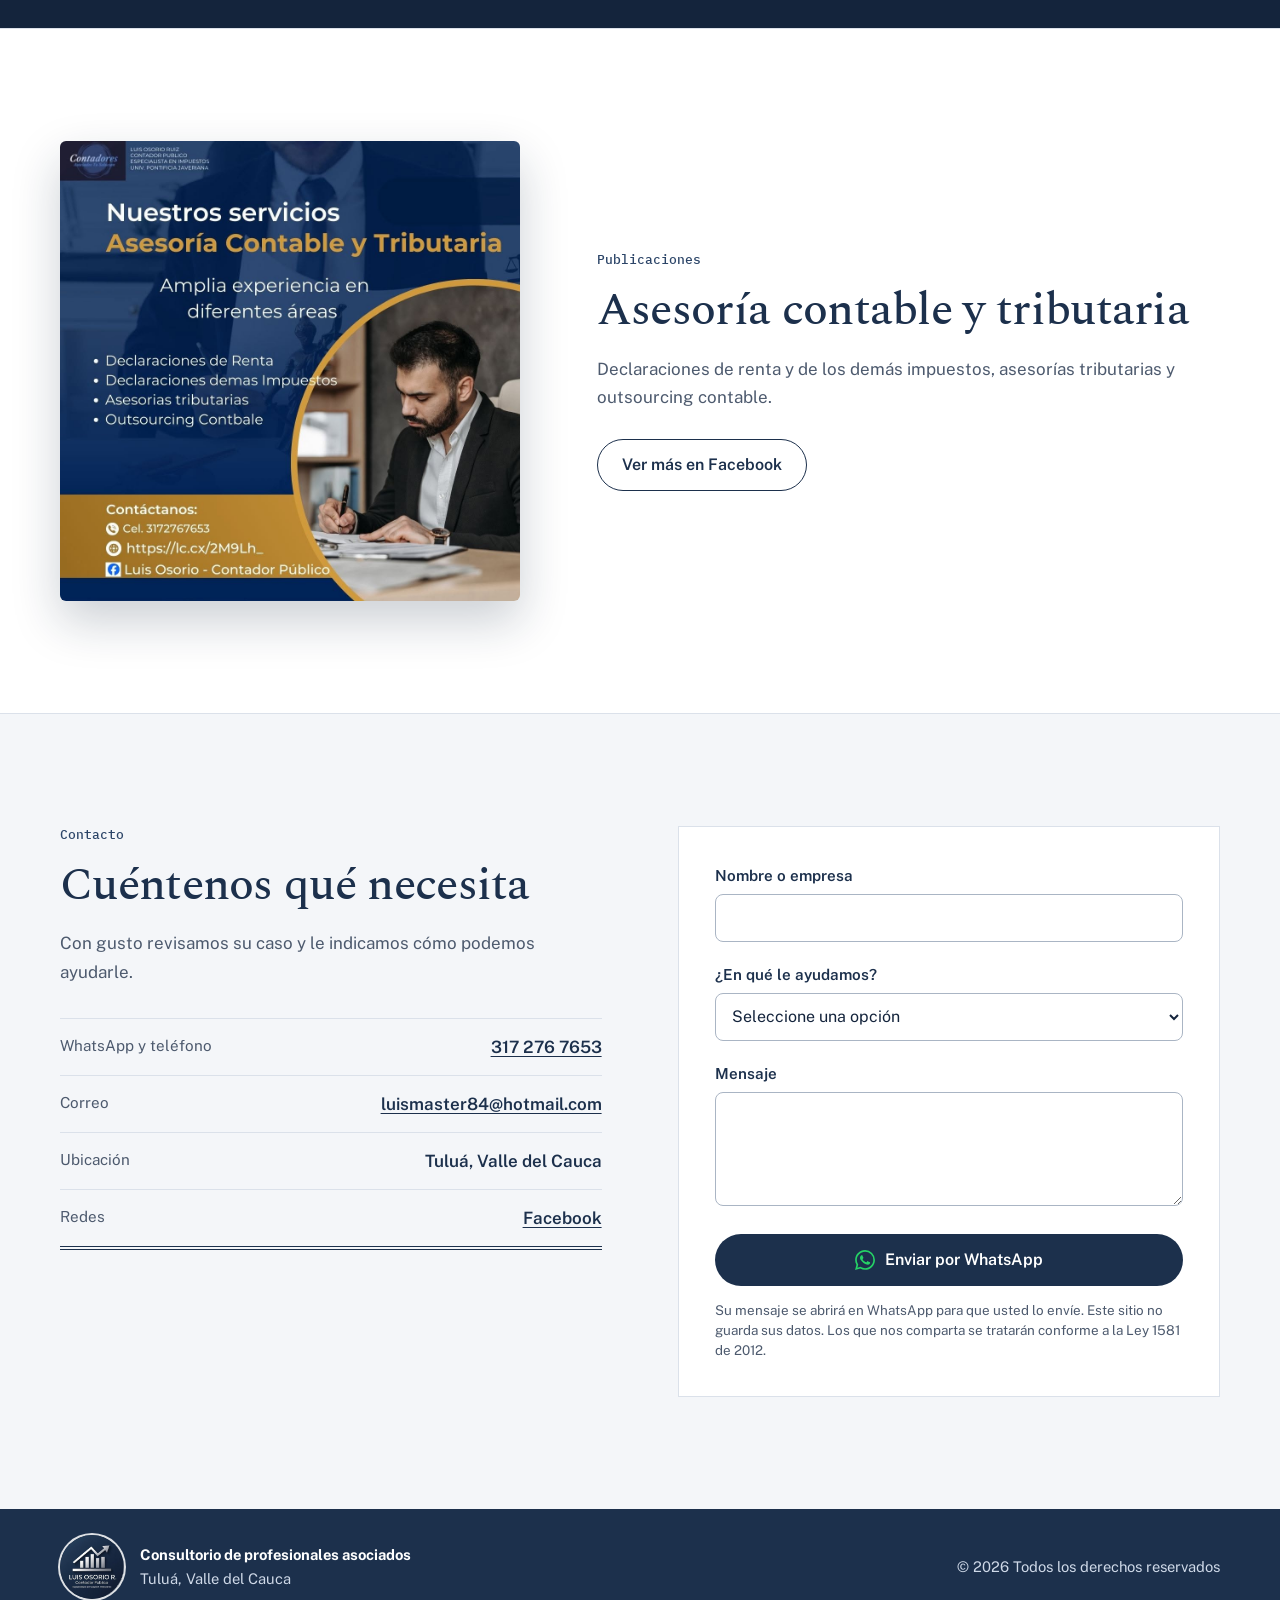
==== commit 27f4c2b8: "Actualiza el texto de la portada con devolución de saldos a favor Co-Authored-By: Claude Opus 5.5 <n" ====
--- a/index.html
+++ b/index.html
@@ -76,7 +76,7 @@
           <img class="portada__logo" src="assets/logo-luis-osorio.png" alt="Logo de Luis Osorio R., Contador Público, Especialista en Gestión Tributaria" width="136" height="136">
           <p class="antetitulo">Consultorio de profesionales asociados · Tuluá, Valle</p>
           <h1>Cuentas claras para <em>decidir con tranquilidad.</em></h1>
-          <p class="entrada">Acompañamos a empresas y personas en contabilidad, impuestos, NIIF, auditoría y revisoría fiscal. Y cuando sus procesos lo piden, desarrollamos el software que los simplifica.</p>
+          <p class="entrada">Acompañamos a empresas y personas en contabilidad, impuestos, NIIF, auditoría y revisoría fiscal y devolución de saldos a favor. Adicionalmente, cuando sus procesos lo piden, desarrollamos el software que los simplifica.</p>
           <div class="acciones">
             <a class="boton boton--whatsapp" href="https://wa.me/573172767653?text=Hola%2C%20quisiera%20informaci%C3%B3n%20sobre%20sus%20servicios." target="_blank" rel="noopener">
               <svg width="20" height="20" aria-hidden="true"><use href="#i-whatsapp"/></svg>
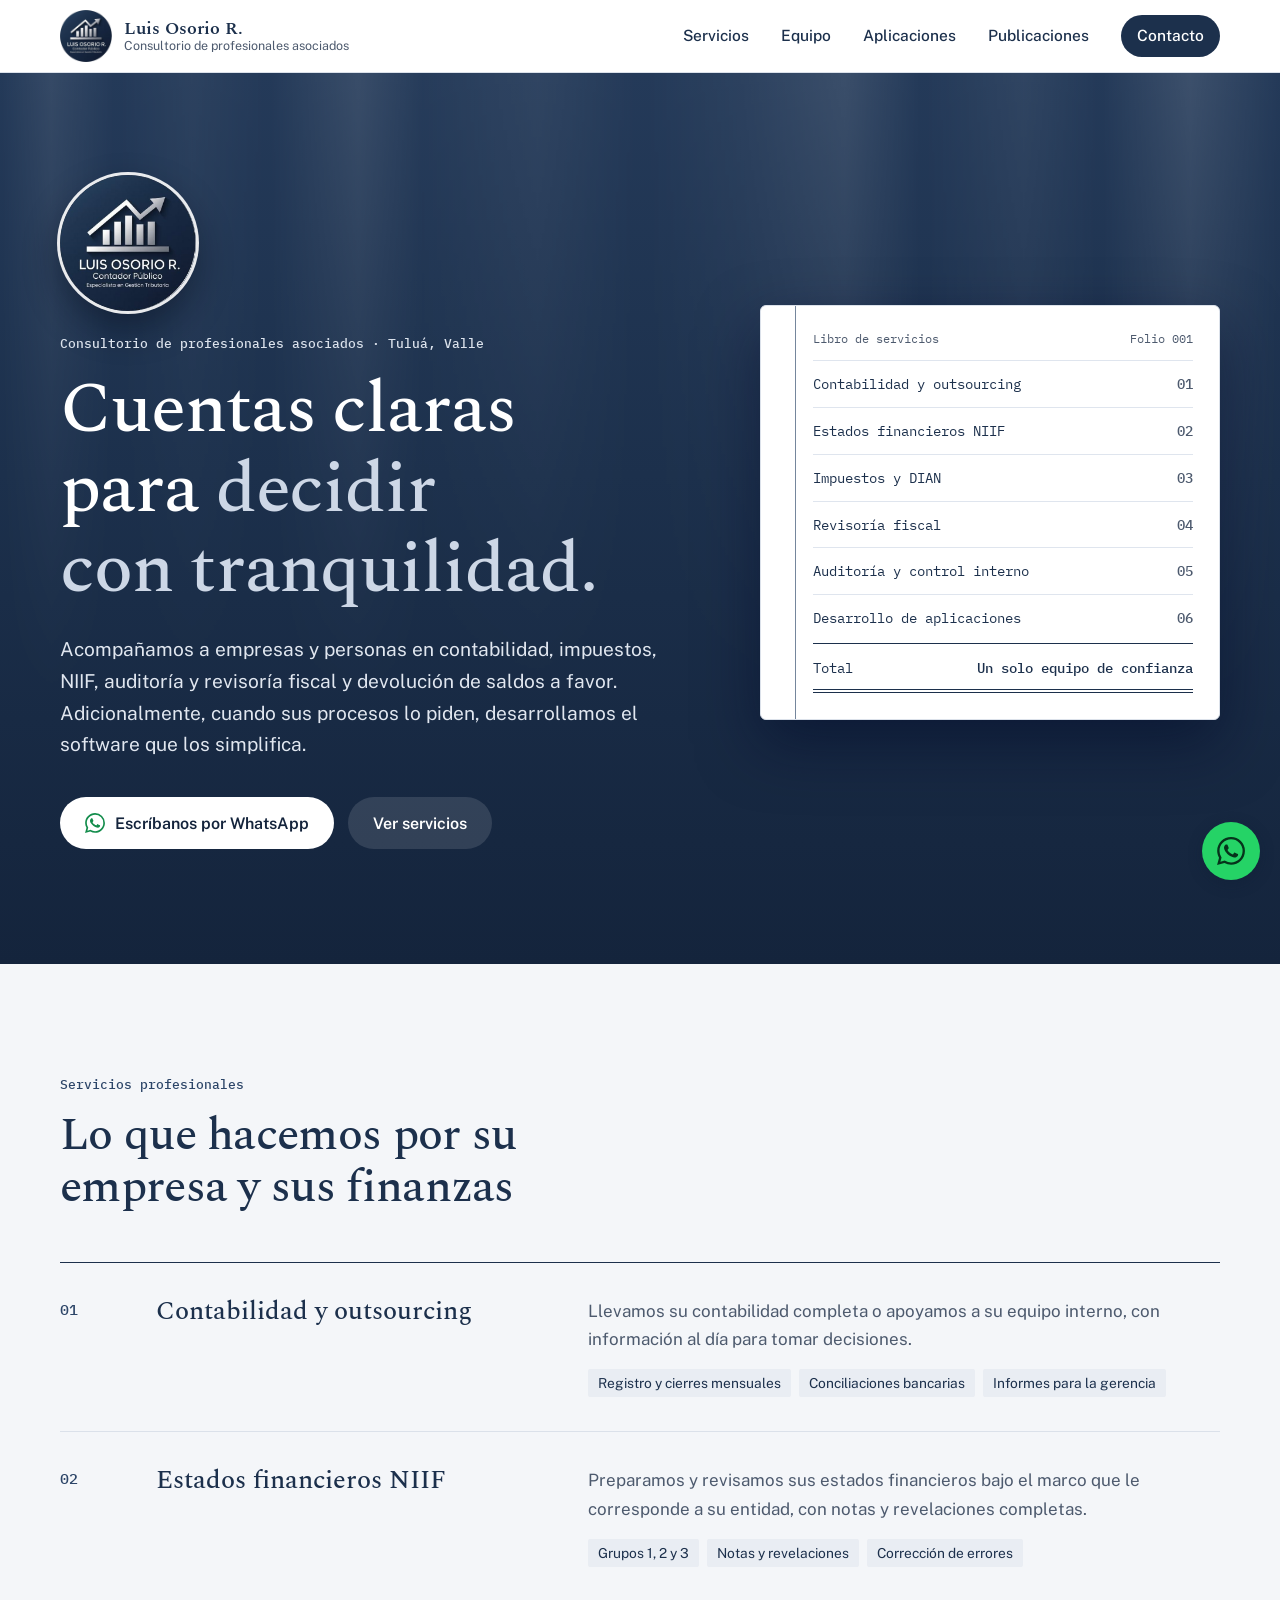
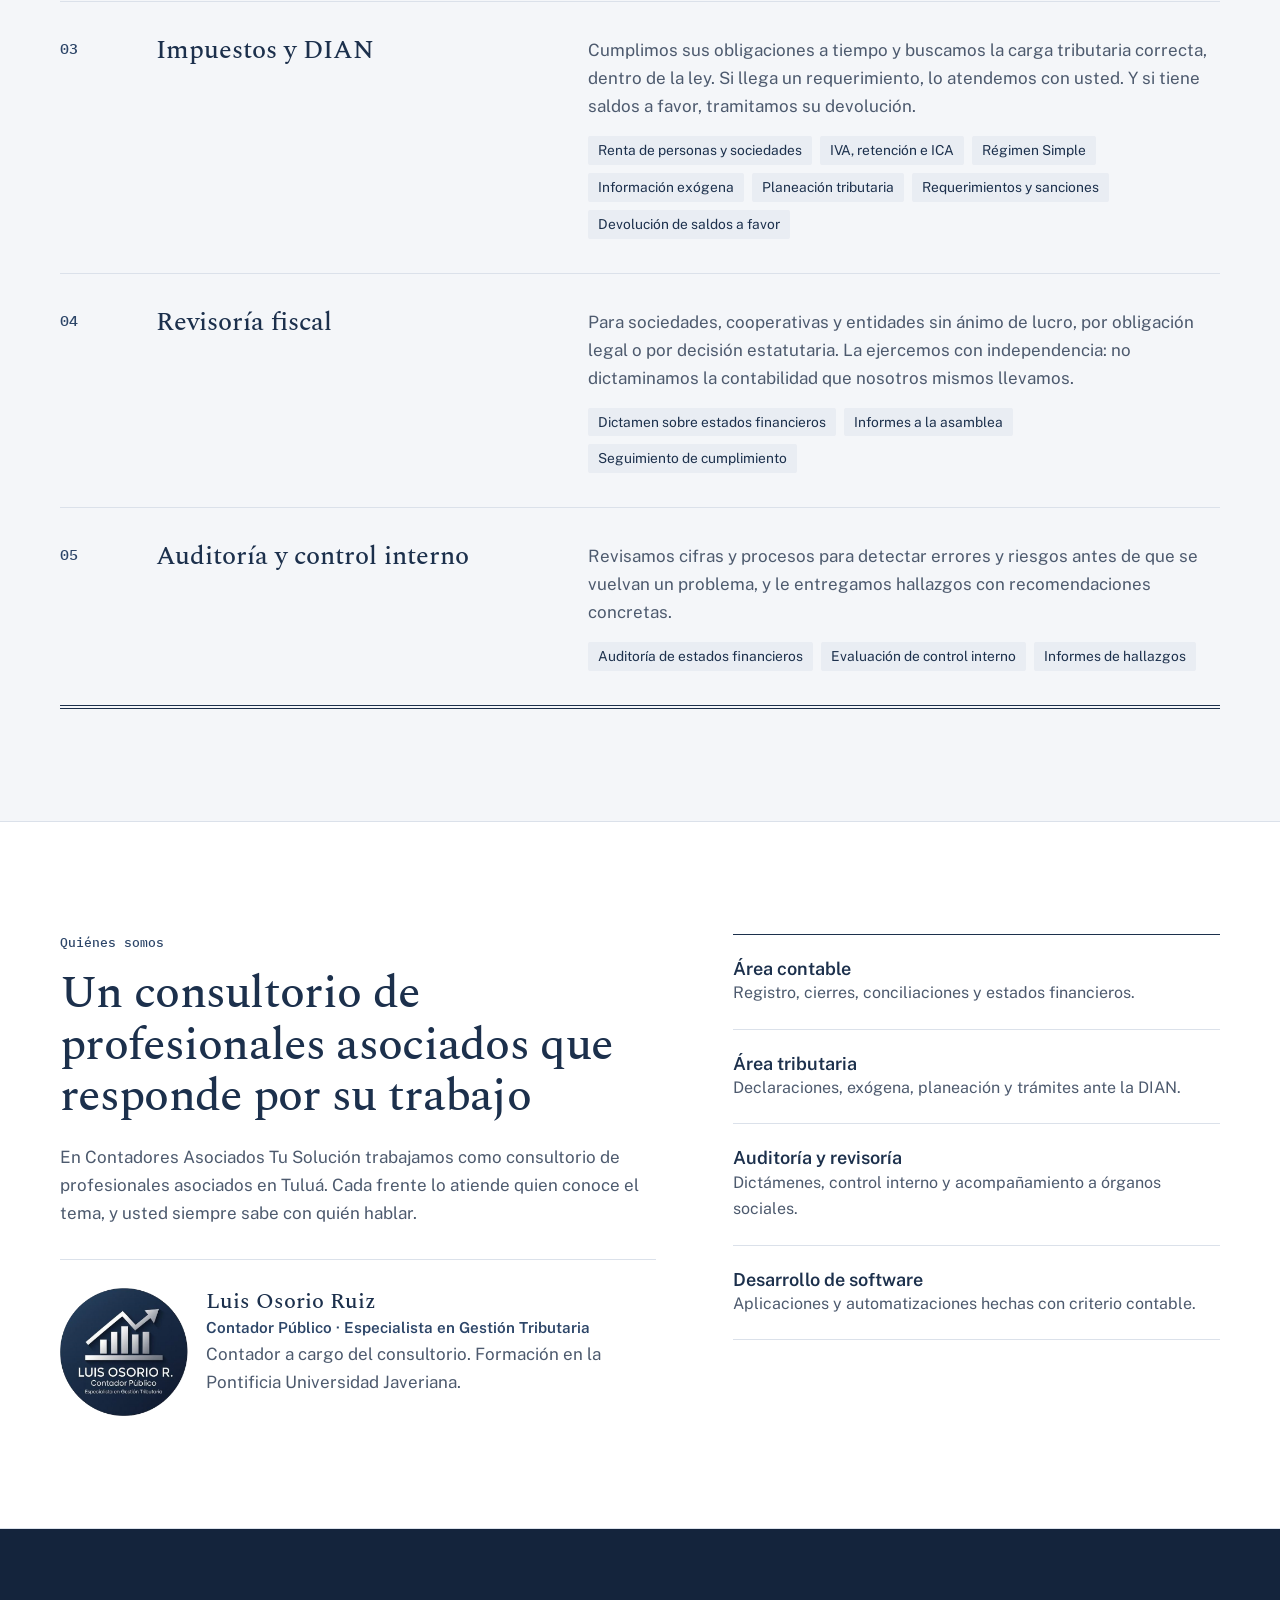
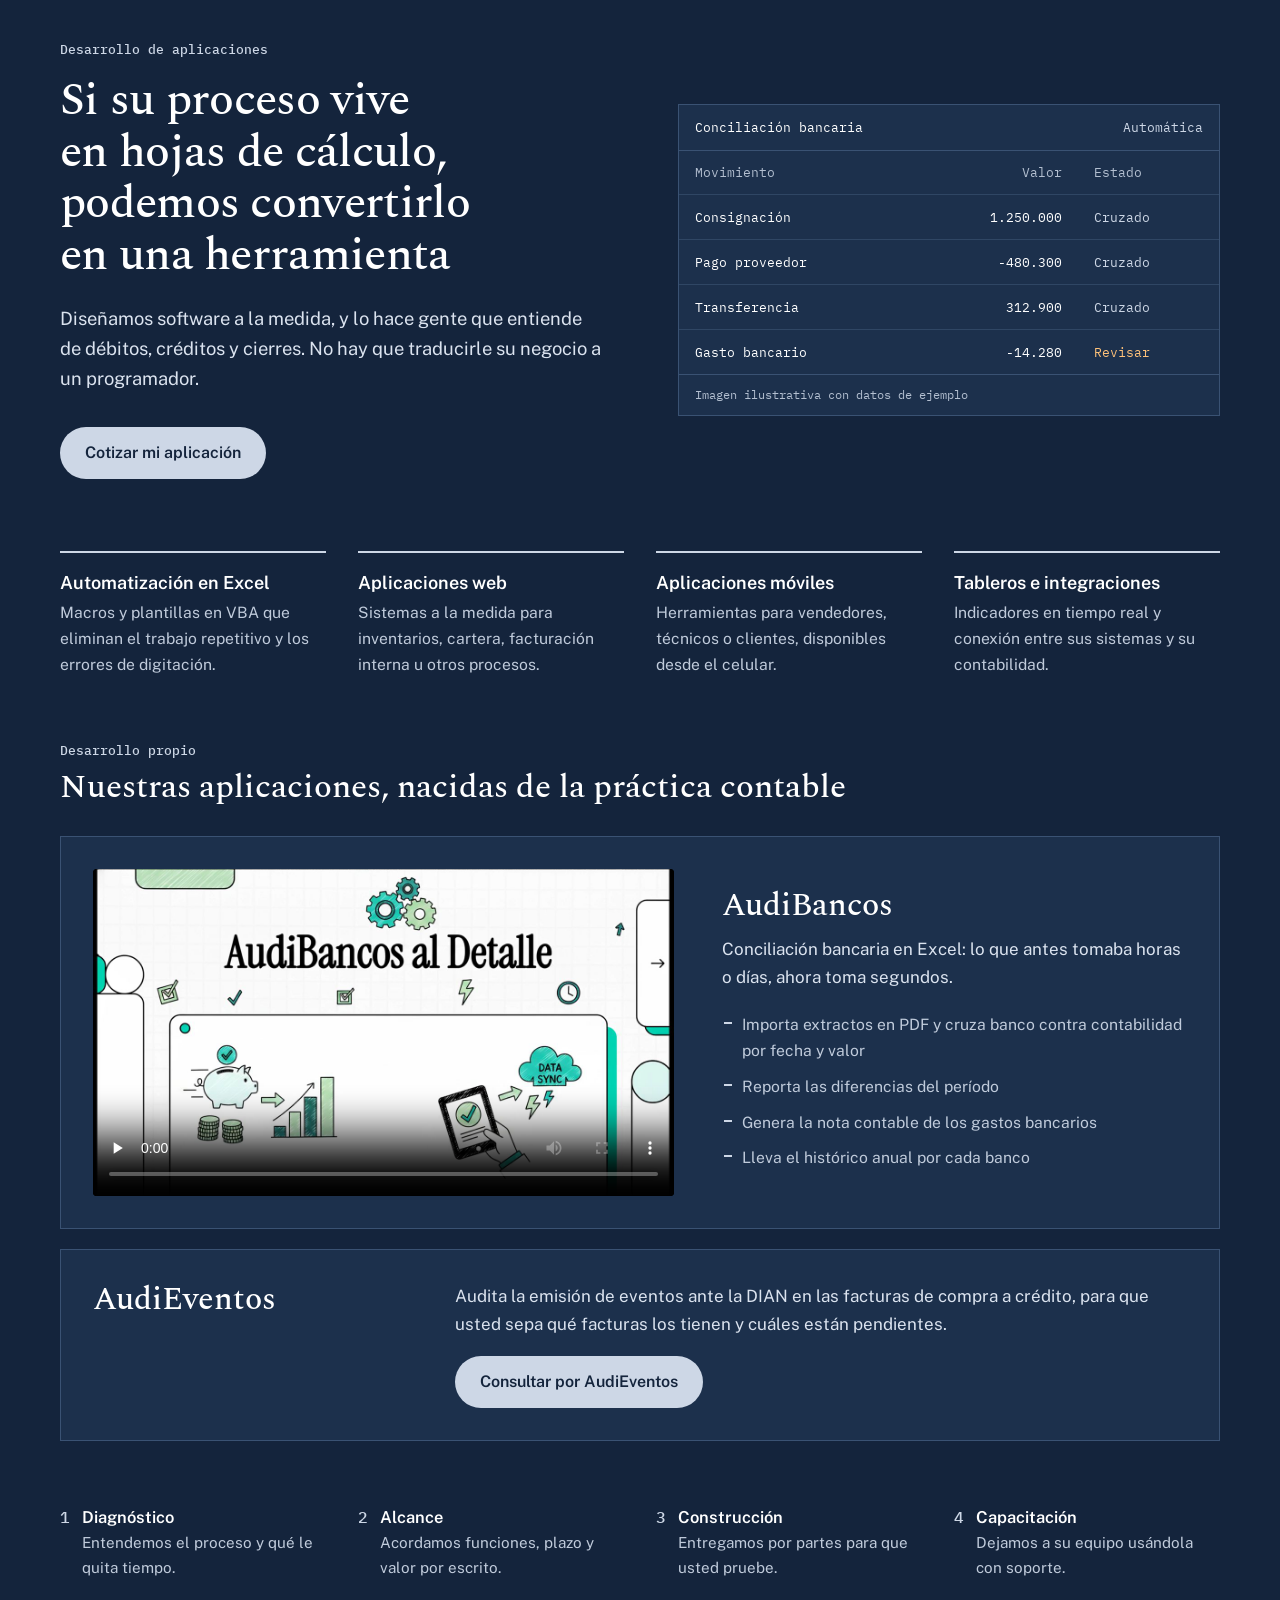
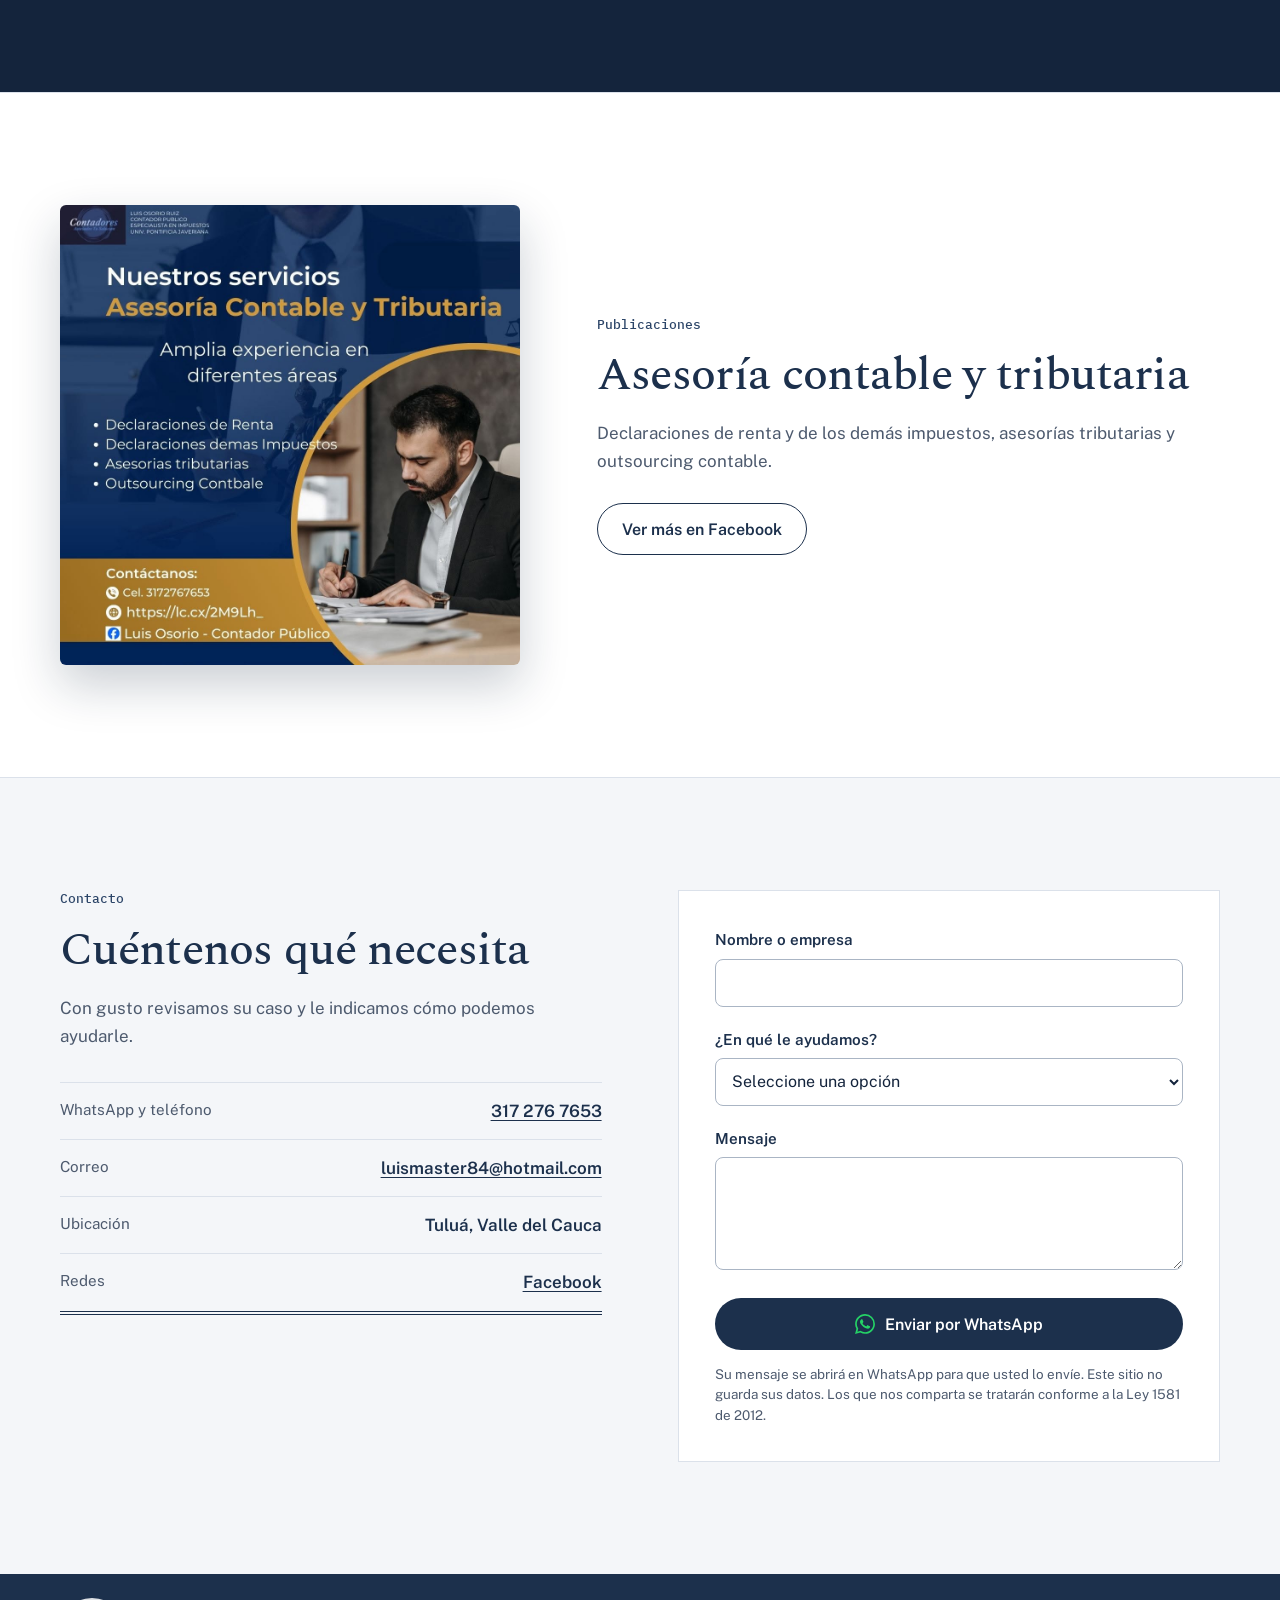
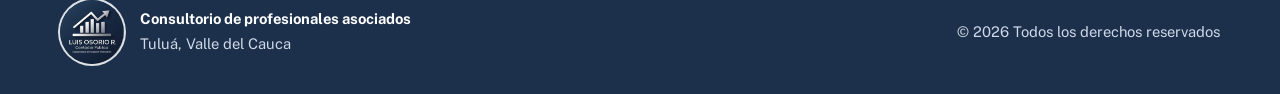
==== commit 57824fed: "Agrega devolución de saldos a favor a servicios y formulario Co-Authored-By: Claude Opus 5.5 <norepl" ====
--- a/index.html
+++ b/index.html
@@ -142,7 +142,7 @@
             <span class="partida__codigo">03</span>
             <h3>Impuestos y DIAN</h3>
             <div>
-              <p>Cumplimos sus obligaciones a tiempo y buscamos la carga tributaria correcta, dentro de la ley. Si llega un requerimiento, lo atendemos con usted.</p>
+              <p>Cumplimos sus obligaciones a tiempo y buscamos la carga tributaria correcta, dentro de la ley. Si llega un requerimiento, lo atendemos con usted. Y si tiene saldos a favor, tramitamos su devolución.</p>
               <ul class="etiquetas">
                 <li>Renta de personas y sociedades</li>
                 <li>IVA, retención e ICA</li>
@@ -150,6 +150,7 @@
                 <li>Información exógena</li>
                 <li>Planeación tributaria</li>
                 <li>Requerimientos y sanciones</li>
+                <li>Devolución de saldos a favor</li>
               </ul>
             </div>
           </article>
@@ -363,6 +364,7 @@
               <option>Contabilidad y outsourcing</option>
               <option>Estados financieros NIIF</option>
               <option>Impuestos y DIAN</option>
+              <option>Devolución de saldos a favor</option>
               <option>Revisoría fiscal</option>
               <option>Auditoría y control interno</option>
               <option>Desarrollo de aplicaciones</option>
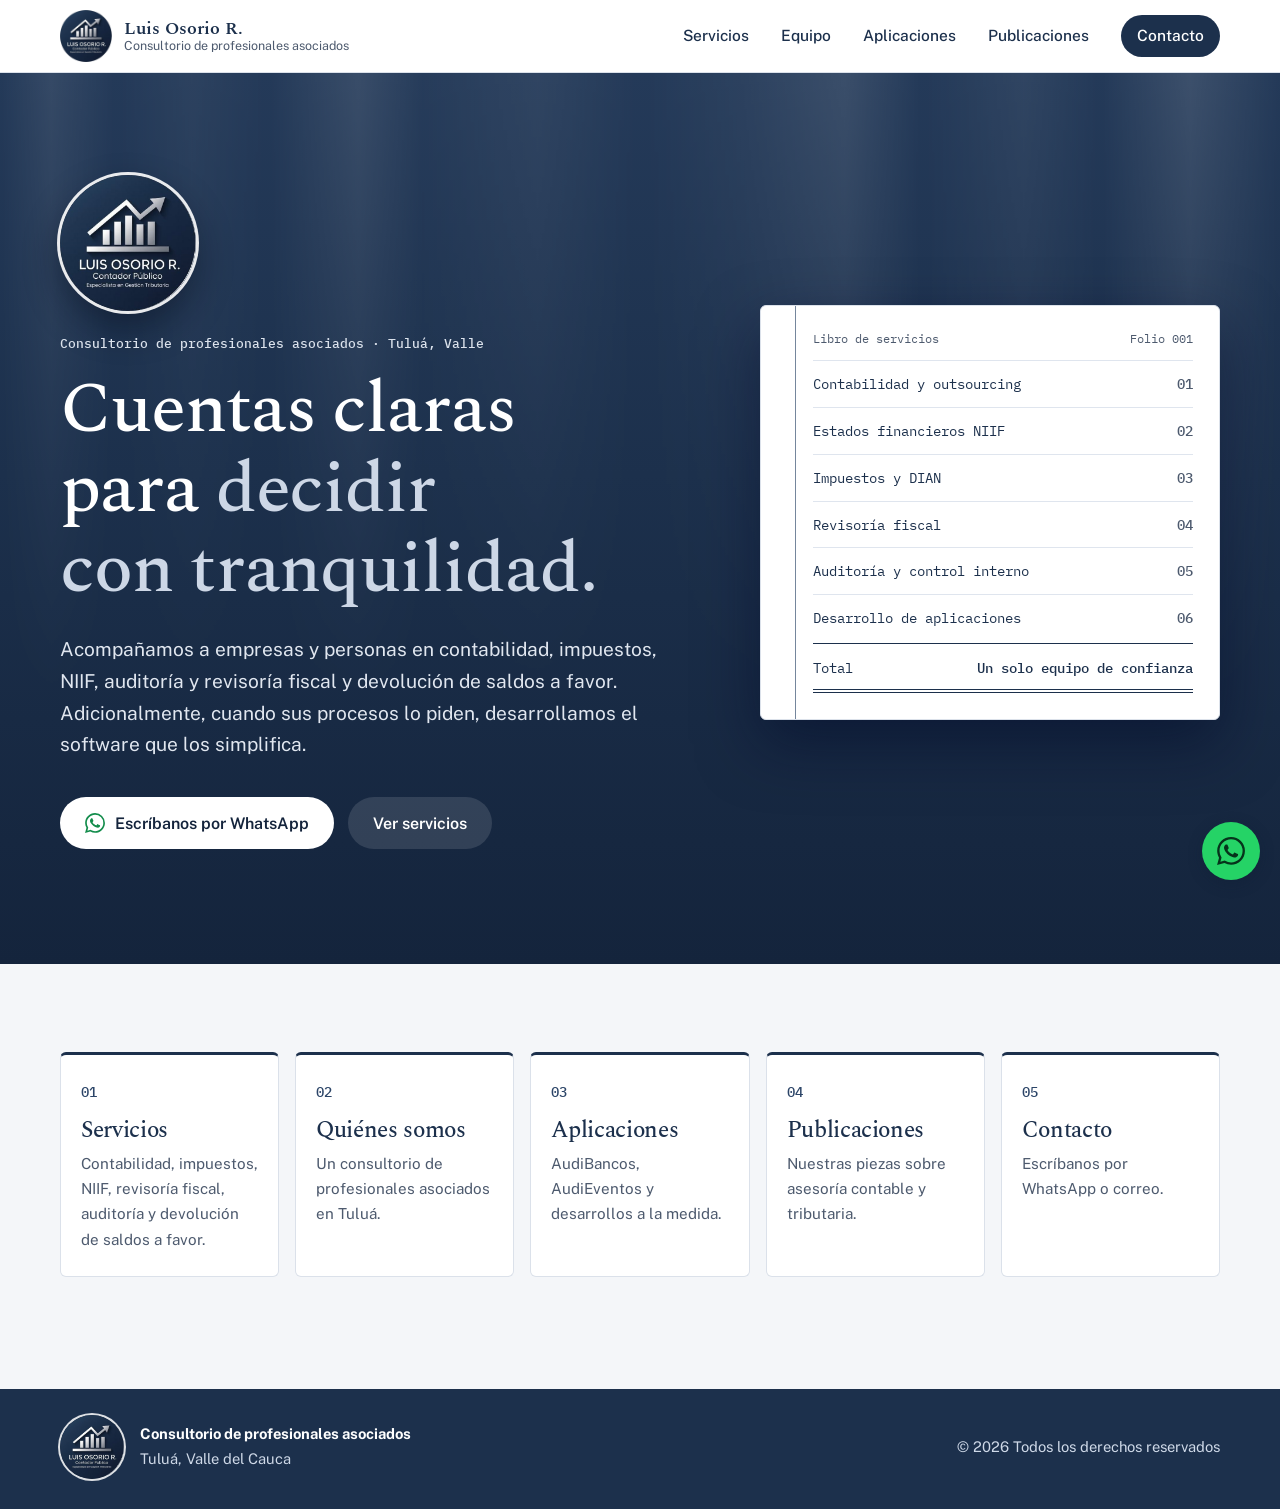
==== commit 2de34277: "Separa el sitio en páginas: servicios, equipo, aplicaciones, publicaciones y contacto Co-Authored-By" ====
--- a/index.html
+++ b/index.html
@@ -50,7 +50,7 @@
 
   <header class="cabecera">
     <div class="contenedor cabecera__fila">
-      <a class="marca" href="#inicio" aria-label="Luis Osorio R., inicio">
+      <a class="marca" href="./" aria-label="Luis Osorio R., inicio">
         <img src="assets/logo-luis-osorio.png" alt="" width="52" height="52">
         <span class="marca__texto"><strong>Luis Osorio R.</strong><small>Consultorio de profesionales asociados</small></span>
       </a>
@@ -59,11 +59,11 @@
         <span class="sr">Abrir menú</span>
       </button>
       <nav id="menu" class="menu" aria-label="Principal">
-        <a href="#servicios">Servicios</a>
-        <a href="#equipo">Equipo</a>
-        <a href="#aplicaciones">Aplicaciones</a>
-        <a href="#publicaciones">Publicaciones</a>
-        <a class="menu__contacto" href="#contacto">Contacto</a>
+        <a href="servicios.html">Servicios</a>
+        <a href="equipo.html">Equipo</a>
+        <a href="aplicaciones.html">Aplicaciones</a>
+        <a href="publicaciones.html">Publicaciones</a>
+        <a class="menu__contacto" href="contacto.html">Contacto</a>
       </nav>
     </div>
   </header>
@@ -82,7 +82,7 @@
               <svg width="20" height="20" aria-hidden="true"><use href="#i-whatsapp"/></svg>
               Escríbanos por WhatsApp
             </a>
-            <a class="boton boton--linea" href="#servicios">Ver servicios</a>
+            <a class="boton boton--linea" href="servicios.html">Ver servicios</a>
           </div>
         </div>
 
@@ -92,295 +92,27 @@
             <span>Folio 001</span>
           </div>
           <ol class="libro__lineas">
-            <li><span>Contabilidad y outsourcing</span><i></i><b>01</b></li>
-            <li><span>Estados financieros NIIF</span><i></i><b>02</b></li>
-            <li><span>Impuestos y DIAN</span><i></i><b>03</b></li>
-            <li><span>Revisoría fiscal</span><i></i><b>04</b></li>
-            <li><span>Auditoría y control interno</span><i></i><b>05</b></li>
-            <li><span>Desarrollo de aplicaciones</span><i></i><b>06</b></li>
+            <li><a href="servicios.html"><span>Contabilidad y outsourcing</span><i></i><b>01</b></a></li>
+            <li><a href="servicios.html"><span>Estados financieros NIIF</span><i></i><b>02</b></a></li>
+            <li><a href="servicios.html"><span>Impuestos y DIAN</span><i></i><b>03</b></a></li>
+            <li><a href="servicios.html"><span>Revisoría fiscal</span><i></i><b>04</b></a></li>
+            <li><a href="servicios.html"><span>Auditoría y control interno</span><i></i><b>05</b></a></li>
+            <li><a href="aplicaciones.html"><span>Desarrollo de aplicaciones</span><i></i><b>06</b></a></li>
           </ol>
           <p class="libro__total"><span>Total</span><strong>Un solo equipo de confianza</strong></p>
         </aside>
       </div>
     </section>
 
-    <section id="servicios" class="seccion">
+    <section class="seccion atajos" aria-label="Secciones del sitio">
       <div class="contenedor">
-        <header class="titulo-seccion">
-          <p class="antetitulo">Servicios profesionales</p>
-          <h2>Lo que hacemos por su empresa y sus finanzas</h2>
-        </header>
-
-        <div class="partidas">
-          <article class="partida revelar">
-            <span class="partida__codigo">01</span>
-            <h3>Contabilidad y outsourcing</h3>
-            <div>
-              <p>Llevamos su contabilidad completa o apoyamos a su equipo interno, con información al día para tomar decisiones.</p>
-              <ul class="etiquetas">
-                <li>Registro y cierres mensuales</li>
-                <li>Conciliaciones bancarias</li>
-                <li>Informes para la gerencia</li>
-              </ul>
-            </div>
-          </article>
-
-          <article class="partida revelar">
-            <span class="partida__codigo">02</span>
-            <h3>Estados financieros NIIF</h3>
-            <div>
-              <p>Preparamos y revisamos sus estados financieros bajo el marco que le corresponde a su entidad, con notas y revelaciones completas.</p>
-              <ul class="etiquetas">
-                <li>Grupos 1, 2 y 3</li>
-                <li>Notas y revelaciones</li>
-                <li>Corrección de errores</li>
-              </ul>
-            </div>
-          </article>
-
-          <article class="partida revelar">
-            <span class="partida__codigo">03</span>
-            <h3>Impuestos y DIAN</h3>
-            <div>
-              <p>Cumplimos sus obligaciones a tiempo y buscamos la carga tributaria correcta, dentro de la ley. Si llega un requerimiento, lo atendemos con usted. Y si tiene saldos a favor, tramitamos su devolución.</p>
-              <ul class="etiquetas">
-                <li>Renta de personas y sociedades</li>
-                <li>IVA, retención e ICA</li>
-                <li>Régimen Simple</li>
-                <li>Información exógena</li>
-                <li>Planeación tributaria</li>
-                <li>Requerimientos y sanciones</li>
-                <li>Devolución de saldos a favor</li>
-              </ul>
-            </div>
-          </article>
-
-          <article class="partida revelar">
-            <span class="partida__codigo">04</span>
-            <h3>Revisoría fiscal</h3>
-            <div>
-              <p>Para sociedades, cooperativas y entidades sin ánimo de lucro, por obligación legal o por decisión estatutaria. La ejercemos con independencia: no dictaminamos la contabilidad que nosotros mismos llevamos.</p>
-              <ul class="etiquetas">
-                <li>Dictamen sobre estados financieros</li>
-                <li>Informes a la asamblea</li>
-                <li>Seguimiento de cumplimiento</li>
-              </ul>
-            </div>
-          </article>
-
-          <article class="partida revelar">
-            <span class="partida__codigo">05</span>
-            <h3>Auditoría y control interno</h3>
-            <div>
-              <p>Revisamos cifras y procesos para detectar errores y riesgos antes de que se vuelvan un problema, y le entregamos hallazgos con recomendaciones concretas.</p>
-              <ul class="etiquetas">
-                <li>Auditoría de estados financieros</li>
-                <li>Evaluación de control interno</li>
-                <li>Informes de hallazgos</li>
-              </ul>
-            </div>
-          </article>
-        </div>
-      </div>
-    </section>
-
-    <section id="equipo" class="seccion seccion--blanca">
-      <div class="contenedor equipo">
-        <div class="equipo__intro">
-          <p class="antetitulo">Quiénes somos</p>
-          <h2>Un consultorio de profesionales asociados que responde por su trabajo</h2>
-          <p>En Contadores Asociados Tu Solución trabajamos como consultorio de profesionales asociados en Tuluá. Cada frente lo atiende quien conoce el tema, y usted siempre sabe con quién hablar.</p>
-
-          <article class="persona">
-            <img class="persona__logo" src="assets/logo-luis-osorio.png" alt="Logo de Luis Osorio R., Contador Público" width="128" height="128">
-            <div>
-              <h3>Luis Osorio Ruiz</h3>
-              <p class="persona__cargo">Contador Público · Especialista en Gestión Tributaria</p>
-              <p>Contador a cargo del consultorio. Formación en la Pontificia Universidad Javeriana.</p>
-            </div>
-          </article>
-
-          <!--
-            PARA AGREGAR A UN INTEGRANTE DEL EQUIPO: copie este bloque, quite los
-            comentarios y cambie los datos.
-
-            <article class="persona">
-              <span class="persona__inicial" aria-hidden="true">AB</span>
-              <div>
-                <h3>Nombre Apellido</h3>
-                <p class="persona__cargo">Cargo o profesión</p>
-                <p>Una línea sobre su experiencia.</p>
-              </div>
-            </article>
-          -->
-        </div>
-
-        <ul class="areas">
-          <li class="revelar">
-            <h3>Área contable</h3>
-            <p>Registro, cierres, conciliaciones y estados financieros.</p>
-          </li>
-          <li class="revelar">
-            <h3>Área tributaria</h3>
-            <p>Declaraciones, exógena, planeación y trámites ante la DIAN.</p>
-          </li>
-          <li class="revelar">
-            <h3>Auditoría y revisoría</h3>
-            <p>Dictámenes, control interno y acompañamiento a órganos sociales.</p>
-          </li>
-          <li class="revelar">
-            <h3>Desarrollo de software</h3>
-            <p>Aplicaciones y automatizaciones hechas con criterio contable.</p>
-          </li>
+        <ul class="atajos__lista">
+          <li><a href="servicios.html"><span class="atajos__num">01</span><h2>Servicios</h2><p>Contabilidad, impuestos, NIIF, revisoría fiscal, auditoría y devolución de saldos a favor.</p></a></li>
+          <li><a href="equipo.html"><span class="atajos__num">02</span><h2>Quiénes somos</h2><p>Un consultorio de profesionales asociados en Tuluá.</p></a></li>
+          <li><a href="aplicaciones.html"><span class="atajos__num">03</span><h2>Aplicaciones</h2><p>AudiBancos, AudiEventos y desarrollos a la medida.</p></a></li>
+          <li><a href="publicaciones.html"><span class="atajos__num">04</span><h2>Publicaciones</h2><p>Nuestras piezas sobre asesoría contable y tributaria.</p></a></li>
+          <li><a href="contacto.html"><span class="atajos__num">05</span><h2>Contacto</h2><p>Escríbanos por WhatsApp o correo.</p></a></li>
         </ul>
-      </div>
-    </section>
-
-    <section id="aplicaciones" class="apps">
-      <div class="contenedor">
-        <div class="apps__fila">
-          <div>
-            <p class="antetitulo antetitulo--claro">Desarrollo de aplicaciones</p>
-            <h2>Si su proceso vive en hojas de cálculo, podemos convertirlo en una herramienta</h2>
-            <p class="apps__entrada">Diseñamos software a la medida, y lo hace gente que entiende de débitos, créditos y cierres. No hay que traducirle su negocio a un programador.</p>
-            <a class="boton boton--menta" href="#contacto" data-servicio="Desarrollo de aplicaciones">Cotizar mi aplicación</a>
-          </div>
-
-          <figure class="demo" aria-label="Ilustración de una conciliación bancaria automática">
-            <div class="demo__barra">
-              <span>Conciliación bancaria</span>
-              <span class="demo__estado">Automática</span>
-            </div>
-            <table>
-              <thead>
-                <tr><th scope="col">Movimiento</th><th scope="col" class="num">Valor</th><th scope="col">Estado</th></tr>
-              </thead>
-              <tbody>
-                <tr><td>Consignación</td><td class="num">1.250.000</td><td><span class="sello">Cruzado</span></td></tr>
-                <tr><td>Pago proveedor</td><td class="num">-480.300</td><td><span class="sello">Cruzado</span></td></tr>
-                <tr><td>Transferencia</td><td class="num">312.900</td><td><span class="sello">Cruzado</span></td></tr>
-                <tr><td>Gasto bancario</td><td class="num">-14.280</td><td><span class="sello sello--revisar">Revisar</span></td></tr>
-              </tbody>
-            </table>
-            <figcaption>Imagen ilustrativa con datos de ejemplo</figcaption>
-          </figure>
-        </div>
-
-        <ul class="ofertas">
-          <li class="revelar">
-            <h3>Automatización en Excel</h3>
-            <p>Macros y plantillas en VBA que eliminan el trabajo repetitivo y los errores de digitación.</p>
-          </li>
-          <li class="revelar">
-            <h3>Aplicaciones web</h3>
-            <p>Sistemas a la medida para inventarios, cartera, facturación interna u otros procesos.</p>
-          </li>
-          <li class="revelar">
-            <h3>Aplicaciones móviles</h3>
-            <p>Herramientas para vendedores, técnicos o clientes, disponibles desde el celular.</p>
-          </li>
-          <li class="revelar">
-            <h3>Tableros e integraciones</h3>
-            <p>Indicadores en tiempo real y conexión entre sus sistemas y su contabilidad.</p>
-          </li>
-        </ul>
-
-        <div class="propias">
-          <p class="antetitulo antetitulo--claro">Desarrollo propio</p>
-          <h3 class="propias__titulo">Nuestras aplicaciones, nacidas de la práctica contable</h3>
-
-          <article class="producto producto--video revelar">
-            <video controls playsinline preload="none" poster="assets/audibancos-portada.jpg" width="1280" height="720" aria-label="Video explicativo de AudiBancos">
-              <source src="assets/audibancos-al-detalle.mp4" type="video/mp4">
-              Su navegador no puede reproducir este video.
-            </video>
-            <div>
-              <h4>AudiBancos</h4>
-              <p>Conciliación bancaria en Excel: lo que antes tomaba horas o días, ahora toma segundos.</p>
-              <ul class="producto__lista">
-                <li>Importa extractos en PDF y cruza banco contra contabilidad por fecha y valor</li>
-                <li>Reporta las diferencias del período</li>
-                <li>Genera la nota contable de los gastos bancarios</li>
-                <li>Lleva el histórico anual por cada banco</li>
-              </ul>
-            </div>
-          </article>
-
-          <article class="producto producto--simple revelar">
-            <h4>AudiEventos</h4>
-            <div>
-              <p>Audita la emisión de eventos ante la DIAN en las facturas de compra a crédito, para que usted sepa qué facturas los tienen y cuáles están pendientes.</p>
-              <a class="boton boton--menta" href="#contacto" data-servicio="Desarrollo de aplicaciones">Consultar por AudiEventos</a>
-            </div>
-          </article>
-        </div>
-
-        <ol class="pasos">
-          <li><b>1</b><div><h3>Diagnóstico</h3><p>Entendemos el proceso y qué le quita tiempo.</p></div></li>
-          <li><b>2</b><div><h3>Alcance</h3><p>Acordamos funciones, plazo y valor por escrito.</p></div></li>
-          <li><b>3</b><div><h3>Construcción</h3><p>Entregamos por partes para que usted pruebe.</p></div></li>
-          <li><b>4</b><div><h3>Capacitación</h3><p>Dejamos a su equipo usándola con soporte.</p></div></li>
-        </ol>
-      </div>
-    </section>
-
-    <section id="publicaciones" class="seccion seccion--blanca">
-      <div class="contenedor publicacion">
-        <figure class="publicacion__imagen">
-          <img src="assets/publicacion-servicios.jpg" alt="Publicación Nuestros servicios: asesoría contable y tributaria, declaraciones de renta y demás impuestos, asesorías tributarias y outsourcing contable." width="1080" height="1080" loading="lazy">
-        </figure>
-        <div>
-          <p class="antetitulo">Publicaciones</p>
-          <h2>Asesoría contable y tributaria</h2>
-          <p class="publicacion__texto">Declaraciones de renta y de los demás impuestos, asesorías tributarias y outsourcing contable.</p>
-          <a class="boton boton--linea" href="https://www.facebook.com/profile.php?id=100087608591073" target="_blank" rel="noopener">Ver más en Facebook</a>
-        </div>
-      </div>
-    </section>
-
-    <section id="contacto" class="seccion">
-      <div class="contenedor contacto">
-        <div>
-          <p class="antetitulo">Contacto</p>
-          <h2>Cuéntenos qué necesita</h2>
-          <p>Con gusto revisamos su caso y le indicamos cómo podemos ayudarle.</p>
-          <dl class="datos">
-            <div><dt>WhatsApp y teléfono</dt><dd><a href="tel:+573172767653">317 276 7653</a></dd></div>
-            <div><dt>Correo</dt><dd><a href="mailto:luismaster84@hotmail.com">luismaster84@hotmail.com</a></dd></div>
-            <div><dt>Ubicación</dt><dd>Tuluá, Valle del Cauca</dd></div>
-            <div><dt>Redes</dt><dd><a href="https://www.facebook.com/profile.php?id=100087608591073" target="_blank" rel="noopener">Facebook</a></dd></div>
-          </dl>
-        </div>
-
-        <form id="formulario" class="formulario">
-          <div class="campo">
-            <label for="nombre">Nombre o empresa</label>
-            <input id="nombre" name="nombre" type="text" autocomplete="name" required>
-          </div>
-          <div class="campo">
-            <label for="servicio">¿En qué le ayudamos?</label>
-            <select id="servicio" name="servicio" required>
-              <option value="">Seleccione una opción</option>
-              <option>Contabilidad y outsourcing</option>
-              <option>Estados financieros NIIF</option>
-              <option>Impuestos y DIAN</option>
-              <option>Devolución de saldos a favor</option>
-              <option>Revisoría fiscal</option>
-              <option>Auditoría y control interno</option>
-              <option>Desarrollo de aplicaciones</option>
-              <option>Otro tema</option>
-            </select>
-          </div>
-          <div class="campo">
-            <label for="mensaje">Mensaje</label>
-            <textarea id="mensaje" name="mensaje" rows="4" required></textarea>
-          </div>
-          <button class="boton boton--whatsapp" type="submit">
-            <svg width="20" height="20" aria-hidden="true"><use href="#i-whatsapp"/></svg>
-            Enviar por WhatsApp
-          </button>
-          <p class="formulario__nota">Su mensaje se abrirá en WhatsApp para que usted lo envíe. Este sitio no guarda sus datos. Los que nos comparta se tratarán conforme a la Ley 1581 de 2012.</p>
-        </form>
       </div>
     </section>
   </main>
--- a/css/estilos.css
+++ b/css/estilos.css
@@ -337,3 +337,27 @@
   .demo th, .demo td { padding-inline: 10px; }
   .demo table { font-size: .78rem; }
 }
+
+/* Sitio de varias páginas */
+h1.titulo-pagina { font-size: clamp(2rem, 3.6vw, 3rem); }
+.apps h1 { color: #fff; }
+.menu a[aria-current="page"]:not(.menu__contacto) { color: var(--acento); text-decoration: underline; text-underline-offset: 6px; text-decoration-thickness: 2px; }
+.menu__contacto[aria-current="page"] { background: var(--marino-hondo); }
+
+.libro__lineas li { padding: 0; }
+.libro__lineas a { display: flex; align-items: baseline; gap: 8px; flex: 1; padding: 11px 0; color: inherit; text-decoration: none; }
+.libro__lineas a:hover span, .libro__lineas a:focus-visible span { text-decoration: underline; text-underline-offset: 3px; }
+
+.atajos { padding-top: clamp(48px, 7vw, 88px); }
+.atajos__lista { display: grid; grid-template-columns: repeat(5, minmax(0, 1fr)); gap: 16px; }
+.atajos__lista a {
+  display: block; height: 100%; padding: 22px 20px 24px;
+  background: var(--blanco); border: 1px solid var(--regla); border-top: 3px solid var(--marino); border-radius: 6px;
+  text-decoration: none; color: inherit; transition: transform .2s, box-shadow .2s;
+}
+.atajos__lista a:hover { transform: translateY(-3px); box-shadow: 0 14px 30px rgba(20, 36, 60, .12); }
+.atajos__num { font: 500 .85rem/1 var(--mono); color: var(--acento); }
+.atajos__lista h2 { margin: 12px 0 8px; font-size: 1.45rem; }
+.atajos__lista p { font-size: .95rem; color: var(--tinta-suave); }
+@media (max-width: 980px) { .atajos__lista { grid-template-columns: repeat(2, minmax(0, 1fr)); } }
+@media (max-width: 560px) { .atajos__lista { grid-template-columns: minmax(0, 1fr); } }
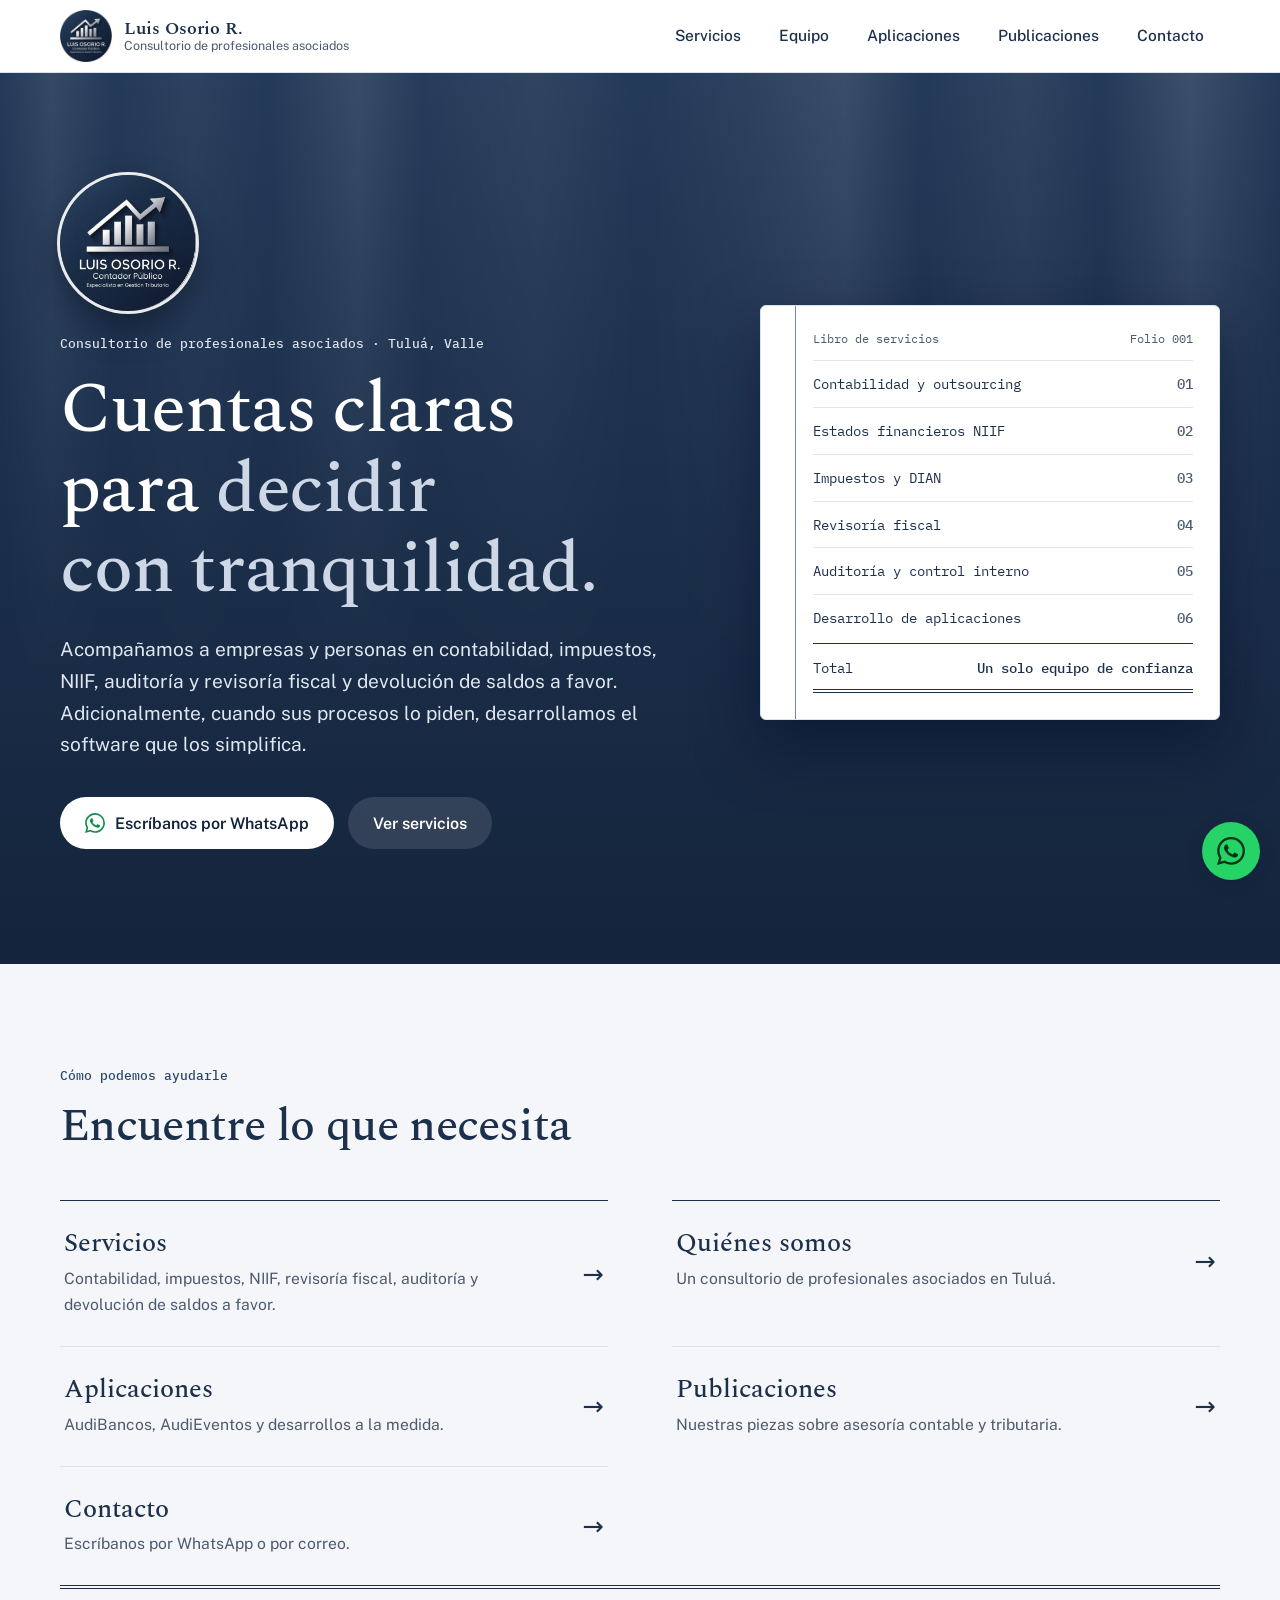
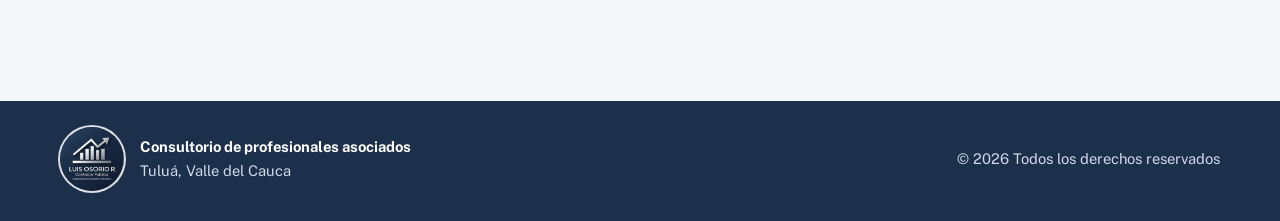
==== commit 768bbf22: "Resalta la sección actual en el menú, evita contenido oculto y rediseña las fichas del inicio Co-Aut" ====
--- a/index.html
+++ b/index.html
@@ -16,7 +16,7 @@
   <link rel="preconnect" href="https://fonts.googleapis.com">
   <link rel="preconnect" href="https://fonts.gstatic.com" crossorigin>
   <link rel="stylesheet" href="https://fonts.googleapis.com/css2?family=IBM+Plex+Mono:wght@400;500&family=Public+Sans:wght@400;500;600;700&family=Spectral:wght@500;600&display=swap">
-  <link rel="stylesheet" href="css/estilos.css">
+  <link rel="stylesheet" href="css/estilos.css?v=5">
   <script>document.documentElement.classList.add('js')</script>
   <script type="application/ld+json">
   {
@@ -104,14 +104,18 @@
       </div>
     </section>
 
-    <section class="seccion atajos" aria-label="Secciones del sitio">
+    <section class="seccion atajos" aria-labelledby="atajos-titulo">
       <div class="contenedor">
+        <header class="titulo-seccion">
+          <p class="antetitulo">Cómo podemos ayudarle</p>
+          <h2 id="atajos-titulo">Encuentre lo que necesita</h2>
+        </header>
         <ul class="atajos__lista">
-          <li><a href="servicios.html"><span class="atajos__num">01</span><h2>Servicios</h2><p>Contabilidad, impuestos, NIIF, revisoría fiscal, auditoría y devolución de saldos a favor.</p></a></li>
-          <li><a href="equipo.html"><span class="atajos__num">02</span><h2>Quiénes somos</h2><p>Un consultorio de profesionales asociados en Tuluá.</p></a></li>
-          <li><a href="aplicaciones.html"><span class="atajos__num">03</span><h2>Aplicaciones</h2><p>AudiBancos, AudiEventos y desarrollos a la medida.</p></a></li>
-          <li><a href="publicaciones.html"><span class="atajos__num">04</span><h2>Publicaciones</h2><p>Nuestras piezas sobre asesoría contable y tributaria.</p></a></li>
-          <li><a href="contacto.html"><span class="atajos__num">05</span><h2>Contacto</h2><p>Escríbanos por WhatsApp o correo.</p></a></li>
+          <li><a href="servicios.html"><h3>Servicios</h3><p>Contabilidad, impuestos, NIIF, revisoría fiscal, auditoría y devolución de saldos a favor.</p><span class="atajos__flecha" aria-hidden="true">&rarr;</span></a></li>
+          <li><a href="equipo.html"><h3>Quiénes somos</h3><p>Un consultorio de profesionales asociados en Tuluá.</p><span class="atajos__flecha" aria-hidden="true">&rarr;</span></a></li>
+          <li><a href="aplicaciones.html"><h3>Aplicaciones</h3><p>AudiBancos, AudiEventos y desarrollos a la medida.</p><span class="atajos__flecha" aria-hidden="true">&rarr;</span></a></li>
+          <li><a href="publicaciones.html"><h3>Publicaciones</h3><p>Nuestras piezas sobre asesoría contable y tributaria.</p><span class="atajos__flecha" aria-hidden="true">&rarr;</span></a></li>
+          <li><a href="contacto.html"><h3>Contacto</h3><p>Escríbanos por WhatsApp o por correo.</p><span class="atajos__flecha" aria-hidden="true">&rarr;</span></a></li>
         </ul>
       </div>
     </section>
@@ -131,6 +135,6 @@
     <svg width="28" height="28" aria-hidden="true"><use href="#i-whatsapp"/></svg>
   </a>
 
-  <script src="js/main.js"></script>
+  <script src="js/main.js?v=5"></script>
 </body>
 </html>
--- a/css/estilos.css
+++ b/css/estilos.css
@@ -80,9 +80,12 @@
 .marca__texto small { font-size: .78rem; color: var(--tinta-suave); }
 .menu { display: flex; align-items: center; gap: 32px; }
 .menu a { font-size: .97rem; font-weight: 500; text-decoration: none; color: var(--marino); }
-.menu a:not(.menu__contacto):hover { color: var(--acento); }
-.menu__contacto { padding: 8px 16px; background: var(--marino); color: #fff !important; border-radius: 999px; }
-.menu__contacto:hover { background: var(--marino-hondo); }
+.menu a:not([aria-current]):hover { color: var(--acento); }
+/* El botón azul marca la sección en la que está el visitante */
+.menu { gap: 6px; }
+.menu a { padding: 8px 16px; border-radius: 999px; transition: background-color .2s, color .2s; }
+.menu a[aria-current="page"] { background: var(--marino); color: #fff; }
+.menu a[aria-current="page"]:hover { background: var(--marino-hondo); }
 .menu-boton { display: none; width: 44px; height: 44px; background: none; border: 0; cursor: pointer; padding: 10px; }
 .menu-boton__barras,
 .menu-boton__barras::before,
@@ -292,13 +295,13 @@
 .flotante:hover { transform: scale(1.07); }
 
 /* Aparición al desplazarse */
-.js .revelar { opacity: 0; transform: translateY(14px); transition: opacity .55s ease, transform .55s ease; }
-.js .revelar.visible { opacity: 1; transform: none; }
+.revelando .revelar { opacity: 0; transform: translateY(14px); transition: opacity .55s ease, transform .55s ease; }
+.revelando .revelar.visible { opacity: 1; transform: none; }
 
 @media (prefers-reduced-motion: reduce) {
   html { scroll-behavior: auto; }
   *, *::before, *::after { animation: none !important; transition: none !important; }
-  .js .revelar { opacity: 1; transform: none; }
+  .revelando .revelar { opacity: 1; transform: none; }
 }
 
 @media (max-width: 980px) {
@@ -317,8 +320,8 @@
     padding: 8px 20px 20px; background: var(--papel); border-bottom: 1px solid var(--regla);
   }
   .menu.abierto { display: flex; }
-  .menu a { padding: 13px 0; border-top: 1px solid var(--regla); }
-  .menu__contacto { margin-top: 10px; text-align: center; border-top: 0 !important; }
+  .menu a { padding: 13px 0; border-top: 1px solid var(--regla); border-radius: 0; }
+  .menu a[aria-current="page"] { padding: 13px 16px; border-radius: 999px; border-top-color: transparent; }
   .producto { grid-template-columns: minmax(0, 1fr); padding: 24px; }
 }
 
@@ -341,23 +344,24 @@
 /* Sitio de varias páginas */
 h1.titulo-pagina { font-size: clamp(2rem, 3.6vw, 3rem); }
 .apps h1 { color: #fff; }
-.menu a[aria-current="page"]:not(.menu__contacto) { color: var(--acento); text-decoration: underline; text-underline-offset: 6px; text-decoration-thickness: 2px; }
-.menu__contacto[aria-current="page"] { background: var(--marino-hondo); }
 
 .libro__lineas li { padding: 0; }
 .libro__lineas a { display: flex; align-items: baseline; gap: 8px; flex: 1; padding: 11px 0; color: inherit; text-decoration: none; }
 .libro__lineas a:hover span, .libro__lineas a:focus-visible span { text-decoration: underline; text-underline-offset: 3px; }
 
-.atajos { padding-top: clamp(48px, 7vw, 88px); }
-.atajos__lista { display: grid; grid-template-columns: repeat(5, minmax(0, 1fr)); gap: 16px; }
-.atajos__lista a {
-  display: block; height: 100%; padding: 22px 20px 24px;
-  background: var(--blanco); border: 1px solid var(--regla); border-top: 3px solid var(--marino); border-radius: 6px;
-  text-decoration: none; color: inherit; transition: transform .2s, box-shadow .2s;
-}
-.atajos__lista a:hover { transform: translateY(-3px); box-shadow: 0 14px 30px rgba(20, 36, 60, .12); }
-.atajos__num { font: 500 .85rem/1 var(--mono); color: var(--acento); }
-.atajos__lista h2 { margin: 12px 0 8px; font-size: 1.45rem; }
-.atajos__lista p { font-size: .95rem; color: var(--tinta-suave); }
-@media (max-width: 980px) { .atajos__lista { grid-template-columns: repeat(2, minmax(0, 1fr)); } }
-@media (max-width: 560px) { .atajos__lista { grid-template-columns: minmax(0, 1fr); } }
+.atajos { padding-top: clamp(56px, 8vw, 104px); }
+.atajos__lista { display: grid; grid-template-columns: repeat(2, minmax(0, 1fr)); column-gap: clamp(32px, 5vw, 64px); border-bottom: 4px double var(--marino); }
+.atajos__lista li { border-top: 1px solid var(--regla); }
+.atajos__lista li:nth-child(-n+2) { border-top: 1.5px solid var(--marino); }
+.atajos__lista a { display: grid; grid-template-columns: minmax(0, 1fr) auto; gap: 6px 24px; align-items: center; padding: 28px 4px; color: inherit; text-decoration: none; }
+.atajos__lista h3 { font: 500 1.6rem/1.2 var(--serif); color: var(--marino); transition: color .2s; }
+.atajos__lista p { grid-column: 1; font-size: .98rem; color: var(--tinta-suave); }
+.atajos__flecha { grid-column: 2; grid-row: 1 / span 2; font-size: 1.6rem; color: var(--marino); transition: transform .2s; }
+.atajos__lista a:hover h3, .atajos__lista a:focus-visible h3 { color: var(--acento); text-decoration: underline; text-underline-offset: 5px; text-decoration-thickness: 1.5px; }
+.atajos__lista a:hover .atajos__flecha { transform: translateX(6px); }
+@media (max-width: 760px) {
+  .atajos__lista { grid-template-columns: minmax(0, 1fr); }
+  .atajos__lista li:nth-child(2) { border-top: 1px solid var(--regla); }
+  .atajos__lista a { padding: 22px 2px; }
+  .atajos__lista h3 { font-size: 1.4rem; }
+}
